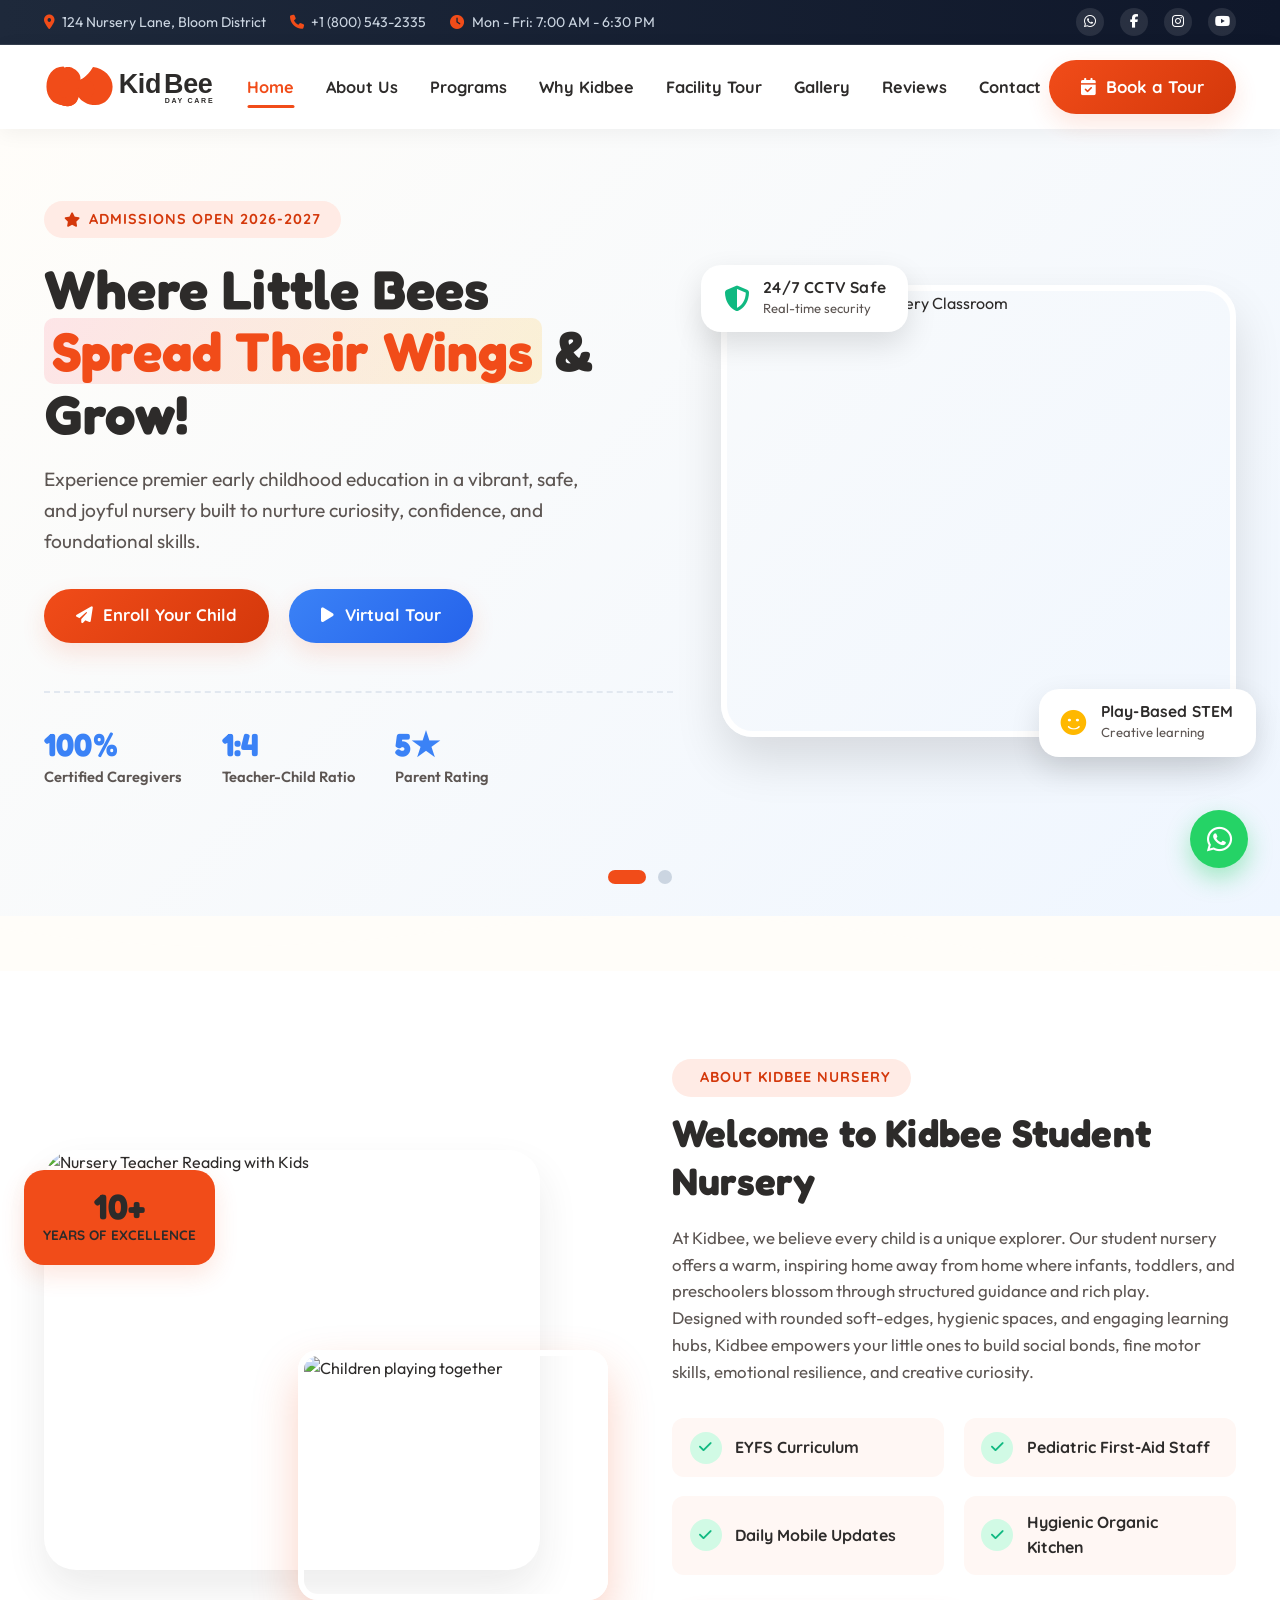
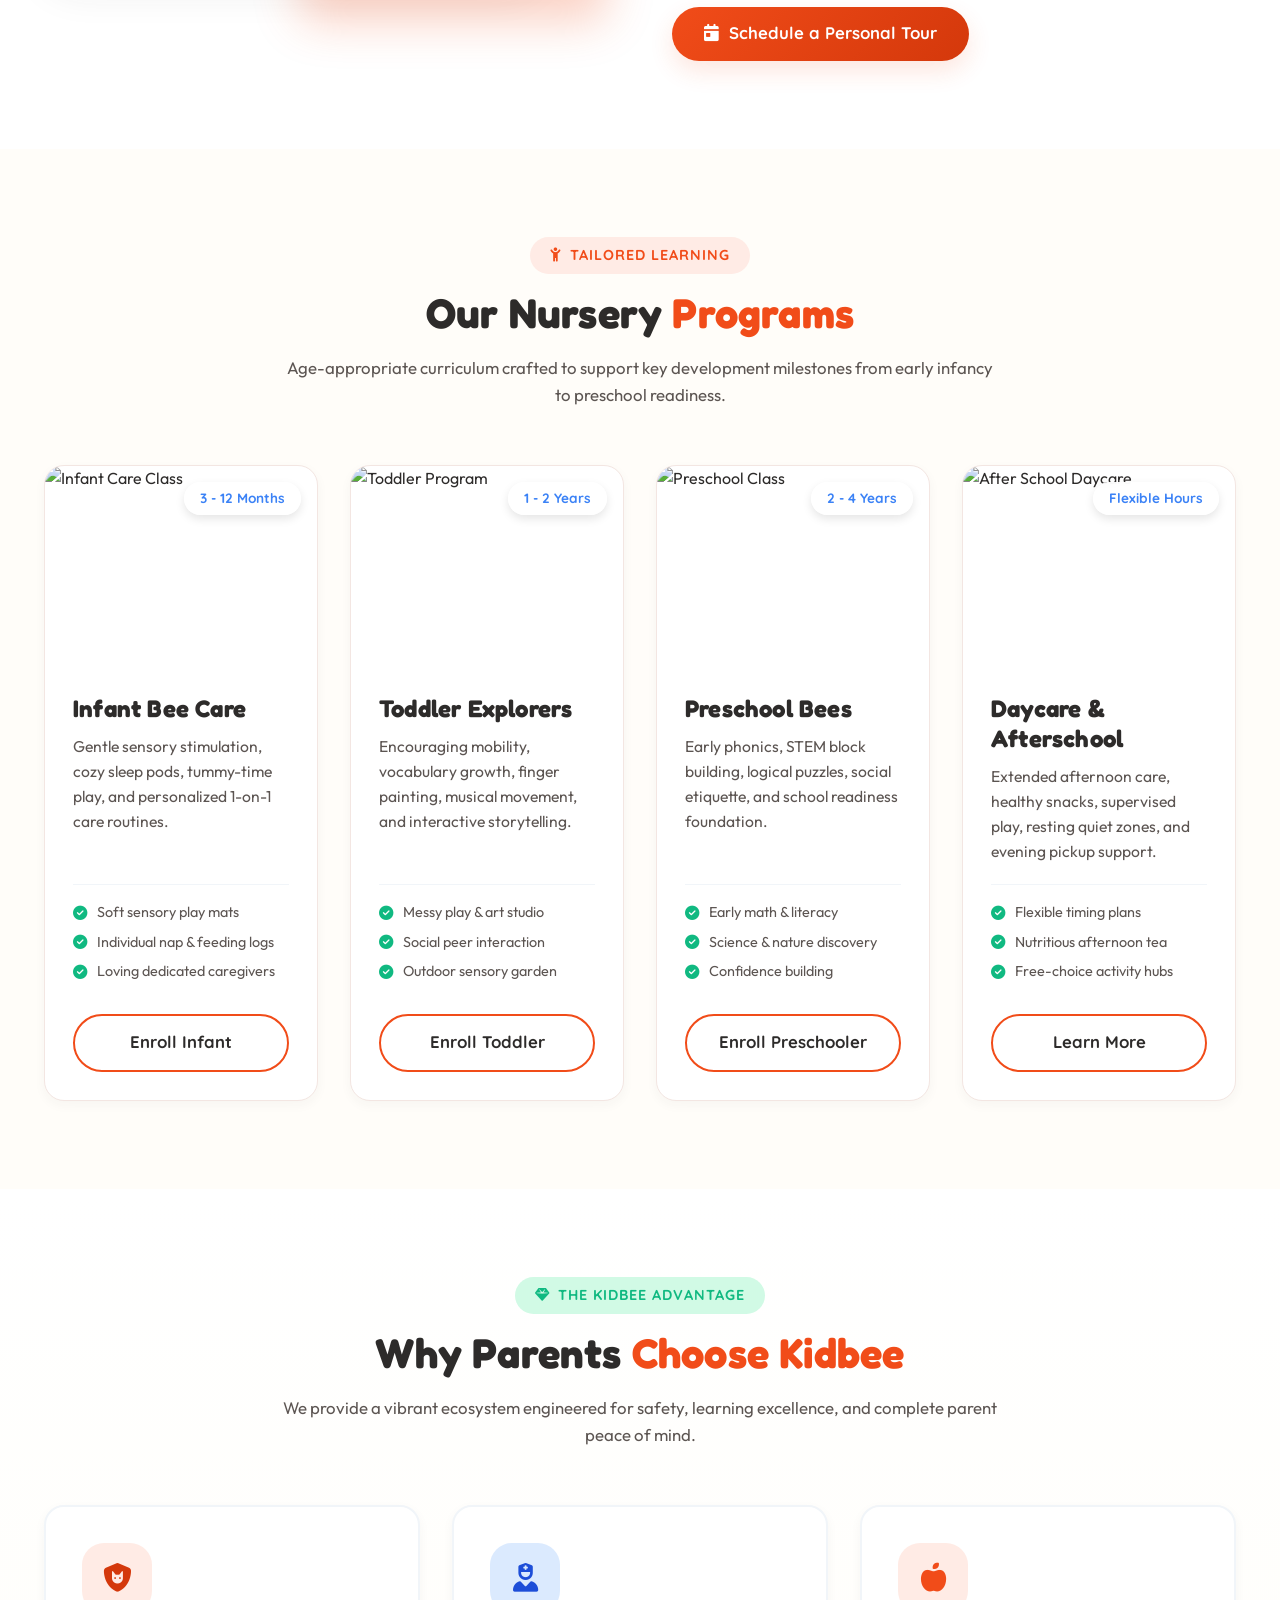
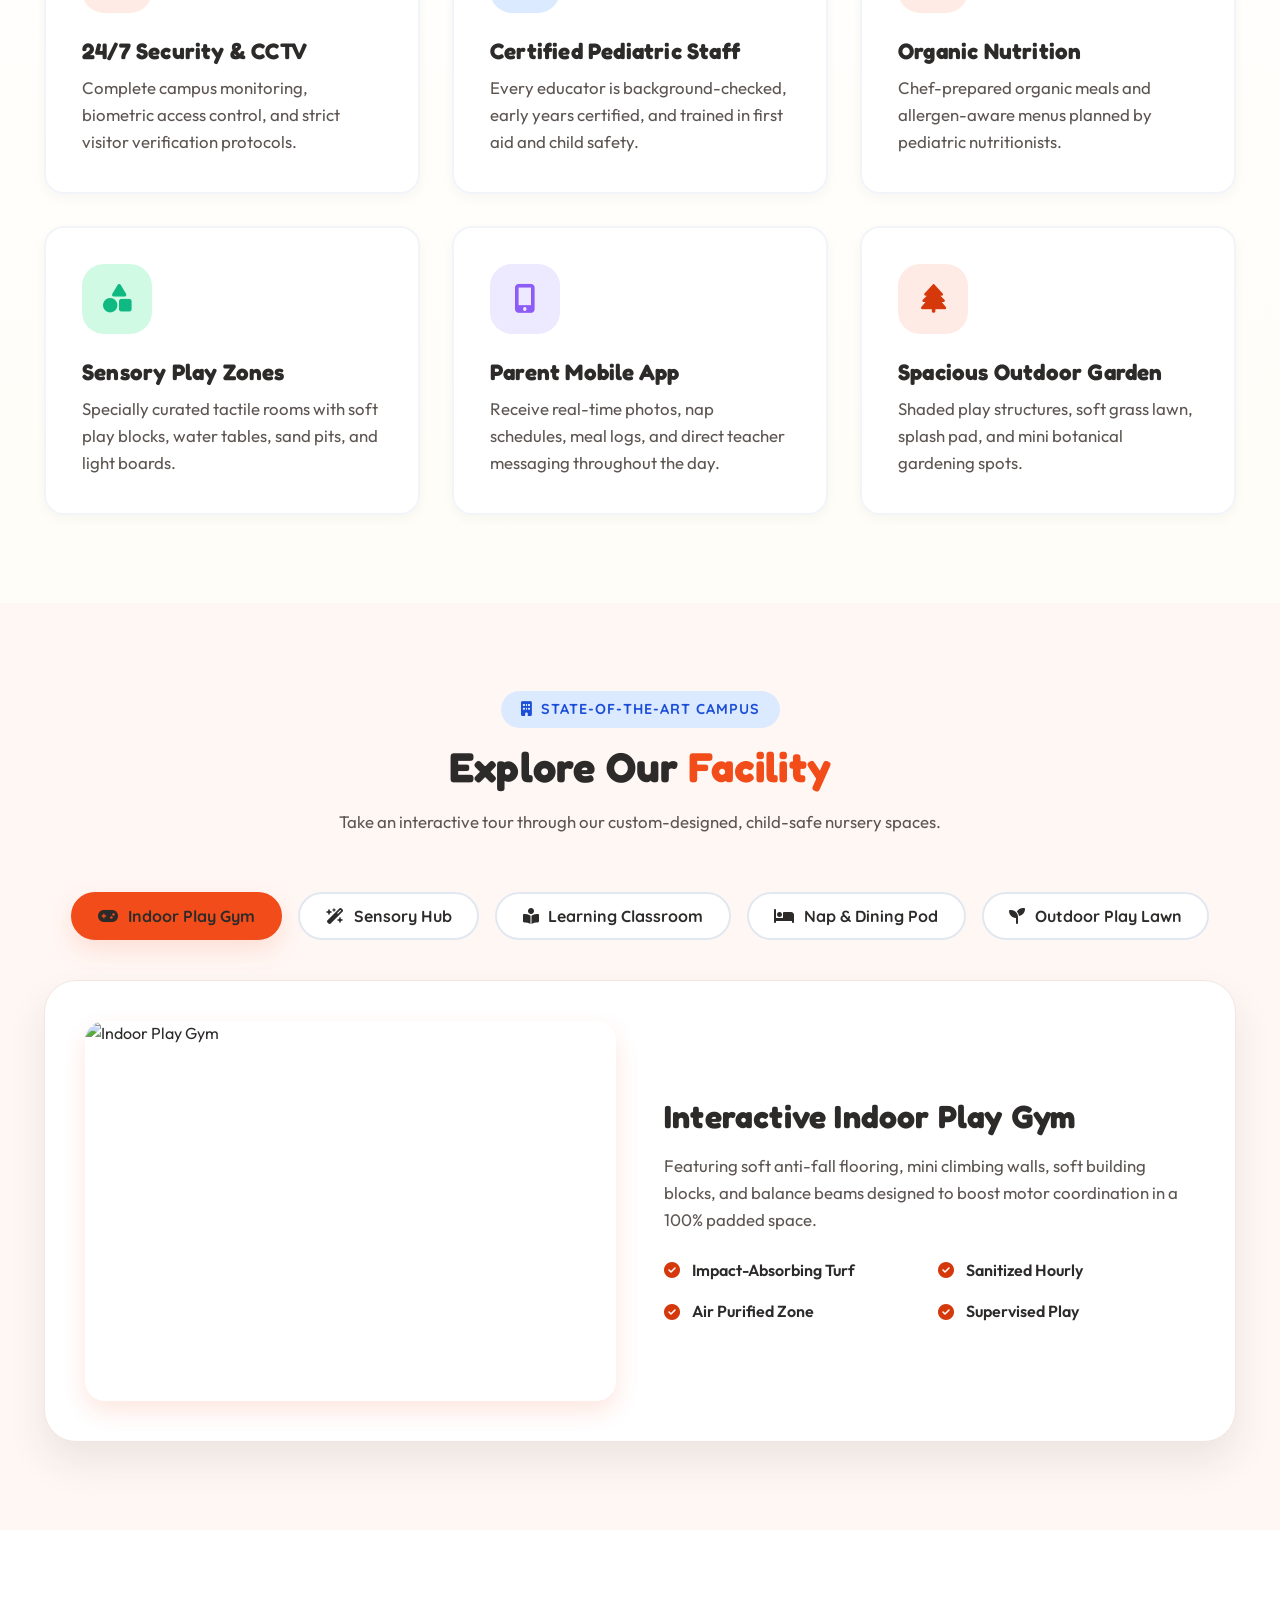
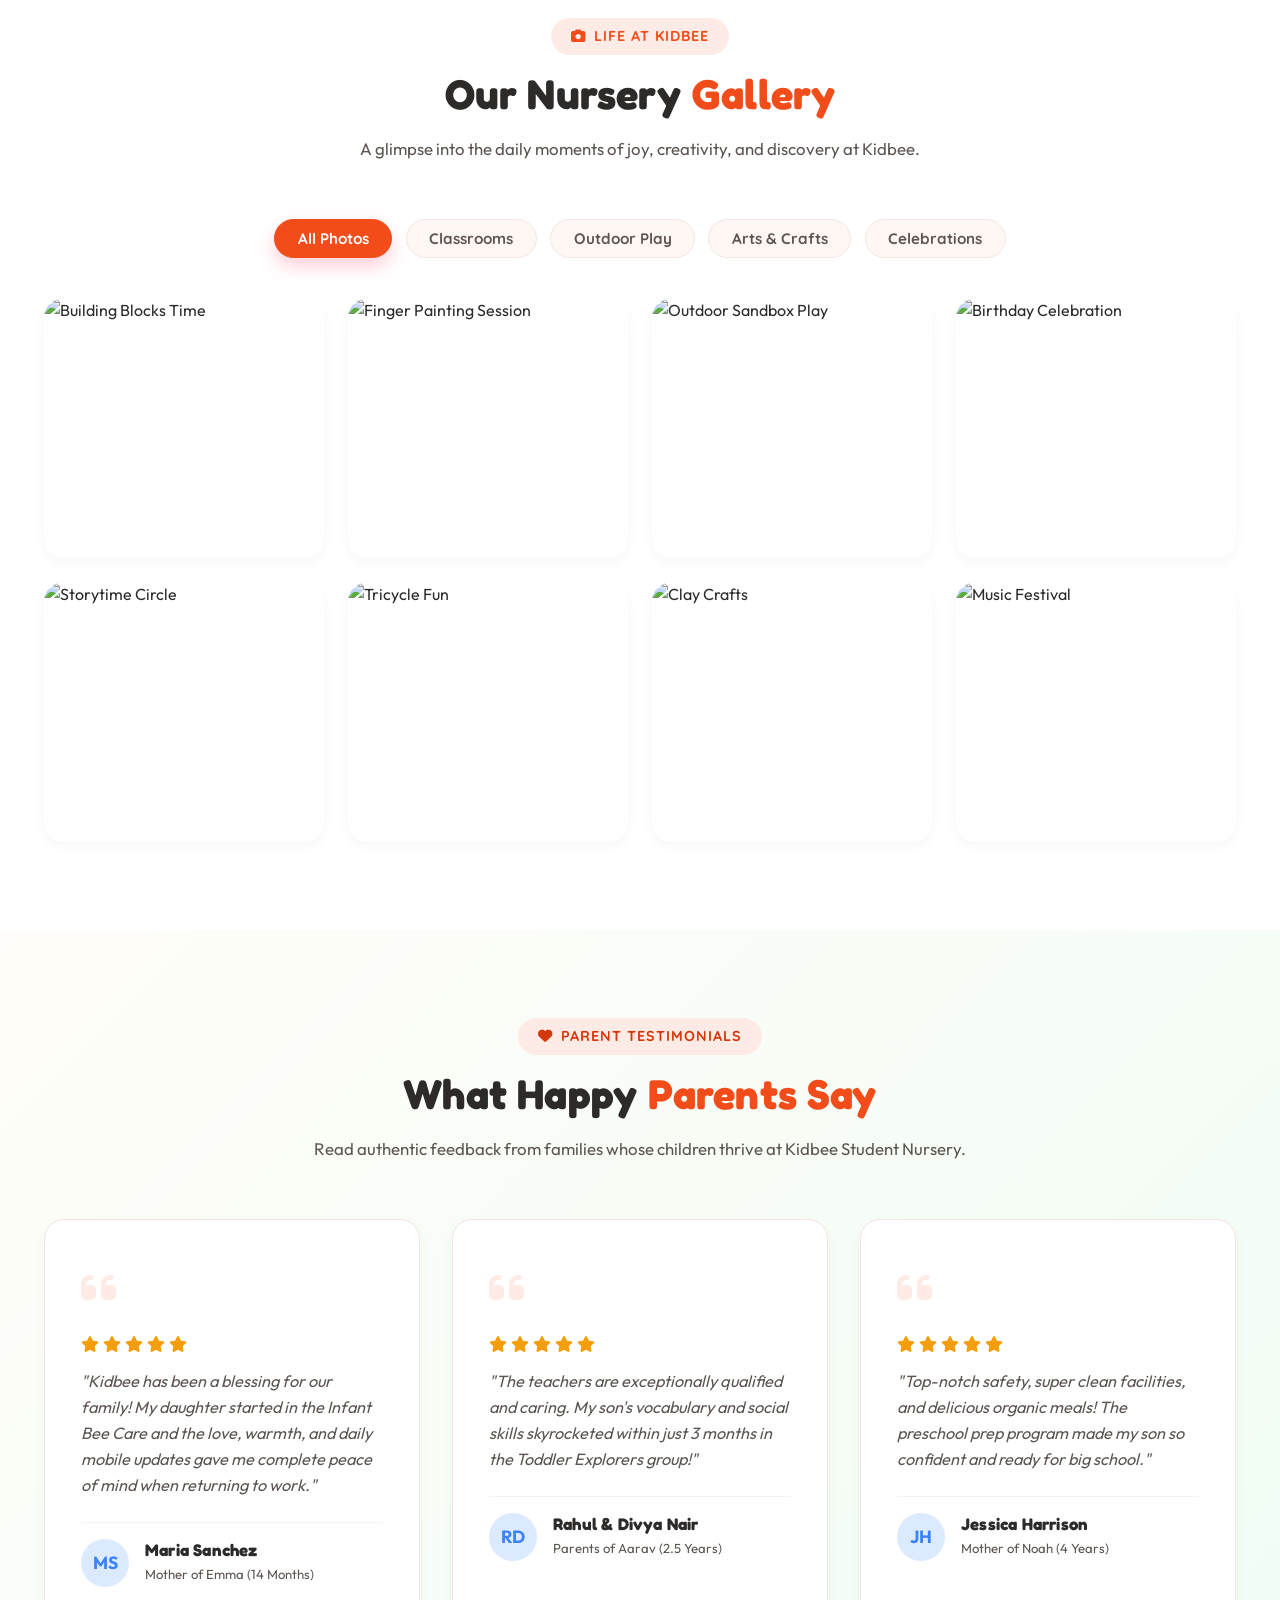
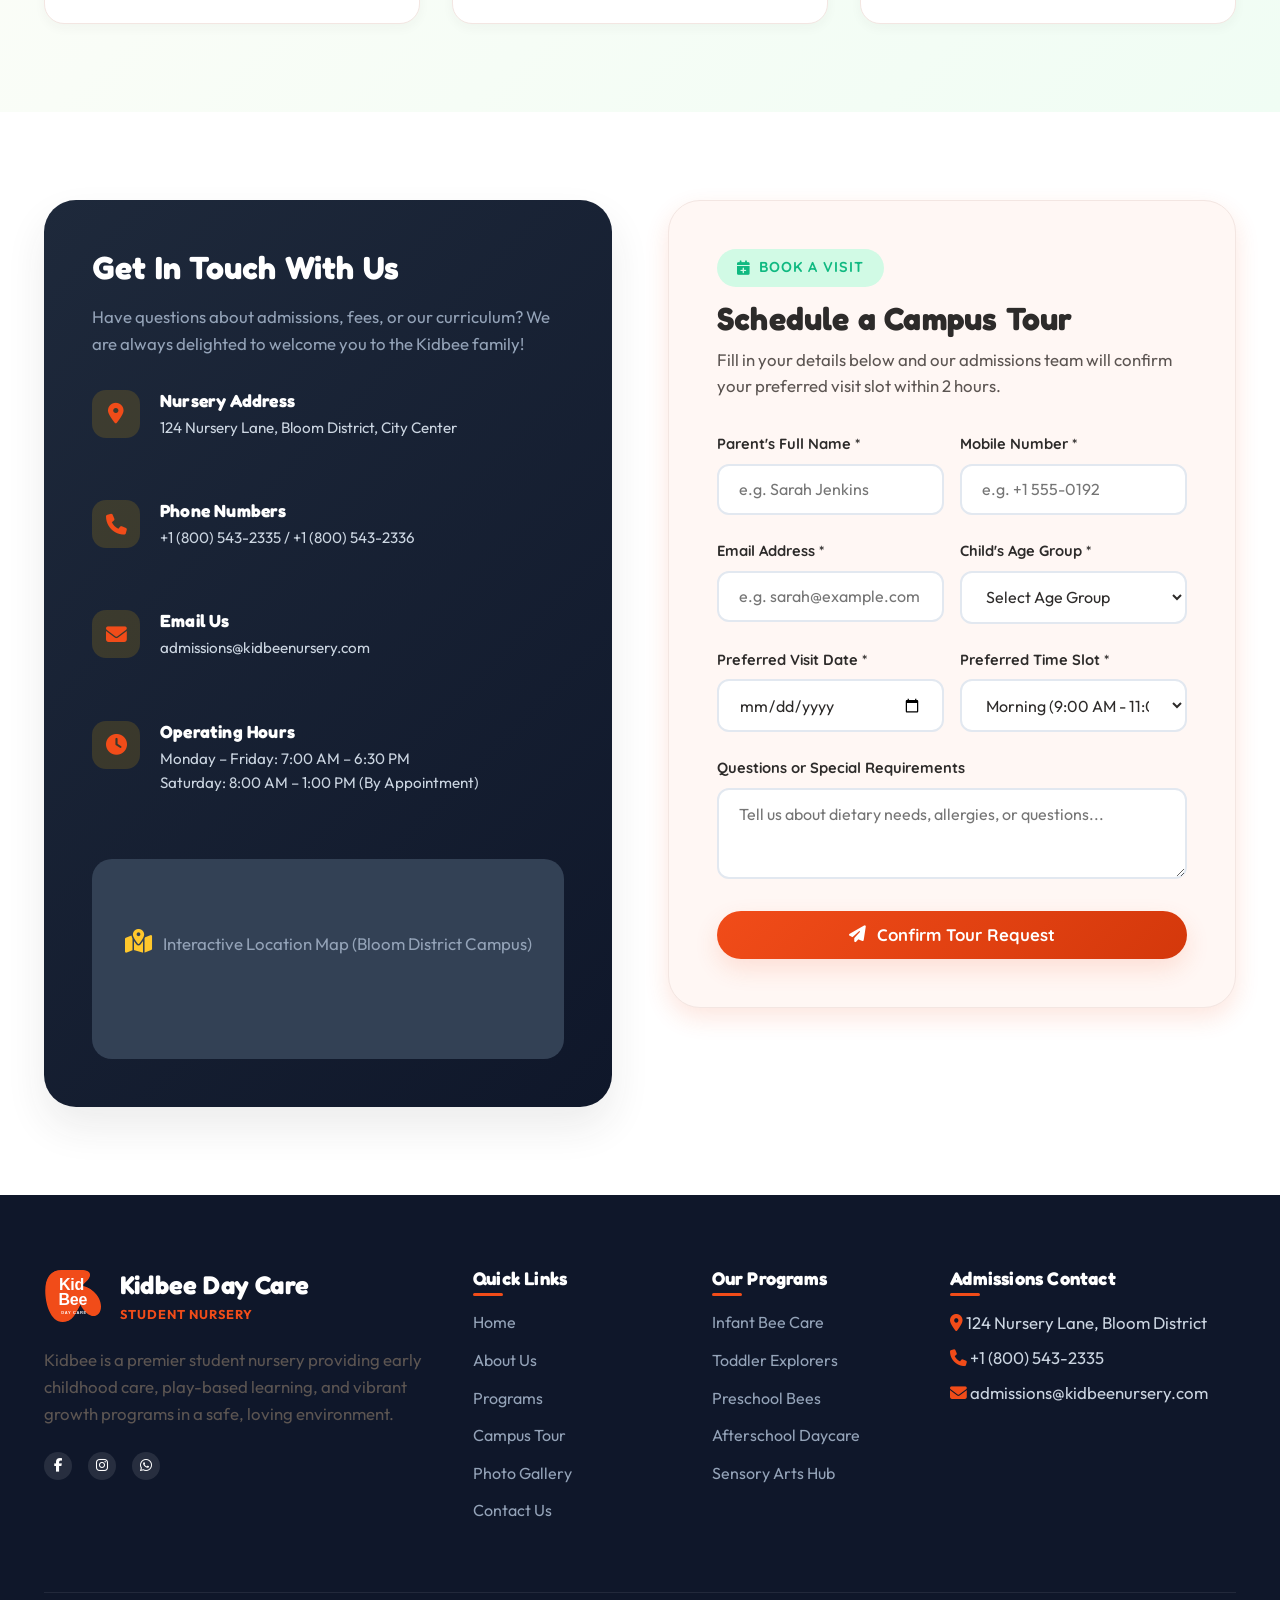
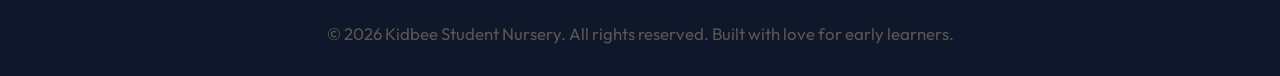
==== index.html @ 12af9257 "Add files via upload" ====
<!DOCTYPE html>
<html lang="en">
<head>
  <meta charset="UTF-8">
  <meta name="viewport" content="width=device-width, initial-scale=1.0">
  <title>Kidbee Student Nursery | Early Years Childcare & Daycare Center</title>
  <meta name="description" content="Welcome to Kidbee Student Nursery - Premier early learning, infant care, toddler programs, and daycare center with a safe, playful, and nurturing environment for your child.">
  <meta name="keywords" content="Kidbee nursery, student nursery, daycare center, early childhood education, preschool, infant care, toddler learning, best nursery">
  <meta name="author" content="Kidbee Student Nursery">
  
  <!-- Open Graph / Social Media Meta -->
  <meta property="og:title" content="Kidbee Student Nursery | Early Years Childcare Center">
  <meta property="og:description" content="Where Little Bees Spread Their Wings & Grow! Certified early educators, play-based STEM learning, and state-of-the-art facilities.">
  <meta property="og:type" content="website">

  <!-- Google Fonts & FontAwesome Icons -->
  <link rel="preconnect" href="https://fonts.googleapis.com">
  <link rel="preconnect" href="https://fonts.gstatic.com" crossorigin>
  <link href="https://fonts.googleapis.com/css2?family=Bubblegum+Sans&family=Fredoka:wght@400;500;600;700&family=Outfit:wght@400;500;600;700&family=Quicksand:wght@500;600;700&display=swap" rel="stylesheet">
  <link rel="stylesheet" href="https://cdnjs.cloudflare.com/ajax/libs/font-awesome/6.4.0/css/all.min.css">

  <!-- Favicon -->
  <link rel="icon" type="image/svg+xml" href="img/favicon.svg">

  <!-- Custom Stylesheet -->
  <link rel="stylesheet" href="css/style.css">
</head>
<body>

  <!-- ==========================================================================
       Top Utility Contact Bar (Mom & Me Structure)
       ========================================================================== -->
  <div class="top-bar">
    <div class="container">
      <div class="top-bar-info">
        <span><i class="fa-solid fa-location-dot"></i> 124 Nursery Lane, Bloom District</span>
        <span><i class="fa-solid fa-phone"></i> +1 (800) 543-2335</span>
        <span><i class="fa-solid fa-clock"></i> Mon - Fri: 7:00 AM - 6:30 PM</span>
      </div>
      <div class="top-bar-social">
        <a href="https://wa.me/18005432335" target="_blank" aria-label="WhatsApp Us"><i class="fa-brands fa-whatsapp"></i></a>
        <a href="#contact" aria-label="Facebook"><i class="fa-brands fa-facebook-f"></i></a>
        <a href="#contact" aria-label="Instagram"><i class="fa-brands fa-instagram"></i></a>
        <a href="#contact" aria-label="YouTube"><i class="fa-brands fa-youtube"></i></a>
      </div>
    </div>
  </div>

  <!-- ==========================================================================
       Header & Main Navigation Bar
       ========================================================================== -->
  <header class="header-nav" id="headerNav">
    <div class="container">
      <a href="#home" class="brand-logo" id="brandLogoLink">
        <img src="img/logo-horizontal.svg" alt="Kidbee Day Care Logo" class="brand-logo-img" style="height: 52px; width: auto;">
      </a>

      <nav class="nav-menu" id="navMenu">
        <a href="#home" class="nav-link active">Home</a>
        <a href="#about" class="nav-link">About Us</a>
        <a href="#programs" class="nav-link">Programs</a>
        <a href="#features" class="nav-link">Why Kidbee</a>
        <a href="#facility" class="nav-link">Facility Tour</a>
        <a href="#gallery" class="nav-link">Gallery</a>
        <a href="#reviews" class="nav-link">Reviews</a>
        <a href="#contact" class="nav-link">Contact</a>
      </nav>

      <div style="display: flex; align-items: center; gap: 1rem;">
        <a href="#contact" class="btn btn-primary" id="bookTourHeaderBtn">
          <i class="fa-solid fa-calendar-check"></i> Book a Tour
        </a>
        <button class="mobile-toggle" id="mobileToggle" aria-label="Toggle navigation menu">
          <i class="fa-solid fa-bars"></i>
        </button>
      </div>
    </div>
  </header>

  <!-- ==========================================================================
       Hero Banner Slider Section (Mom & Me Hero Structure + Kiddie Cloud Visuals)
       ========================================================================== -->
  <section class="hero-slider-section" id="home">
    <div class="hero-slider">
      <!-- Slide 1 -->
      <div class="hero-slide active">
        <div class="container">
          <div class="hero-grid">
            <div class="hero-content">
              <span class="badge-pill badge-yellow">
                <i class="fa-solid fa-star"></i> ADMISSIONS OPEN 2026-2027
              </span>
              <h1>Where Little Bees <span class="text-highlight">Spread Their Wings</span> & Grow!</h1>
              <p>Experience premier early childhood education in a vibrant, safe, and joyful nursery built to nurture curiosity, confidence, and foundational skills.</p>
              <div class="hero-actions">
                <a href="#contact" class="btn btn-primary"><i class="fa-solid fa-paper-plane"></i> Enroll Your Child</a>
                <a href="#facility" class="btn btn-secondary"><i class="fa-solid fa-play"></i> Virtual Tour</a>
              </div>
              <div class="hero-stats">
                <div class="stat-item">
                  <h3>100%</h3>
                  <p>Certified Caregivers</p>
                </div>
                <div class="stat-item">
                  <h3>1:4</h3>
                  <p>Teacher-Child Ratio</p>
                </div>
                <div class="stat-item">
                  <h3>5★</h3>
                  <p>Parent Rating</p>
                </div>
              </div>
            </div>

            <div class="hero-image-wrapper">
              <div class="hero-image-card">
                <img src="https://images.unsplash.com/photo-1587654780291-39c9404d746b?auto=format&fit=crop&w=1000&q=80" alt="Happy Children in Nursery Classroom">
              </div>
              <!-- Floating Feature Badges -->
              <div class="floating-badge badge-top-left">
                <i class="fa-solid fa-shield-halved" style="color: #10B981;"></i>
                <div class="floating-badge-text">
                  <h4>24/7 CCTV Safe</h4>
                  <p>Real-time security</p>
                </div>
              </div>
              <div class="floating-badge badge-bottom-right">
                <i class="fa-solid fa-face-smile" style="color: #FFB800;"></i>
                <div class="floating-badge-text">
                  <h4>Play-Based STEM</h4>
                  <p>Creative learning</p>
                </div>
              </div>
            </div>
          </div>
        </div>
      </div>

      <!-- Slide 2 -->
      <div class="hero-slide">
        <div class="container">
          <div class="hero-grid">
            <div class="hero-content">
              <span class="badge-pill badge-blue">
                <i class="fa-solid fa-heart"></i> NURTURING & LOVING CARE
              </span>
              <h1>Play, Learn & Discover <span class="text-highlight">Every Single Day</span></h1>
              <p>Our age-tailored curriculum blends interactive play, music, sensory arts, and outdoor exploration to kindle a lifelong love for learning.</p>
              <div class="hero-actions">
                <a href="#programs" class="btn btn-coral"><i class="fa-solid fa-shapes"></i> Explore Programs</a>
                <a href="https://wa.me/18005432335" class="btn btn-outline" target="_blank"><i class="fa-brands fa-whatsapp"></i> Quick Inquiry</a>
              </div>
              <div class="hero-stats">
                <div class="stat-item">
                  <h3>3m - 4y</h3>
                  <p>Age Groups</p>
                </div>
                <div class="stat-item">
                  <h3>Organic</h3>
                  <p>Daily Meal Plan</p>
                </div>
                <div class="stat-item">
                  <h3>12+</h3>
                  <p>Activity Zones</p>
                </div>
              </div>
            </div>

            <div class="hero-image-wrapper">
              <div class="hero-image-card">
                <img src="https://images.unsplash.com/photo-1503454537195-1dcabb73ffb9?auto=format&fit=crop&w=1000&q=80" alt="Playful toddler learning at nursery">
              </div>
              <div class="floating-badge badge-top-left">
                <i class="fa-solid fa-palette" style="color: #FF5E7E;"></i>
                <div class="floating-badge-text">
                  <h4>Creative Arts</h4>
                  <p>Sensory workshops</p>
                </div>
              </div>
            </div>
          </div>
        </div>
      </div>
    </div>

    <!-- Slide Dots -->
    <div class="slider-dots">
      <span class="dot active"></span>
      <span class="dot"></span>
    </div>
  </section>

  <!-- Wavy Divider -->
  <div class="wave-divider">
    <svg viewBox="0 0 1200 120" preserveAspectRatio="none">
      <path d="M321.39,56.44c58-10.79,114.16-30.13,172-41.86,82.39-16.72,168.19-17.73,250.45-.39C823.78,31,906.67,72,985.66,92.83c70.05,18.48,146.53,26.09,214.34,3V0H0V27.35A600.21,600.21,0,0,0,321.39,56.44Z" fill="#FFFDF9"></path>
    </svg>
  </div>

  <!-- ==========================================================================
       About Us Section
       ========================================================================== -->
  <section class="section-padding about-section" id="about">
    <div class="container">
      <div class="about-grid">
        <div class="about-image-stack">
          <img src="https://images.unsplash.com/photo-1576487248805-cc296a5ac3fa?auto=format&fit=crop&w=800&q=80" alt="Nursery Teacher Reading with Kids" class="about-img-main">
          <img src="https://images.unsplash.com/photo-1596464716127-f2a82984de30?auto=format&fit=crop&w=600&q=80" alt="Children playing together" class="about-img-sub">
          <div class="about-experience-tag">
            <h3>10+</h3>
            <p>YEARS OF EXCELLENCE</p>
          </div>
        </div>

        <div class="about-content">
          <span class="badge-pill badge-yellow"><i class="fa-solid fa-bee"></i> ABOUT KIDBEE NURSERY</span>
          <h2>Welcome to Kidbee Student Nursery</h2>
          <p>At Kidbee, we believe every child is a unique explorer. Our student nursery offers a warm, inspiring home away from home where infants, toddlers, and preschoolers blossom through structured guidance and rich play.</p>
          <p>Designed with rounded soft-edges, hygienic spaces, and engaging learning hubs, Kidbee empowers your little ones to build social bonds, fine motor skills, emotional resilience, and creative curiosity.</p>
          
          <div class="about-features-list">
            <div class="about-feature-item">
              <i class="fa-solid fa-check"></i> EYFS Curriculum
            </div>
            <div class="about-feature-item">
              <i class="fa-solid fa-check"></i> Pediatric First-Aid Staff
            </div>
            <div class="about-feature-item">
              <i class="fa-solid fa-check"></i> Daily Mobile Updates
            </div>
            <div class="about-feature-item">
              <i class="fa-solid fa-check"></i> Hygienic Organic Kitchen
            </div>
          </div>

          <a href="#contact" class="btn btn-primary"><i class="fa-solid fa-calendar-day"></i> Schedule a Personal Tour</a>
        </div>
      </div>
    </div>
  </section>

  <!-- ==========================================================================
       Nursery Programs Section
       ========================================================================== -->
  <section class="section-padding programs-section" id="programs">
    <div class="container">
      <div class="section-header">
        <span class="badge-pill badge-coral"><i class="fa-solid fa-child-reaching"></i> TAILORED LEARNING</span>
        <h2>Our Nursery <span>Programs</span></h2>
        <p>Age-appropriate curriculum crafted to support key development milestones from early infancy to preschool readiness.</p>
      </div>

      <div class="programs-grid">
        <!-- Program 1 -->
        <div class="program-card">
          <div class="program-card-header">
            <img src="https://images.unsplash.com/photo-1544717305-2782549b5136?auto=format&fit=crop&w=600&q=80" alt="Infant Care Class">
            <span class="program-age-pill">3 - 12 Months</span>
          </div>
          <div class="program-card-body">
            <h3>Infant Bee Care</h3>
            <p>Gentle sensory stimulation, cozy sleep pods, tummy-time play, and personalized 1-on-1 care routines.</p>
            <ul class="program-highlights">
              <li><i class="fa-solid fa-circle-check"></i> Soft sensory play mats</li>
              <li><i class="fa-solid fa-circle-check"></i> Individual nap & feeding logs</li>
              <li><i class="fa-solid fa-circle-check"></i> Loving dedicated caregivers</li>
            </ul>
            <a href="#contact" class="btn btn-outline" style="width: 100%;">Enroll Infant</a>
          </div>
        </div>

        <!-- Program 2 -->
        <div class="program-card">
          <div class="program-card-header">
            <img src="https://images.unsplash.com/photo-1587654780291-39c9404d746b?auto=format&fit=crop&w=600&q=80" alt="Toddler Program">
            <span class="program-age-pill">1 - 2 Years</span>
          </div>
          <div class="program-card-body">
            <h3>Toddler Explorers</h3>
            <p>Encouraging mobility, vocabulary growth, finger painting, musical movement, and interactive storytelling.</p>
            <ul class="program-highlights">
              <li><i class="fa-solid fa-circle-check"></i> Messy play & art studio</li>
              <li><i class="fa-solid fa-circle-check"></i> Social peer interaction</li>
              <li><i class="fa-solid fa-circle-check"></i> Outdoor sensory garden</li>
            </ul>
            <a href="#contact" class="btn btn-outline" style="width: 100%;">Enroll Toddler</a>
          </div>
        </div>

        <!-- Program 3 -->
        <div class="program-card">
          <div class="program-card-header">
            <img src="https://images.unsplash.com/photo-1509062522246-3755977927d7?auto=format&fit=crop&w=600&q=80" alt="Preschool Class">
            <span class="program-age-pill">2 - 4 Years</span>
          </div>
          <div class="program-card-body">
            <h3>Preschool Bees</h3>
            <p>Early phonics, STEM block building, logical puzzles, social etiquette, and school readiness foundation.</p>
            <ul class="program-highlights">
              <li><i class="fa-solid fa-circle-check"></i> Early math & literacy</li>
              <li><i class="fa-solid fa-circle-check"></i> Science & nature discovery</li>
              <li><i class="fa-solid fa-circle-check"></i> Confidence building</li>
            </ul>
            <a href="#contact" class="btn btn-outline" style="width: 100%;">Enroll Preschooler</a>
          </div>
        </div>

        <!-- Program 4 -->
        <div class="program-card">
          <div class="program-card-header">
            <img src="https://images.unsplash.com/photo-1567057419565-4349c49d8a04?auto=format&fit=crop&w=600&q=80" alt="After School Daycare">
            <span class="program-age-pill">Flexible Hours</span>
          </div>
          <div class="program-card-body">
            <h3>Daycare & Afterschool</h3>
            <p>Extended afternoon care, healthy snacks, supervised play, resting quiet zones, and evening pickup support.</p>
            <ul class="program-highlights">
              <li><i class="fa-solid fa-circle-check"></i> Flexible timing plans</li>
              <li><i class="fa-solid fa-circle-check"></i> Nutritious afternoon tea</li>
              <li><i class="fa-solid fa-circle-check"></i> Free-choice activity hubs</li>
            </ul>
            <a href="#contact" class="btn btn-outline" style="width: 100%;">Learn More</a>
          </div>
        </div>
      </div>
    </div>
  </section>

  <!-- ==========================================================================
       Why Choose Us / Features Section
       ========================================================================== -->
  <section class="section-padding features-section" id="features">
    <div class="container">
      <div class="section-header">
        <span class="badge-pill badge-green"><i class="fa-solid fa-gem"></i> THE KIDBEE ADVANTAGE</span>
        <h2>Why Parents <span>Choose Kidbee</span></h2>
        <p>We provide a vibrant ecosystem engineered for safety, learning excellence, and complete parent peace of mind.</p>
      </div>

      <div class="features-grid">
        <div class="feature-card">
          <div class="feature-icon-wrapper icon-yellow">
            <i class="fa-solid fa-shield-cat"></i>
          </div>
          <h3>24/7 Security & CCTV</h3>
          <p>Complete campus monitoring, biometric access control, and strict visitor verification protocols.</p>
        </div>

        <div class="feature-card">
          <div class="feature-icon-wrapper icon-blue">
            <i class="fa-solid fa-user-nurse"></i>
          </div>
          <h3>Certified Pediatric Staff</h3>
          <p>Every educator is background-checked, early years certified, and trained in first aid and child safety.</p>
        </div>

        <div class="feature-card">
          <div class="feature-icon-wrapper icon-coral">
            <i class="fa-solid fa-apple-whole"></i>
          </div>
          <h3>Organic Nutrition</h3>
          <p>Chef-prepared organic meals and allergen-aware menus planned by pediatric nutritionists.</p>
        </div>

        <div class="feature-card">
          <div class="feature-icon-wrapper icon-green">
            <i class="fa-solid fa-shapes"></i>
          </div>
          <h3>Sensory Play Zones</h3>
          <p>Specially curated tactile rooms with soft play blocks, water tables, sand pits, and light boards.</p>
        </div>

        <div class="feature-card">
          <div class="feature-icon-wrapper icon-purple">
            <i class="fa-solid fa-mobile-screen-button"></i>
          </div>
          <h3>Parent Mobile App</h3>
          <p>Receive real-time photos, nap schedules, meal logs, and direct teacher messaging throughout the day.</p>
        </div>

        <div class="feature-card">
          <div class="feature-icon-wrapper icon-yellow">
            <i class="fa-solid fa-tree"></i>
          </div>
          <h3>Spacious Outdoor Garden</h3>
          <p>Shaded play structures, soft grass lawn, splash pad, and mini botanical gardening spots.</p>
        </div>
      </div>
    </div>
  </section>

  <!-- ==========================================================================
       Facility Virtual Tour Section (Interactive Tabs)
       ========================================================================== -->
  <section class="section-padding facility-section" id="facility">
    <div class="container">
      <div class="section-header">
        <span class="badge-pill badge-blue"><i class="fa-solid fa-building"></i> STATE-OF-THE-ART CAMPUS</span>
        <h2>Explore Our <span>Facility</span></h2>
        <p>Take an interactive tour through our custom-designed, child-safe nursery spaces.</p>
      </div>

      <div class="facility-tabs">
        <button class="facility-tab-btn active" data-target="panel-playroom">
          <i class="fa-solid fa-gamepad"></i> Indoor Play Gym
        </button>
        <button class="facility-tab-btn" data-target="panel-sensory">
          <i class="fa-solid fa-wand-magic-sparkles"></i> Sensory Hub
        </button>
        <button class="facility-tab-btn" data-target="panel-classroom">
          <i class="fa-solid fa-book-open-reader"></i> Learning Classroom
        </button>
        <button class="facility-tab-btn" data-target="panel-nap">
          <i class="fa-solid fa-bed"></i> Nap & Dining Pod
        </button>
        <button class="facility-tab-btn" data-target="panel-garden">
          <i class="fa-solid fa-seedling"></i> Outdoor Play Lawn
        </button>
      </div>

      <!-- Panel 1 -->
      <div class="facility-content-panel active" id="panel-playroom">
        <div class="facility-image">
          <img src="https://images.unsplash.com/photo-1566454544259-f4b94c96758f?auto=format&fit=crop&w=800&q=80" alt="Indoor Play Gym">
        </div>
        <div class="facility-details">
          <h3>Interactive Indoor Play Gym</h3>
          <p>Featuring soft anti-fall flooring, mini climbing walls, soft building blocks, and balance beams designed to boost motor coordination in a 100% padded space.</p>
          <div class="facility-specs">
            <div class="spec-item"><i class="fa-solid fa-circle-check"></i> Impact-Absorbing Turf</div>
            <div class="spec-item"><i class="fa-solid fa-circle-check"></i> Sanitized Hourly</div>
            <div class="spec-item"><i class="fa-solid fa-circle-check"></i> Air Purified Zone</div>
            <div class="spec-item"><i class="fa-solid fa-circle-check"></i> Supervised Play</div>
          </div>
        </div>
      </div>

      <!-- Panel 2 -->
      <div class="facility-content-panel" id="panel-sensory">
        <div class="facility-image">
          <img src="https://images.unsplash.com/photo-1516627145497-ae6968895b74?auto=format&fit=crop&w=800&q=80" alt="Sensory Room">
        </div>
        <div class="facility-details">
          <h3>Sensory & Discovery Room</h3>
          <p>A tranquil environment equipped with fiber-optic light tubes, tactile walls, aromatherapy, and calming music to support cognitive and emotional regulation.</p>
          <div class="facility-specs">
            <div class="spec-item"><i class="fa-solid fa-circle-check"></i> Fiber Optic Illumination</div>
            <div class="spec-item"><i class="fa-solid fa-circle-check"></i> Tactile Touch Panels</div>
            <div class="spec-item"><i class="fa-solid fa-circle-check"></i> Relaxing Soundscapes</div>
            <div class="spec-item"><i class="fa-solid fa-circle-check"></i> Calming Pods</div>
          </div>
        </div>
      </div>

      <!-- Panel 3 -->
      <div class="facility-content-panel" id="panel-classroom">
        <div class="facility-image">
          <img src="https://images.unsplash.com/photo-1580582932707-520aed937b7b?auto=format&fit=crop&w=800&q=80" alt="Classroom">
        </div>
        <div class="facility-details">
          <h3>Modern Bright Classrooms</h3>
          <p>Ergonomic child-sized furniture, natural daylight, interactive smart boards, and rich picture book libraries foster a joyful learning environment.</p>
          <div class="facility-specs">
            <div class="spec-item"><i class="fa-solid fa-circle-check"></i> Child-height desks</div>
            <div class="spec-item"><i class="fa-solid fa-circle-check"></i> Reading corners</div>
            <div class="spec-item"><i class="fa-solid fa-circle-check"></i> Art stations</div>
            <div class="spec-item"><i class="fa-solid fa-circle-check"></i> Smart tech integration</div>
          </div>
        </div>
      </div>

      <!-- Panel 4 -->
      <div class="facility-content-panel" id="panel-nap">
        <div class="facility-image">
          <img src="https://images.unsplash.com/photo-1540555700478-4be289fbecef?auto=format&fit=crop&w=800&q=80" alt="Nap Room">
        </div>
        <div class="facility-details">
          <h3>Quiet Nap & Dining Zone</h3>
          <p>Clean, temperature-controlled quiet rooms with individual wooden cribs and toddler cots where children rest comfortably after healthy organic lunches.</p>
          <div class="facility-specs">
            <div class="spec-item"><i class="fa-solid fa-circle-check"></i> Individual Cot Bedding</div>
            <div class="spec-item"><i class="fa-solid fa-circle-check"></i> Lullaby Audio System</div>
            <div class="spec-item"><i class="fa-solid fa-circle-check"></i> Hygienic Dining Tables</div>
            <div class="spec-item"><i class="fa-solid fa-circle-check"></i> Constant Monitoring</div>
          </div>
        </div>
      </div>

      <!-- Panel 5 -->
      <div class="facility-content-panel" id="panel-garden">
        <div class="facility-image">
          <img src="https://images.unsplash.com/photo-1472162072942-cd5147eb3902?auto=format&fit=crop&w=800&q=80" alt="Outdoor Lawn">
        </div>
        <div class="facility-details">
          <h3>Outdoor Garden & Play Park</h3>
          <p>Shaded pergolas, soft green grass, tricycle tracks, mini gardening planters, and water splash buckets for daily fresh air fun.</p>
          <div class="facility-specs">
            <div class="spec-item"><i class="fa-solid fa-circle-check"></i> UV Sunshade Covers</div>
            <div class="spec-item"><i class="fa-solid fa-circle-check"></i> Tricycle Racetrack</div>
            <div class="spec-item"><i class="fa-solid fa-circle-check"></i> Organic Vegetable Patch</div>
            <div class="spec-item"><i class="fa-solid fa-circle-check"></i> Splash Water Table</div>
          </div>
        </div>
      </div>
    </div>
  </section>

  <!-- ==========================================================================
       Photo Gallery Section (Mom & Me Filter Layout)
       ========================================================================== -->
  <section class="section-padding gallery-section" id="gallery">
    <div class="container">
      <div class="section-header">
        <span class="badge-pill badge-coral"><i class="fa-solid fa-camera"></i> LIFE AT KIDBEE</span>
        <h2>Our Nursery <span>Gallery</span></h2>
        <p>A glimpse into the daily moments of joy, creativity, and discovery at Kidbee.</p>
      </div>

      <div class="gallery-filter-buttons">
        <button class="filter-btn active" data-filter="all">All Photos</button>
        <button class="filter-btn" data-filter="classroom">Classrooms</button>
        <button class="filter-btn" data-filter="outdoor">Outdoor Play</button>
        <button class="filter-btn" data-filter="arts">Arts & Crafts</button>
        <button class="filter-btn" data-filter="events">Celebrations</button>
      </div>

      <div class="gallery-grid">
        <div class="gallery-item" data-category="classroom">
          <img src="https://images.unsplash.com/photo-1587654780291-39c9404d746b?auto=format&fit=crop&w=600&q=80" alt="Building Blocks Time">
          <div class="gallery-overlay">
            <h4>Block Building Hour</h4>
            <span>Classrooms</span>
          </div>
        </div>

        <div class="gallery-item" data-category="arts">
          <img src="https://images.unsplash.com/photo-1513542789411-b6a5d4f31634?auto=format&fit=crop&w=600&q=80" alt="Finger Painting Session">
          <div class="gallery-overlay">
            <h4>Finger Painting Studio</h4>
            <span>Arts & Crafts</span>
          </div>
        </div>

        <div class="gallery-item" data-category="outdoor">
          <img src="https://images.unsplash.com/photo-1503454537195-1dcabb73ffb9?auto=format&fit=crop&w=600&q=80" alt="Outdoor Sandbox Play">
          <div class="gallery-overlay">
            <h4>Garden Sandbox Play</h4>
            <span>Outdoor Play</span>
          </div>
        </div>

        <div class="gallery-item" data-category="events">
          <img src="https://images.unsplash.com/photo-1530103862676-de8c9debad1d?auto=format&fit=crop&w=600&q=80" alt="Birthday Celebration">
          <div class="gallery-overlay">
            <h4>Little Bee Birthday Party</h4>
            <span>Celebrations</span>
          </div>
        </div>

        <div class="gallery-item" data-category="classroom">
          <img src="https://images.unsplash.com/photo-1509062522246-3755977927d7?auto=format&fit=crop&w=600&q=80" alt="Storytime Circle">
          <div class="gallery-overlay">
            <h4>Storytime Circle</h4>
            <span>Classrooms</span>
          </div>
        </div>

        <div class="gallery-item" data-category="outdoor">
          <img src="https://images.unsplash.com/photo-1472162072942-cd5147eb3902?auto=format&fit=crop&w=600&q=80" alt="Tricycle Fun">
          <div class="gallery-overlay">
            <h4>Tricycle Track Fun</h4>
            <span>Outdoor Play</span>
          </div>
        </div>

        <div class="gallery-item" data-category="arts">
          <img src="https://images.unsplash.com/photo-1596464716127-f2a82984de30?auto=format&fit=crop&w=600&q=80" alt="Clay Crafts">
          <div class="gallery-overlay">
            <h4>Playdough Sculpting</h4>
            <span>Arts & Crafts</span>
          </div>
        </div>

        <div class="gallery-item" data-category="events">
          <img src="https://images.unsplash.com/photo-1511632765486-a01980e01a18?auto=format&fit=crop&w=600&q=80" alt="Music Festival">
          <div class="gallery-overlay">
            <h4>Spring Music Festival</h4>
            <span>Celebrations</span>
          </div>
        </div>
      </div>
    </div>
  </section>

  <!-- ==========================================================================
       Parent Reviews Section
       ========================================================================== -->
  <section class="section-padding testimonials-section" id="reviews">
    <div class="container">
      <div class="section-header">
        <span class="badge-pill badge-yellow"><i class="fa-solid fa-heart"></i> PARENT TESTIMONIALS</span>
        <h2>What Happy <span>Parents Say</span></h2>
        <p>Read authentic feedback from families whose children thrive at Kidbee Student Nursery.</p>
      </div>

      <div class="testimonial-grid">
        <div class="testimonial-card">
          <div class="testimonial-quote-icon"><i class="fa-solid fa-quote-left"></i></div>
          <div class="rating-stars">
            <i class="fa-solid fa-star"></i><i class="fa-solid fa-star"></i><i class="fa-solid fa-star"></i><i class="fa-solid fa-star"></i><i class="fa-solid fa-star"></i>
          </div>
          <p>"Kidbee has been a blessing for our family! My daughter started in the Infant Bee Care and the love, warmth, and daily mobile updates gave me complete peace of mind when returning to work."</p>
          <div class="testimonial-author">
            <div class="author-avatar">MS</div>
            <div class="author-info">
              <h4>Maria Sanchez</h4>
              <span>Mother of Emma (14 Months)</span>
            </div>
          </div>
        </div>

        <div class="testimonial-card">
          <div class="testimonial-quote-icon"><i class="fa-solid fa-quote-left"></i></div>
          <div class="rating-stars">
            <i class="fa-solid fa-star"></i><i class="fa-solid fa-star"></i><i class="fa-solid fa-star"></i><i class="fa-solid fa-star"></i><i class="fa-solid fa-star"></i>
          </div>
          <p>"The teachers are exceptionally qualified and caring. My son's vocabulary and social skills skyrocketed within just 3 months in the Toddler Explorers group!"</p>
          <div class="testimonial-author">
            <div class="author-avatar">RD</div>
            <div class="author-info">
              <h4>Rahul & Divya Nair</h4>
              <span>Parents of Aarav (2.5 Years)</span>
            </div>
          </div>
        </div>

        <div class="testimonial-card">
          <div class="testimonial-quote-icon"><i class="fa-solid fa-quote-left"></i></div>
          <div class="rating-stars">
            <i class="fa-solid fa-star"></i><i class="fa-solid fa-star"></i><i class="fa-solid fa-star"></i><i class="fa-solid fa-star"></i><i class="fa-solid fa-star"></i>
          </div>
          <p>"Top-notch safety, super clean facilities, and delicious organic meals! The preschool prep program made my son so confident and ready for big school."</p>
          <div class="testimonial-author">
            <div class="author-avatar">JH</div>
            <div class="author-info">
              <h4>Jessica Harrison</h4>
              <span>Mother of Noah (4 Years)</span>
            </div>
          </div>
        </div>
      </div>
    </div>
  </section>

  <!-- ==========================================================================
       Contact & Book a Tour Section (Mom & Me Form Layout)
       ========================================================================== -->
  <section class="section-padding contact-section" id="contact">
    <div class="container">
      <div class="contact-grid">
        <!-- Nursery Info Card -->
        <div class="contact-info-card">
          <h3>Get In Touch With Us</h3>
          <p>Have questions about admissions, fees, or our curriculum? We are always delighted to welcome you to the Kidbee family!</p>

          <div class="info-item">
            <div class="info-icon"><i class="fa-solid fa-location-dot"></i></div>
            <div class="info-details">
              <h4>Nursery Address</h4>
              <p>124 Nursery Lane, Bloom District, City Center</p>
            </div>
          </div>

          <div class="info-item">
            <div class="info-icon"><i class="fa-solid fa-phone"></i></div>
            <div class="info-details">
              <h4>Phone Numbers</h4>
              <p><a href="tel:+18005432335">+1 (800) 543-2335</a> / <a href="tel:+18005432336">+1 (800) 543-2336</a></p>
            </div>
          </div>

          <div class="info-item">
            <div class="info-icon"><i class="fa-solid fa-envelope"></i></div>
            <div class="info-details">
              <h4>Email Us</h4>
              <p><a href="mailto:admissions@kidbeenursery.com">admissions@kidbeenursery.com</a></p>
            </div>
          </div>

          <div class="info-item">
            <div class="info-icon"><i class="fa-solid fa-clock"></i></div>
            <div class="info-details">
              <h4>Operating Hours</h4>
              <p>Monday – Friday: 7:00 AM – 6:30 PM<br>Saturday: 8:00 AM – 1:00 PM (By Appointment)</p>
            </div>
          </div>

          <!-- Embedded Map Card Placeholder -->
          <div class="map-box">
            <p><i class="fa-solid fa-map-location-dot" style="font-size: 1.5rem; margin-right: 0.5rem; color: #FFC72C;"></i> Interactive Location Map (Bloom District Campus)</p>
          </div>
        </div>

        <!-- Tour Inquiry Form -->
        <div class="inquiry-form-card">
          <span class="badge-pill badge-green" style="margin-bottom: 0.75rem;"><i class="fa-solid fa-calendar-plus"></i> BOOK A VISIT</span>
          <h3>Schedule a Campus Tour</h3>
          <p>Fill in your details below and our admissions team will confirm your preferred visit slot within 2 hours.</p>

          <form id="tourInquiryForm">
            <div class="form-row">
              <div class="form-group">
                <label for="parentName">Parent's Full Name *</label>
                <input type="text" id="parentName" class="form-control" placeholder="e.g. Sarah Jenkins" required>
              </div>
              <div class="form-group">
                <label for="parentPhone">Mobile Number *</label>
                <input type="tel" id="parentPhone" class="form-control" placeholder="e.g. +1 555-0192" required>
              </div>
            </div>

            <div class="form-row">
              <div class="form-group">
                <label for="parentEmail">Email Address *</label>
                <input type="email" id="parentEmail" class="form-control" placeholder="e.g. sarah@example.com" required>
              </div>
              <div class="form-group">
                <label for="childAge">Child's Age Group *</label>
                <select id="childAge" class="form-control" required>
                  <option value="">Select Age Group</option>
                  <option value="Infant (3-12m)">Infant Care (3 - 12 Months)</option>
                  <option value="Toddler (1-2y)">Toddler Explorers (1 - 2 Years)</option>
                  <option value="Preschool (2-4y)">Preschool Bees (2 - 4 Years)</option>
                  <option value="Daycare">Afterschool & Daycare</option>
                </select>
              </div>
            </div>

            <div class="form-row">
              <div class="form-group">
                <label for="preferredDate">Preferred Visit Date *</label>
                <input type="date" id="preferredDate" class="form-control" required>
              </div>
              <div class="form-group">
                <label for="preferredTime">Preferred Time Slot *</label>
                <select id="preferredTime" class="form-control" required>
                  <option value="9:00 AM">Morning (9:00 AM - 11:00 AM)</option>
                  <option value="2:00 PM">Afternoon (2:00 PM - 4:00 PM)</option>
                </select>
              </div>
            </div>

            <div class="form-group">
              <label for="specialNotes">Questions or Special Requirements</label>
              <textarea id="specialNotes" class="form-control" rows="3" placeholder="Tell us about dietary needs, allergies, or questions..."></textarea>
            </div>

            <button type="submit" class="btn btn-primary" style="width: 100%;"><i class="fa-solid fa-paper-plane"></i> Confirm Tour Request</button>
          </form>
        </div>
      </div>
    </div>
  </section>

  <!-- ==========================================================================
       Footer Section
       ========================================================================== -->
  <footer class="footer">
    <div class="container">
      <div class="footer-grid">
        <div class="footer-brand">
          <div style="display: flex; align-items: center; gap: 1rem; margin-bottom: 1.25rem;">
            <img src="img/logo-badge.svg" alt="Kidbee Badge Logo" style="height: 60px; width: auto;">
            <div>
              <h3 style="margin-bottom: 0; font-size: 1.6rem; color: #FFFFFF;">Kidbee Day Care</h3>
              <span style="font-size: 0.8rem; color: var(--color-primary); font-weight: 700; letter-spacing: 1px;">STUDENT NURSERY</span>
            </div>
          </div>
          <p style="margin-bottom: 1.5rem;">Kidbee is a premier student nursery providing early childhood care, play-based learning, and vibrant growth programs in a safe, loving environment.</p>
          <div class="top-bar-social" style="justify-content: flex-start;">
            <a href="#contact" aria-label="Facebook"><i class="fa-brands fa-facebook-f"></i></a>
            <a href="#contact" aria-label="Instagram"><i class="fa-brands fa-instagram"></i></a>
            <a href="https://wa.me/18005432335" aria-label="WhatsApp"><i class="fa-brands fa-whatsapp"></i></a>
          </div>
        </div>

        <div class="footer-col">
          <h4>Quick Links</h4>
          <ul class="footer-links">
            <li><a href="#home">Home</a></li>
            <li><a href="#about">About Us</a></li>
            <li><a href="#programs">Programs</a></li>
            <li><a href="#facility">Campus Tour</a></li>
            <li><a href="#gallery">Photo Gallery</a></li>
            <li><a href="#contact">Contact Us</a></li>
          </ul>
        </div>

        <div class="footer-col">
          <h4>Our Programs</h4>
          <ul class="footer-links">
            <li><a href="#programs">Infant Bee Care</a></li>
            <li><a href="#programs">Toddler Explorers</a></li>
            <li><a href="#programs">Preschool Bees</a></li>
            <li><a href="#programs">Afterschool Daycare</a></li>
            <li><a href="#programs">Sensory Arts Hub</a></li>
          </ul>
        </div>

        <div class="footer-col">
          <h4>Admissions Contact</h4>
          <p style="color: #CBD5E1; margin-bottom: 0.5rem;"><i class="fa-solid fa-location-dot" style="color: var(--color-primary);"></i> 124 Nursery Lane, Bloom District</p>
          <p style="color: #CBD5E1; margin-bottom: 0.5rem;"><i class="fa-solid fa-phone" style="color: var(--color-primary);"></i> +1 (800) 543-2335</p>
          <p style="color: #CBD5E1;"><i class="fa-solid fa-envelope" style="color: var(--color-primary);"></i> admissions@kidbeenursery.com</p>
        </div>
      </div>

      <div class="footer-bottom">
        <p>&copy; 2026 Kidbee Student Nursery. All rights reserved. Built with love for early learners.</p>
      </div>
    </div>
  </footer>

  <!-- ==========================================================================
       Floating Contact & Back-to-Top Widgets
       ========================================================================== -->
  <div class="floating-widgets">
    <a href="https://wa.me/18005432335" target="_blank" class="btn-floating-whatsapp" aria-label="Chat on WhatsApp">
      <i class="fa-brands fa-whatsapp"></i>
    </a>
    <button class="btn-back-top" id="backTopBtn" aria-label="Back to top">
      <i class="fa-solid fa-chevron-up"></i>
    </button>
  </div>

  <!-- ==========================================================================
       Lightbox Image Modal
       ========================================================================== -->
  <div class="lightbox-modal" id="lightboxModal">
    <div class="lightbox-content">
      <button class="lightbox-close">&times;</button>
      <img src="" id="lightboxImage" alt="Enlarged Gallery View">
      <h3 id="lightboxCaption" style="color: #FFFFFF; margin-top: 1rem; font-family: var(--font-subheading);"></h3>
    </div>
  </div>

  <!-- ==========================================================================
       Tour Confirmation Success Modal
       ========================================================================== -->
  <div class="modal-overlay" id="successModal">
    <div class="modal-box">
      <div class="modal-icon">
        <i class="fa-solid fa-circle-check"></i>
      </div>
      <h3 style="font-size: 1.8rem; margin-bottom: 0.5rem;">Tour Requested!</h3>
      <p style="margin-bottom: 1.5rem;">Thank you <strong id="modalParentName" style="color: var(--text-dark);">Parent</strong>! Your visit has been scheduled for <strong id="modalVisitDate" style="color: var(--color-blue);">Date</strong>. Our admissions team will reach out shortly via phone/WhatsApp.</p>
      <button class="btn btn-primary" id="closeModalBtn">Awesome!</button>
    </div>
  </div>

  <!-- Custom Main JS Script -->
  <script src="js/main.js"></script>
</body>
</html>
---- css/style.css ----
/* ==========================================================================
   Kidbee Student Nursery - Premium Stylesheet & Design System
   Visuals & Typography inspired by Kiddie Cloud UAE
   Structural Layout inspired by Mom & Me
   ========================================================================== */

@import url('https://fonts.googleapis.com/css2?family=Bubblegum+Sans&family=Fredoka:wght@400;500;600;700&family=Outfit:wght@400;500;600;700&family=Quicksand:wght@500;600;700&display=swap');

:root {
  /* Primary Nursery Brand Colors (Extracted from Kidbee Official Logo) */
  --color-primary: #F14C19;        /* Logo Warm Vibrant Orange */
  --color-primary-light: #FFEBE5;  /* Soft Warm Orange Tint */
  --color-primary-dark: #D4380B;   /* Deep Warm Orange */
  
  --color-blue: #3B82F6;           /* Sky Blue */
  --color-blue-light: #DBEAFE;     /* Soft Blue Tint */
  --color-blue-dark: #1D4ED8;
  
  --color-coral: #F14C19;          /* Logo Brand Orange Accent */
  --color-coral-light: #FFEBE5;    /* Soft Orange Tint */
  
  --color-green: #10B981;          /* Fresh Mint Green */
  --color-green-light: #D1FAE5;    /* Soft Green Tint */
  
  --color-purple: #8B5CF6;         /* Lavender Accent */
  --color-purple-light: #EDE9FE;   /* Soft Purple Tint */

  /* Neutral Tones (Inspired by Kidbee Logo Typography) */
  --bg-page: #FFFDF9;              /* Cream Warm Page BG */
  --bg-card: #FFFFFF;
  --bg-subtle: #FFF7F4;            /* Ultra Light Warm Orange Tint */
  --text-dark: #2D2B2A;            /* Logo Dark Warm Charcoal */
  --text-muted: #5C5552;           /* Soft Warm Charcoal Slate */
  --text-light: #94A3B8;
  --border-color: #F3E6E2;

  /* Typography Fonts */
  --font-heading: 'Fredoka', 'Bubblegum Sans', cursive, sans-serif;
  --font-subheading: 'Quicksand', sans-serif;
  --font-body: 'Outfit', sans-serif;

  /* Shadows & Elevation */
  --shadow-sm: 0 4px 12px rgba(45, 43, 42, 0.04);
  --shadow-md: 0 10px 25px rgba(241, 76, 25, 0.14);
  --shadow-lg: 0 20px 40px rgba(45, 43, 42, 0.09);
  --shadow-hover: 0 22px 45px rgba(241, 76, 25, 0.25);

  /* Border Radii */
  --radius-sm: 12px;
  --radius-md: 20px;
  --radius-lg: 32px;
  --radius-pill: 50px;

  /* Transition Speeds */
  --transition-fast: 0.2s cubic-bezier(0.4, 0, 0.2, 1);
  --transition-normal: 0.35s cubic-bezier(0.34, 1.56, 0.64, 1);
}

/* ==========================================================================
   Base & Reset Styles
   ========================================================================== */
*, *::before, *::after {
  box-sizing: border-box;
  margin: 0;
  padding: 0;
}

html {
  scroll-behavior: smooth;
  font-size: 16px;
}

body {
  font-family: var(--font-body);
  background-color: var(--bg-page);
  color: var(--text-dark);
  line-height: 1.6;
  overflow-x: hidden;
  -webkit-font-smoothing: antialiased;
}

h1, h2, h3, h4, h5, h6 {
  font-family: var(--font-heading);
  color: var(--text-dark);
  line-height: 1.25;
  letter-spacing: 0.2px;
}

p {
  color: var(--text-muted);
  font-size: 1.05rem;
}

a {
  text-decoration: none;
  color: inherit;
  transition: var(--transition-fast);
}

ul {
  list-style: none;
}

img {
  max-width: 100%;
  height: auto;
  display: block;
}

/* ==========================================================================
   Utility Classes & Design System Components
   ========================================================================== */
.container {
  width: 100%;
  max-width: 1240px;
  margin: 0 auto;
  padding: 0 1.5rem;
}

.section-padding {
  padding: 5.5rem 0;
  position: relative;
}

/* Badge Pills */
.badge-pill {
  display: inline-flex;
  align-items: center;
  gap: 0.5rem;
  padding: 0.45rem 1.25rem;
  border-radius: var(--radius-pill);
  font-family: var(--font-subheading);
  font-weight: 700;
  font-size: 0.9rem;
  text-transform: uppercase;
  letter-spacing: 1px;
}

.badge-yellow { background: var(--color-primary-light); color: var(--color-primary-dark); }
.badge-blue { background: var(--color-blue-light); color: var(--color-blue-dark); }
.badge-coral { background: var(--color-coral-light); color: var(--color-coral); }
.badge-green { background: var(--color-green-light); color: var(--color-green); }
.badge-purple { background: var(--color-purple-light); color: var(--color-purple); }

/* Section Header Style */
.section-header {
  text-align: center;
  max-width: 720px;
  margin: 0 auto 3.5rem auto;
}

.section-header h2 {
  font-size: 2.6rem;
  margin: 0.8rem 0 1rem 0;
  position: relative;
}

.section-header h2 span {
  color: var(--color-primary);
  position: relative;
  display: inline-block;
}

.section-header h2 span::after {
  content: '';
  position: absolute;
  bottom: 2px;
  left: 0;
  width: 100%;
  height: 8px;
  background: var(--color-primary-light);
  border-radius: 4px;
  z-index: -1;
}

/* Rounded Playful Buttons */
.btn {
  display: inline-flex;
  align-items: center;
  justify-content: center;
  gap: 0.65rem;
  padding: 0.85rem 2rem;
  border-radius: var(--radius-pill);
  font-family: var(--font-subheading);
  font-weight: 700;
  font-size: 1.05rem;
  border: none;
  cursor: pointer;
  transition: var(--transition-normal);
  box-shadow: var(--shadow-md);
  position: relative;
  overflow: hidden;
}

.btn-primary {
  background: linear-gradient(135deg, #F14C19 0%, #D4380B 100%);
  color: #FFFFFF;
}

.btn-primary:hover {
  transform: translateY(-4px) scale(1.02);
  box-shadow: var(--shadow-hover);
  background: linear-gradient(135deg, #F35928 0%, #E03E0E 100%);
}

.btn-secondary {
  background: linear-gradient(135deg, #3B82F6 0%, #2563EB 100%);
  color: #FFFFFF;
}

.btn-secondary:hover {
  transform: translateY(-4px) scale(1.02);
  box-shadow: 0 16px 32px rgba(59, 130, 246, 0.35);
}

.btn-coral {
  background: linear-gradient(135deg, #F14C19 0%, #C82D00 100%);
  color: #FFFFFF;
}

.btn-coral:hover {
  transform: translateY(-4px) scale(1.02);
  box-shadow: 0 16px 32px rgba(241, 76, 25, 0.35);
}

.btn-outline {
  background: transparent;
  color: var(--text-dark);
  border: 2px solid var(--color-primary);
  box-shadow: none;
}

.btn-outline:hover {
  background: var(--color-primary);
  color: #FFFFFF;
  transform: translateY(-3px);
}

/* Wavy Section Dividers */
.wave-divider {
  width: 100%;
  overflow: hidden;
  line-height: 0;
  position: relative;
  z-index: 2;
}

.wave-divider svg {
  position: relative;
  display: block;
  width: calc(100% + 1.3px);
  height: 55px;
}

/* ==========================================================================
   Header & Top Utility Bar (Mom & Me Structural Navbar)
   ========================================================================== */
.top-bar {
  background: linear-gradient(90deg, #1E293B 0%, #0F172A 100%);
  color: #F8FAFC;
  padding: 0.5rem 0;
  font-size: 0.88rem;
  border-bottom: 1px solid rgba(255, 255, 255, 0.1);
}

.top-bar .container {
  display: flex;
  justify-content: space-between;
  align-items: center;
  flex-wrap: wrap;
  gap: 0.75rem;
}

.top-bar-info {
  display: flex;
  align-items: center;
  gap: 1.5rem;
}

.top-bar-info span {
  display: flex;
  align-items: center;
  gap: 0.45rem;
  color: #CBD5E1;
}

.top-bar-info i {
  color: var(--color-primary);
}

.top-bar-social {
  display: flex;
  align-items: center;
  gap: 1rem;
}

.top-bar-social a {
  width: 28px;
  height: 28px;
  border-radius: 50%;
  background: rgba(255, 255, 255, 0.1);
  display: flex;
  align-items: center;
  justify-content: center;
  color: #FFFFFF;
  font-size: 0.85rem;
}

.top-bar-social a:hover {
  background: var(--color-primary);
  color: var(--text-dark);
  transform: scale(1.15);
}

/* Sticky Main Navigation */
.header-nav {
  position: sticky;
  top: 0;
  left: 0;
  width: 100%;
  background: rgba(255, 255, 255, 0.94);
  backdrop-filter: blur(12px);
  -webkit-backdrop-filter: blur(12px);
  z-index: 1000;
  box-shadow: 0 4px 20px rgba(0, 0, 0, 0.05);
  transition: var(--transition-fast);
}

.header-nav .container {
  display: flex;
  align-items: center;
  justify-content: space-between;
  height: 84px;
}

/* Logo Styling */
.brand-logo {
  display: flex;
  align-items: center;
  gap: 0.75rem;
  font-family: var(--font-heading);
  font-size: 1.9rem;
  font-weight: 700;
  color: var(--text-dark);
}

.brand-logo-icon {
  width: 52px;
  height: 52px;
  border-radius: 50%;
  background: linear-gradient(135deg, #FFC72C 0%, #FF9F00 100%);
  display: flex;
  align-items: center;
  justify-content: center;
  box-shadow: 0 6px 16px rgba(255, 184, 0, 0.35);
  position: relative;
  animation: beeFloat 4s ease-in-out infinite;
}

@keyframes beeFloat {
  0%, 100% { transform: translateY(0) rotate(0deg); }
  50% { transform: translateY(-5px) rotate(3deg); }
}

.brand-logo span.highlight {
  color: var(--color-coral);
}

.brand-logo-text {
  display: flex;
  flex-direction: column;
}

.brand-tagline {
  font-family: var(--font-subheading);
  font-size: 0.75rem;
  font-weight: 700;
  color: var(--color-blue);
  letter-spacing: 0.5px;
  margin-top: -4px;
}

/* Nav Menu */
.nav-menu {
  display: flex;
  align-items: center;
  gap: 2rem;
}

.nav-link {
  font-family: var(--font-subheading);
  font-weight: 700;
  font-size: 1.02rem;
  color: var(--text-dark);
  position: relative;
  padding: 0.5rem 0;
}

.nav-link::after {
  content: '';
  position: absolute;
  bottom: 0;
  left: 50%;
  transform: translateX(-50%) scaleX(0);
  width: 100%;
  height: 3px;
  background: var(--color-primary);
  border-radius: 3px;
  transition: var(--transition-fast);
}

.nav-link:hover, .nav-link.active {
  color: var(--color-coral);
}

.nav-link:hover::after, .nav-link.active::after {
  transform: translateX(-50%) scaleX(1);
}

.mobile-toggle {
  display: none;
  background: none;
  border: none;
  font-size: 1.6rem;
  color: var(--text-dark);
  cursor: pointer;
}

/* ==========================================================================
   Hero Banner Slider Section
   ========================================================================== */
.hero-slider-section {
  position: relative;
  min-height: 620px;
  background: linear-gradient(135deg, #FFFDF9 0%, #EFF6FF 100%);
  overflow: hidden;
}

.hero-slider {
  position: relative;
  width: 100%;
  height: 100%;
}

.hero-slide {
  display: none;
  opacity: 0;
  transition: opacity 0.8s ease-in-out;
  padding: 4.5rem 0 6rem 0;
}

.hero-slide.active {
  display: block;
  opacity: 1;
}

.hero-grid {
  display: grid;
  grid-template-columns: 1.1fr 0.9fr;
  gap: 3rem;
  align-items: center;
}

.hero-content h1 {
  font-size: 3.4rem;
  margin: 1.2rem 0 1.2rem 0;
  line-height: 1.15;
}

.hero-content h1 .text-highlight {
  color: var(--color-coral);
  background: linear-gradient(120deg, rgba(255, 94, 126, 0.15) 0%, rgba(255, 184, 0, 0.15) 100%);
  padding: 0 8px;
  border-radius: 10px;
}

.hero-content p {
  font-size: 1.2rem;
  margin-bottom: 2rem;
  max-width: 540px;
}

.hero-actions {
  display: flex;
  align-items: center;
  gap: 1.25rem;
  flex-wrap: wrap;
}

.hero-stats {
  display: flex;
  align-items: center;
  gap: 2.5rem;
  margin-top: 3rem;
  padding-top: 2rem;
  border-top: 2px dashed #E2E8F0;
}

.stat-item h3 {
  font-size: 2rem;
  color: var(--color-blue);
}

.stat-item p {
  font-size: 0.92rem;
  font-weight: 600;
  color: var(--text-muted);
}

.hero-image-wrapper {
  position: relative;
}

.hero-image-card {
  position: relative;
  border-radius: var(--radius-lg);
  overflow: hidden;
  box-shadow: 0 24px 48px rgba(0, 0, 0, 0.12);
  border: 6px solid #FFFFFF;
}

.hero-image-card img {
  width: 100%;
  height: 440px;
  object-fit: cover;
  border-radius: calc(var(--radius-lg) - 6px);
}

/* Floating Badges on Hero Image */
.floating-badge {
  position: absolute;
  background: #FFFFFF;
  padding: 0.85rem 1.4rem;
  border-radius: var(--radius-md);
  box-shadow: 0 12px 30px rgba(0, 0, 0, 0.12);
  display: flex;
  align-items: center;
  gap: 0.85rem;
  z-index: 10;
  animation: floatBadge 4s ease-in-out infinite;
}

.badge-top-left {
  top: -20px;
  left: -20px;
}

.badge-bottom-right {
  bottom: -20px;
  right: -20px;
  animation-delay: 2s;
}

.floating-badge i {
  font-size: 1.6rem;
}

.floating-badge-text h4 {
  font-size: 0.98rem;
  font-family: var(--font-subheading);
}

.floating-badge-text p {
  font-size: 0.82rem;
  color: var(--text-muted);
}

@keyframes floatBadge {
  0%, 100% { transform: translateY(0); }
  50% { transform: translateY(-8px); }
}

/* Slider Controls */
.slider-dots {
  position: absolute;
  bottom: 2rem;
  left: 50%;
  transform: translateX(-50%);
  display: flex;
  gap: 0.75rem;
  z-index: 10;
}

.dot {
  width: 14px;
  height: 14px;
  border-radius: 50%;
  background: #CBD5E1;
  cursor: pointer;
  transition: var(--transition-fast);
}

.dot.active {
  width: 38px;
  border-radius: 12px;
  background: var(--color-primary);
}

/* ==========================================================================
   About Us Section
   ========================================================================== */
.about-section {
  background: #FFFFFF;
}

.about-grid {
  display: grid;
  grid-template-columns: 1fr 1fr;
  gap: 4rem;
  align-items: center;
}

.about-image-stack {
  position: relative;
}

.about-img-main {
  border-radius: var(--radius-lg);
  box-shadow: var(--shadow-lg);
  width: 88%;
  height: 420px;
  object-fit: cover;
}

.about-img-sub {
  position: absolute;
  bottom: -30px;
  right: 0;
  width: 55%;
  height: 250px;
  object-fit: cover;
  border-radius: var(--radius-md);
  border: 6px solid #FFFFFF;
  box-shadow: var(--shadow-hover);
}

.about-experience-tag {
  position: absolute;
  top: 20px;
  left: -20px;
  background: var(--color-primary);
  color: var(--text-dark);
  padding: 1.2rem;
  border-radius: var(--radius-md);
  text-align: center;
  font-family: var(--font-heading);
  box-shadow: var(--shadow-md);
}

.about-experience-tag h3 {
  font-size: 2.2rem;
  line-height: 1;
}

.about-experience-tag p {
  font-size: 0.85rem;
  font-family: var(--font-subheading);
  font-weight: 700;
  color: var(--text-dark);
}

.about-content h2 {
  font-size: 2.4rem;
  margin: 0.8rem 0 1.2rem 0;
}

.about-features-list {
  display: grid;
  grid-template-columns: 1fr 1fr;
  gap: 1.2rem;
  margin: 2rem 0;
}

.about-feature-item {
  display: flex;
  align-items: center;
  gap: 0.85rem;
  background: var(--bg-subtle);
  padding: 0.85rem 1.1rem;
  border-radius: var(--radius-sm);
  font-family: var(--font-subheading);
  font-weight: 700;
}

.about-feature-item i {
  width: 32px;
  height: 32px;
  border-radius: 50%;
  background: var(--color-green-light);
  color: var(--color-green);
  display: flex;
  align-items: center;
  justify-content: center;
  font-size: 0.9rem;
}

/* ==========================================================================
   Nursery Programs Section
   ========================================================================== */
.programs-section {
  background: var(--bg-page);
}

.programs-grid {
  display: grid;
  grid-template-columns: repeat(auto-fit, minmax(270px, 1fr));
  gap: 2rem;
}

.program-card {
  background: #FFFFFF;
  border-radius: var(--radius-md);
  overflow: hidden;
  box-shadow: var(--shadow-sm);
  border: 1px solid var(--border-color);
  transition: var(--transition-normal);
  display: flex;
  flex-direction: column;
}

.program-card:hover {
  transform: translateY(-8px);
  box-shadow: var(--shadow-hover);
  border-color: var(--color-primary);
}

.program-card-header {
  position: relative;
  height: 200px;
  overflow: hidden;
}

.program-card-header img {
  width: 100%;
  height: 100%;
  object-fit: cover;
  transition: transform 0.5s ease;
}

.program-card:hover .program-card-header img {
  transform: scale(1.08);
}

.program-age-pill {
  position: absolute;
  top: 1rem;
  right: 1rem;
  background: rgba(255, 255, 255, 0.92);
  backdrop-filter: blur(4px);
  padding: 0.35rem 1rem;
  border-radius: var(--radius-pill);
  font-family: var(--font-subheading);
  font-weight: 700;
  font-size: 0.85rem;
  color: var(--color-blue);
  box-shadow: 0 4px 10px rgba(0,0,0,0.1);
}

.program-card-body {
  padding: 1.75rem;
  display: flex;
  flex-direction: column;
  flex-grow: 1;
}

.program-card-body h3 {
  font-size: 1.5rem;
  margin-bottom: 0.65rem;
}

.program-card-body p {
  font-size: 0.98rem;
  margin-bottom: 1.25rem;
  flex-grow: 1;
}

.program-highlights {
  margin-bottom: 1.5rem;
  border-top: 1px solid #F1F5F9;
  padding-top: 1rem;
}

.program-highlights li {
  display: flex;
  align-items: center;
  gap: 0.6rem;
  font-size: 0.9rem;
  color: var(--text-muted);
  margin-bottom: 0.4rem;
}

.program-highlights li i {
  color: var(--color-green);
}

/* ==========================================================================
   Why Choose Us / Features Section
   ========================================================================== */
.features-section {
  background: linear-gradient(180deg, #FFFFFF 0%, #FFFDF7 100%);
}

.features-grid {
  display: grid;
  grid-template-columns: repeat(auto-fit, minmax(320px, 1fr));
  gap: 2rem;
}

.feature-card {
  background: #FFFFFF;
  padding: 2.25rem;
  border-radius: var(--radius-md);
  box-shadow: var(--shadow-sm);
  border: 2px solid #F1F5F9;
  transition: var(--transition-normal);
  position: relative;
}

.feature-card:hover {
  transform: translateY(-6px);
  box-shadow: var(--shadow-md);
  border-color: var(--color-primary-light);
}

.feature-icon-wrapper {
  width: 70px;
  height: 70px;
  border-radius: 22px;
  display: flex;
  align-items: center;
  justify-content: center;
  font-size: 1.8rem;
  margin-bottom: 1.5rem;
  transition: var(--transition-normal);
}

.feature-card:hover .feature-icon-wrapper {
  transform: rotate(6deg) scale(1.1);
}

.icon-yellow { background: var(--color-primary-light); color: var(--color-primary-dark); }
.icon-blue { background: var(--color-blue-light); color: var(--color-blue-dark); }
.icon-coral { background: var(--color-coral-light); color: var(--color-coral); }
.icon-green { background: var(--color-green-light); color: var(--color-green); }
.icon-purple { background: var(--color-purple-light); color: var(--color-purple); }

.feature-card h3 {
  font-size: 1.4rem;
  margin-bottom: 0.65rem;
}

/* ==========================================================================
   Facility Virtual Tour Section (Interactive Tabs)
   ========================================================================== */
.facility-section {
  background: var(--bg-subtle);
}

.facility-tabs {
  display: flex;
  justify-content: center;
  gap: 1rem;
  flex-wrap: wrap;
  margin-bottom: 2.5rem;
}

.facility-tab-btn {
  background: #FFFFFF;
  border: 2px solid #E2E8F0;
  padding: 0.75rem 1.6rem;
  border-radius: var(--radius-pill);
  font-family: var(--font-subheading);
  font-weight: 700;
  font-size: 1rem;
  color: var(--text-dark);
  cursor: pointer;
  transition: var(--transition-fast);
  display: flex;
  align-items: center;
  gap: 0.6rem;
}

.facility-tab-btn.active, .facility-tab-btn:hover {
  background: var(--color-primary);
  border-color: var(--color-primary);
  color: var(--text-dark);
  box-shadow: var(--shadow-md);
}

.facility-content-panel {
  display: none;
  background: #FFFFFF;
  border-radius: var(--radius-lg);
  padding: 2.5rem;
  box-shadow: var(--shadow-lg);
  border: 1px solid var(--border-color);
}

.facility-content-panel.active {
  display: grid;
  grid-template-columns: 1fr 1fr;
  gap: 3rem;
  align-items: center;
  animation: fadeIn 0.5s ease-in-out;
}

@keyframes fadeIn {
  from { opacity: 0; transform: translateY(10px); }
  to { opacity: 1; transform: translateY(0); }
}

.facility-image {
  border-radius: var(--radius-md);
  overflow: hidden;
  box-shadow: var(--shadow-md);
}

.facility-image img {
  width: 100%;
  height: 380px;
  object-fit: cover;
}

.facility-details h3 {
  font-size: 2rem;
  margin-bottom: 1rem;
}

.facility-specs {
  display: grid;
  grid-template-columns: 1fr 1fr;
  gap: 1rem;
  margin-top: 1.5rem;
}

.spec-item {
  display: flex;
  align-items: center;
  gap: 0.75rem;
  font-weight: 600;
}

.spec-item i {
  color: var(--color-primary-dark);
}

/* ==========================================================================
   Photo Gallery Section (Mom & Me Filter Layout)
   ========================================================================== */
.gallery-section {
  background: #FFFFFF;
}

.gallery-filter-buttons {
  display: flex;
  justify-content: center;
  gap: 0.85rem;
  flex-wrap: wrap;
  margin-bottom: 2.5rem;
}

.filter-btn {
  background: var(--bg-subtle);
  border: 1px solid var(--border-color);
  padding: 0.55rem 1.4rem;
  border-radius: var(--radius-pill);
  font-family: var(--font-subheading);
  font-weight: 700;
  font-size: 0.95rem;
  color: var(--text-muted);
  cursor: pointer;
  transition: var(--transition-fast);
}

.filter-btn.active, .filter-btn:hover {
  background: var(--color-coral);
  color: #FFFFFF;
  border-color: var(--color-coral);
  box-shadow: 0 8px 18px rgba(255, 94, 126, 0.3);
}

.gallery-grid {
  display: grid;
  grid-template-columns: repeat(auto-fill, minmax(280px, 1fr));
  gap: 1.5rem;
}

.gallery-item {
  position: relative;
  border-radius: var(--radius-md);
  overflow: hidden;
  box-shadow: var(--shadow-sm);
  height: 260px;
  cursor: pointer;
}

.gallery-item img {
  width: 100%;
  height: 100%;
  object-fit: cover;
  transition: transform 0.5s ease;
}

.gallery-overlay {
  position: absolute;
  inset: 0;
  background: linear-gradient(180deg, rgba(0, 0, 0, 0.1) 0%, rgba(30, 41, 59, 0.85) 100%);
  display: flex;
  flex-direction: column;
  justify-content: flex-end;
  padding: 1.5rem;
  color: #FFFFFF;
  opacity: 0;
  transition: opacity 0.35s ease;
}

.gallery-item:hover img {
  transform: scale(1.1);
}

.gallery-item:hover .gallery-overlay {
  opacity: 1;
}

.gallery-overlay h4 {
  color: #FFFFFF;
  font-size: 1.2rem;
}

.gallery-overlay span {
  font-size: 0.85rem;
  color: var(--color-primary-light);
}

/* Lightbox Modal */
.lightbox-modal {
  display: none;
  position: fixed;
  inset: 0;
  background: rgba(15, 23, 42, 0.9);
  backdrop-filter: blur(8px);
  z-index: 2000;
  align-items: center;
  justify-content: center;
  padding: 2rem;
}

.lightbox-modal.active {
  display: flex;
}

.lightbox-content {
  position: relative;
  max-width: 900px;
  width: 100%;
  text-align: center;
}

.lightbox-content img {
  max-height: 80vh;
  border-radius: var(--radius-md);
  margin: 0 auto;
}

.lightbox-close {
  position: absolute;
  top: -40px;
  right: 0;
  background: none;
  border: none;
  color: #FFFFFF;
  font-size: 2rem;
  cursor: pointer;
}

/* ==========================================================================
   Parent Reviews & Testimonials Section
   ========================================================================== */
.testimonials-section {
  background: linear-gradient(135deg, #FFFDF9 0%, #F0FDF4 100%);
}

.testimonial-grid {
  display: grid;
  grid-template-columns: repeat(auto-fit, minmax(320px, 1fr));
  gap: 2rem;
}

.testimonial-card {
  background: #FFFFFF;
  border-radius: var(--radius-md);
  padding: 2.25rem;
  box-shadow: var(--shadow-sm);
  border: 1px solid var(--border-color);
  position: relative;
}

.testimonial-quote-icon {
  font-size: 2.5rem;
  color: var(--color-primary-light);
  margin-bottom: 1rem;
}

.rating-stars {
  color: #F59E0B;
  margin-bottom: 1rem;
  display: flex;
  gap: 0.25rem;
}

.testimonial-card p {
  font-style: italic;
  font-size: 1.02rem;
  margin-bottom: 1.5rem;
}

.testimonial-author {
  display: flex;
  align-items: center;
  gap: 1rem;
  border-top: 1px solid #F1F5F9;
  padding-top: 1rem;
}

.author-avatar {
  width: 48px;
  height: 48px;
  border-radius: 50%;
  background: var(--color-blue-light);
  color: var(--color-blue);
  display: flex;
  align-items: center;
  justify-content: center;
  font-weight: 700;
  font-size: 1.1rem;
}

.author-info h4 {
  font-size: 1.05rem;
}

.author-info span {
  font-size: 0.82rem;
  color: var(--text-muted);
}

/* ==========================================================================
   Contact & Tour Inquiry Section (Mom & Me Form + Details Layout)
   ========================================================================== */
.contact-section {
  background: #FFFFFF;
}

.contact-grid {
  display: grid;
  grid-template-columns: 1fr 1fr;
  gap: 3.5rem;
  align-items: start;
}

.contact-info-card {
  background: linear-gradient(135deg, #1E293B 0%, #0F172A 100%);
  color: #FFFFFF;
  border-radius: var(--radius-lg);
  padding: 3rem;
  box-shadow: var(--shadow-lg);
}

.contact-info-card h3 {
  color: #FFFFFF;
  font-size: 2rem;
  margin-bottom: 1rem;
}

.contact-info-card p {
  color: #94A3B8;
  margin-bottom: 2rem;
}

.info-item {
  display: flex;
  align-items: flex-start;
  gap: 1.25rem;
  margin-bottom: 1.75rem;
}

.info-icon {
  width: 48px;
  height: 48px;
  border-radius: 14px;
  background: rgba(255, 184, 0, 0.15);
  color: var(--color-primary);
  display: flex;
  align-items: center;
  justify-content: center;
  font-size: 1.3rem;
  flex-shrink: 0;
}

.info-details h4 {
  color: #FFFFFF;
  font-size: 1.1rem;
  margin-bottom: 0.25rem;
}

.info-details p, .info-details a {
  color: #CBD5E1;
  font-size: 0.95rem;
}

.map-box {
  margin-top: 2rem;
  border-radius: var(--radius-md);
  overflow: hidden;
  height: 200px;
  background: #334155;
  display: flex;
  align-items: center;
  justify-content: center;
  color: #94A3B8;
}

/* Tour Request Form */
.inquiry-form-card {
  background: var(--bg-subtle);
  border-radius: var(--radius-lg);
  padding: 3rem;
  border: 1px solid var(--border-color);
  box-shadow: var(--shadow-md);
}

.inquiry-form-card h3 {
  font-size: 2rem;
  margin-bottom: 0.5rem;
}

.inquiry-form-card p {
  margin-bottom: 2rem;
}

.form-group {
  margin-bottom: 1.5rem;
}

.form-group label {
  display: block;
  font-family: var(--font-subheading);
  font-weight: 700;
  font-size: 0.92rem;
  color: var(--text-dark);
  margin-bottom: 0.5rem;
}

.form-control {
  width: 100%;
  padding: 0.85rem 1.25rem;
  border-radius: var(--radius-sm);
  border: 2px solid #E2E8F0;
  background: #FFFFFF;
  font-family: var(--font-body);
  font-size: 1rem;
  color: var(--text-dark);
  transition: var(--transition-fast);
}

.form-control:focus {
  outline: none;
  border-color: var(--color-primary);
  box-shadow: 0 0 0 4px rgba(255, 184, 0, 0.18);
}

.form-row {
  display: grid;
  grid-template-columns: 1fr 1fr;
  gap: 1rem;
}

/* ==========================================================================
   Footer Section
   ========================================================================== */
.footer {
  background: #0F172A;
  color: #94A3B8;
  padding-top: 4.5rem;
}

.footer-grid {
  display: grid;
  grid-template-columns: 2fr 1fr 1fr 1.5fr;
  gap: 3rem;
  padding-bottom: 3.5rem;
  border-bottom: 1px solid rgba(255, 255, 255, 0.08);
}

.footer-brand h3 {
  color: #FFFFFF;
  font-size: 1.8rem;
  margin-bottom: 1rem;
}

.footer-col h4 {
  color: #FFFFFF;
  font-size: 1.15rem;
  margin-bottom: 1.25rem;
  position: relative;
}

.footer-col h4::after {
  content: '';
  position: absolute;
  bottom: -6px;
  left: 0;
  width: 30px;
  height: 3px;
  background: var(--color-primary);
  border-radius: 3px;
}

.footer-links li {
  margin-bottom: 0.75rem;
}

.footer-links a:hover {
  color: var(--color-primary);
  padding-left: 5px;
}

.footer-bottom {
  padding: 1.75rem 0;
  text-align: center;
  font-size: 0.9rem;
}

/* Floating WhatsApp & Back to Top Widget */
.floating-widgets {
  position: fixed;
  bottom: 2rem;
  right: 2rem;
  display: flex;
  flex-direction: column;
  gap: 0.85rem;
  z-index: 999;
}

.btn-floating-whatsapp {
  width: 58px;
  height: 58px;
  border-radius: 50%;
  background: #25D366;
  color: #FFFFFF;
  display: flex;
  align-items: center;
  justify-content: center;
  font-size: 1.8rem;
  box-shadow: 0 10px 25px rgba(37, 211, 102, 0.4);
  transition: var(--transition-normal);
}

.btn-floating-whatsapp:hover {
  transform: scale(1.12) rotate(8deg);
  box-shadow: 0 14px 30px rgba(37, 211, 102, 0.5);
}

.btn-back-top {
  width: 48px;
  height: 48px;
  border-radius: 50%;
  background: var(--color-primary);
  color: var(--text-dark);
  border: none;
  display: none;
  align-items: center;
  justify-content: center;
  font-size: 1.2rem;
  cursor: pointer;
  box-shadow: var(--shadow-md);
  transition: var(--transition-fast);
}

.btn-back-top.show {
  display: flex;
}

/* Success Modal Notification */
.modal-overlay {
  display: none;
  position: fixed;
  inset: 0;
  background: rgba(15, 23, 42, 0.75);
  backdrop-filter: blur(4px);
  z-index: 3000;
  align-items: center;
  justify-content: center;
}

.modal-overlay.active {
  display: flex;
}

.modal-box {
  background: #FFFFFF;
  border-radius: var(--radius-lg);
  padding: 3rem;
  max-width: 480px;
  width: 90%;
  text-align: center;
  box-shadow: var(--shadow-lg);
  position: relative;
  animation: modalBounce 0.4s ease;
}

@keyframes modalBounce {
  0% { transform: scale(0.8); opacity: 0; }
  100% { transform: scale(1); opacity: 1; }
}

.modal-icon {
  width: 80px;
  height: 80px;
  border-radius: 50%;
  background: var(--color-green-light);
  color: var(--color-green);
  display: flex;
  align-items: center;
  justify-content: center;
  font-size: 2.5rem;
  margin: 0 auto 1.5rem auto;
}

/* Responsive Breakpoints */
@media (max-width: 992px) {
  .hero-grid, .about-grid, .contact-grid, .facility-content-panel.active {
    grid-template-columns: 1fr;
    gap: 2.5rem;
  }

  .nav-menu {
    position: fixed;
    top: 84px;
    left: -100%;
    width: 100%;
    height: calc(100vh - 84px);
    background: #FFFFFF;
    flex-direction: column;
    padding: 3rem 2rem;
    transition: left 0.4s ease;
    box-shadow: var(--shadow-lg);
  }

  .nav-menu.active {
    left: 0;
  }

  .mobile-toggle {
    display: block;
  }

  .footer-grid {
    grid-template-columns: 1fr 1fr;
  }
}

@media (max-width: 640px) {
  .hero-content h1 {
    font-size: 2.4rem;
  }

  .section-header h2 {
    font-size: 2rem;
  }

  .form-row {
    grid-template-columns: 1fr;
  }

  .footer-grid {
    grid-template-columns: 1fr;
  }

  .top-bar-info {
    font-size: 0.8rem;
    gap: 0.75rem;
  }
}
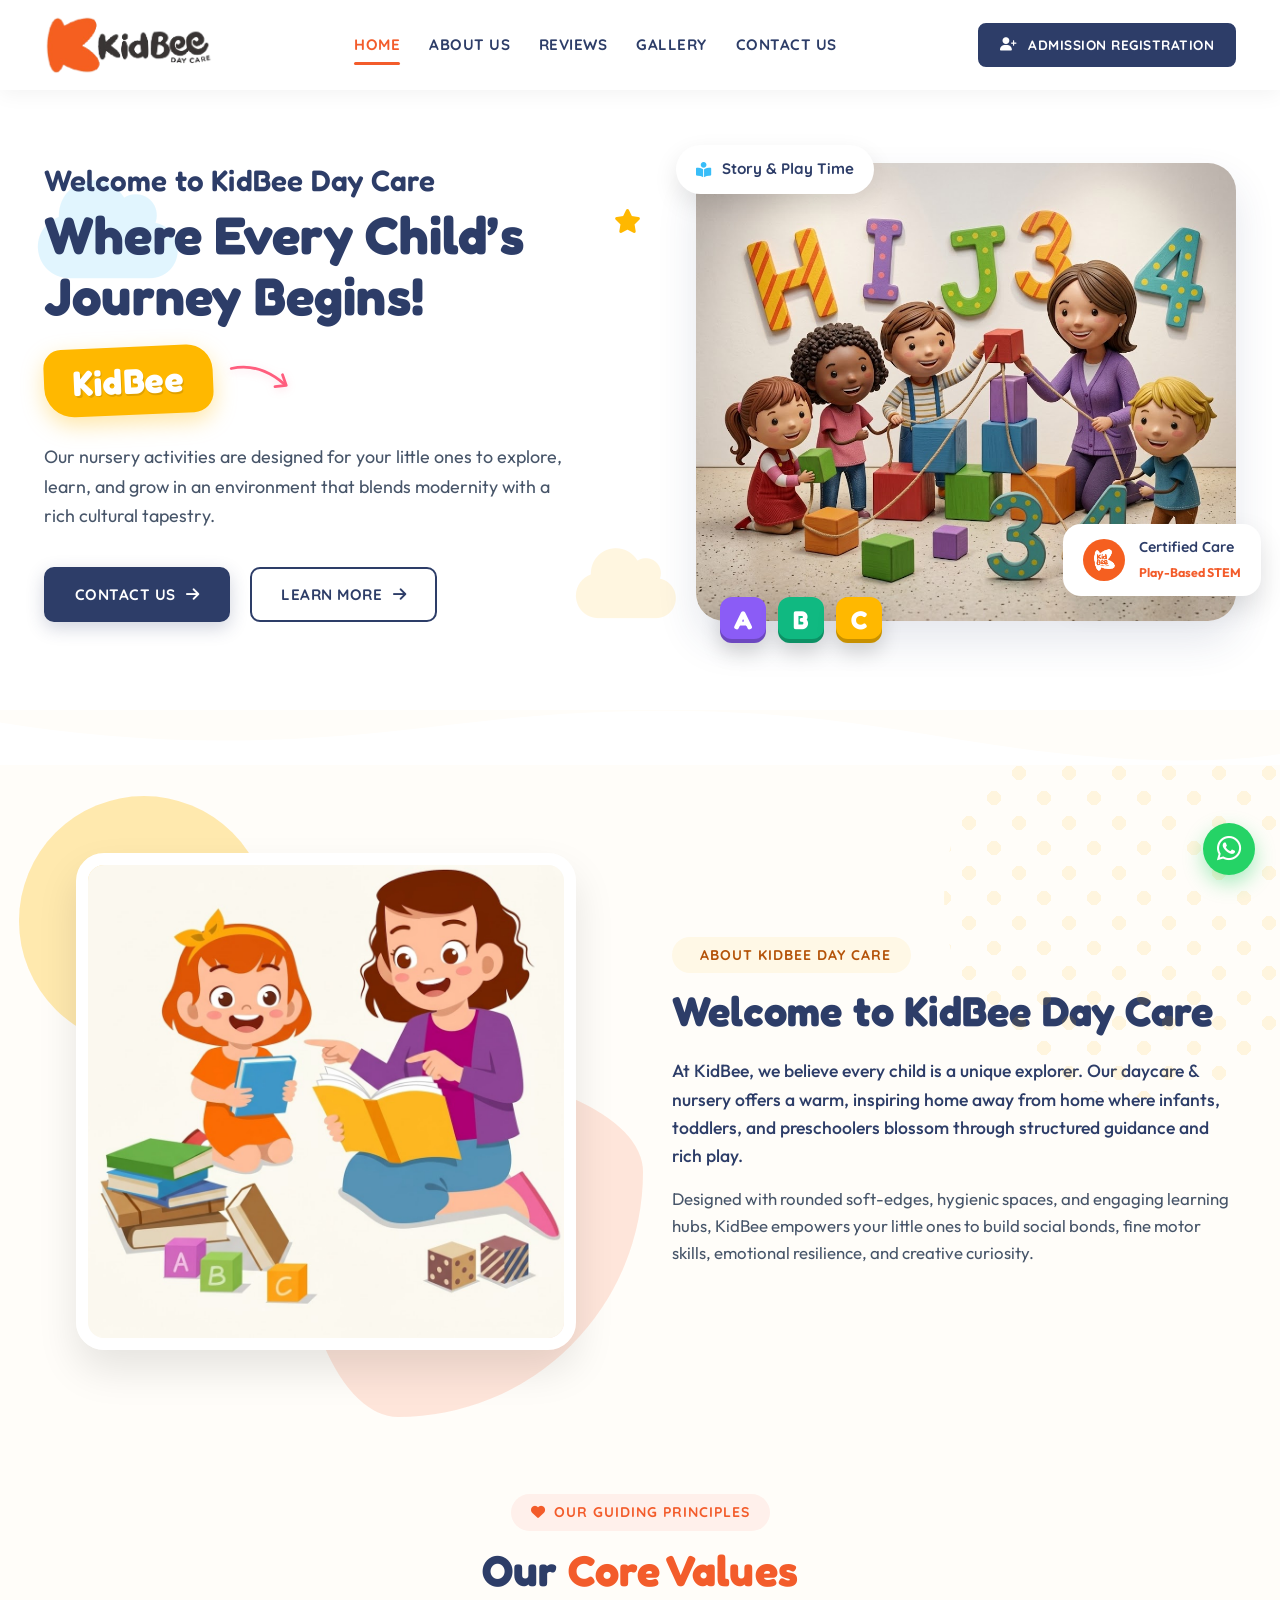
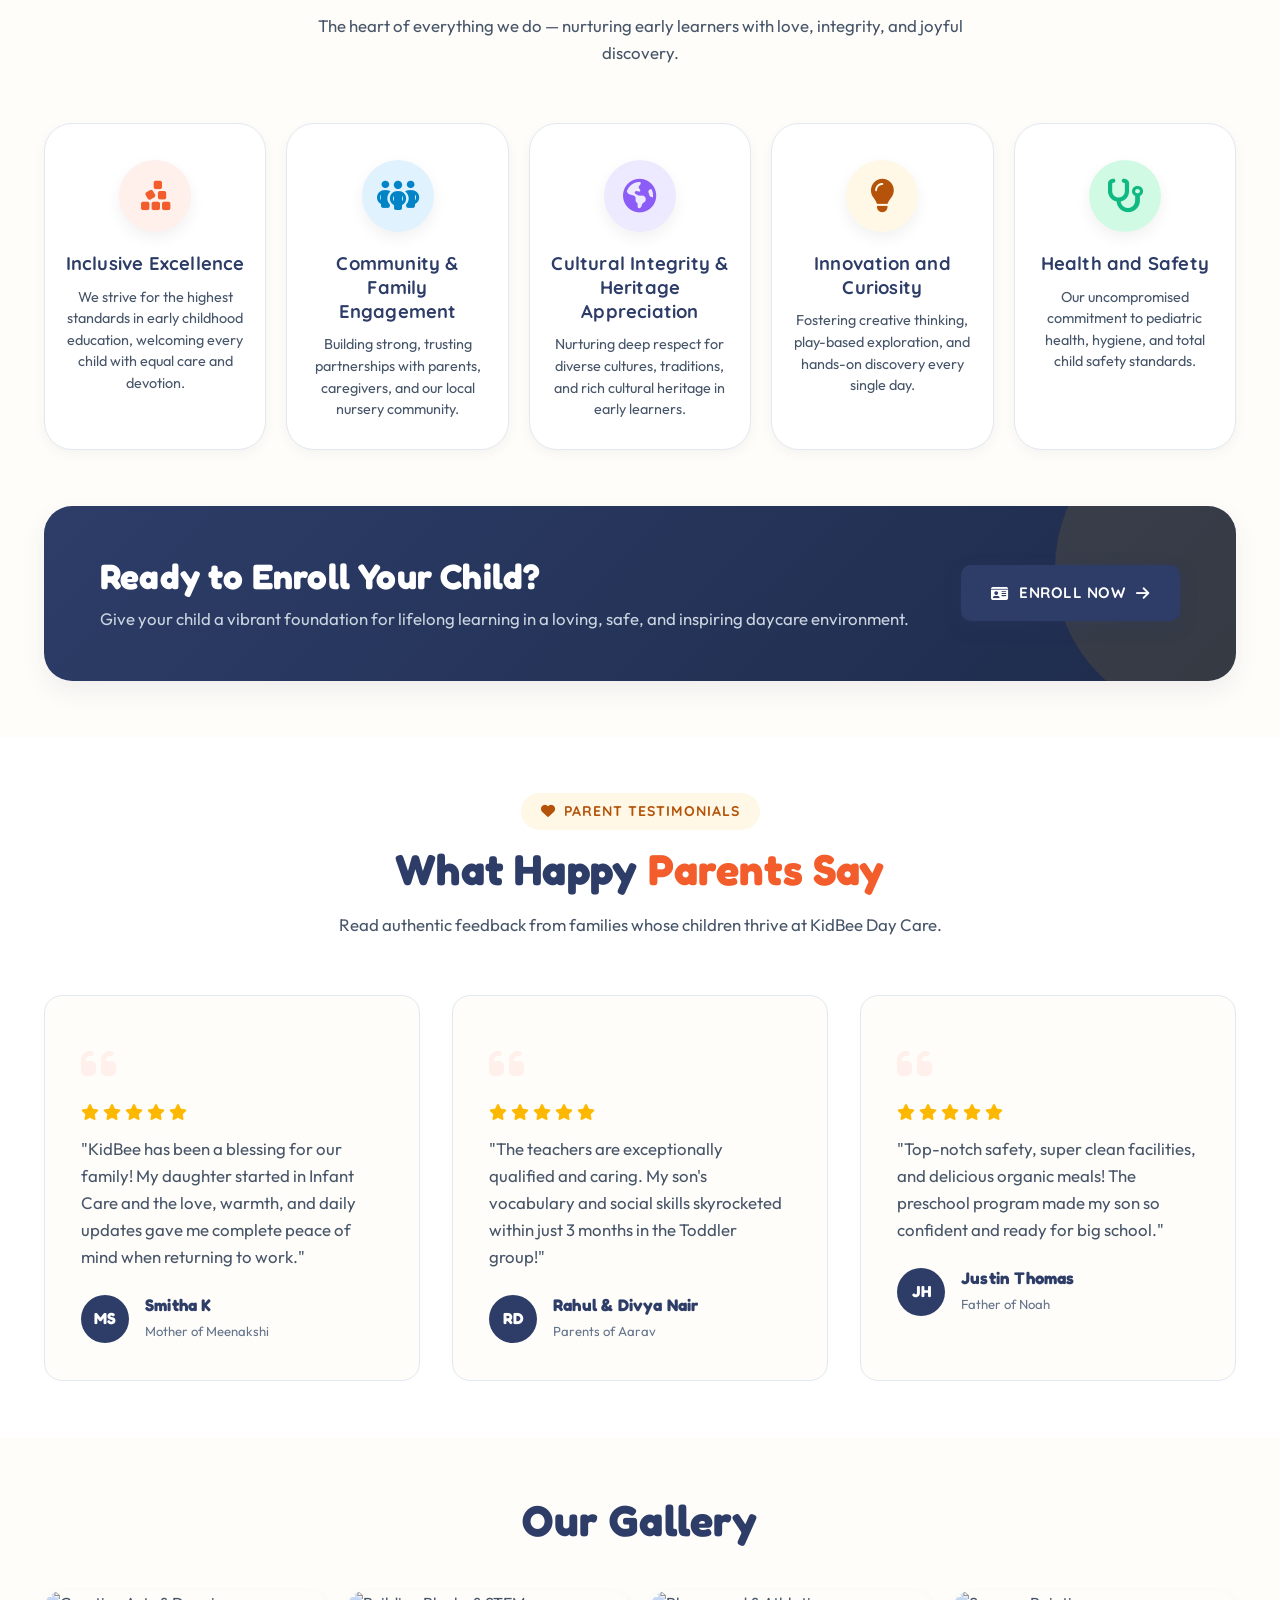
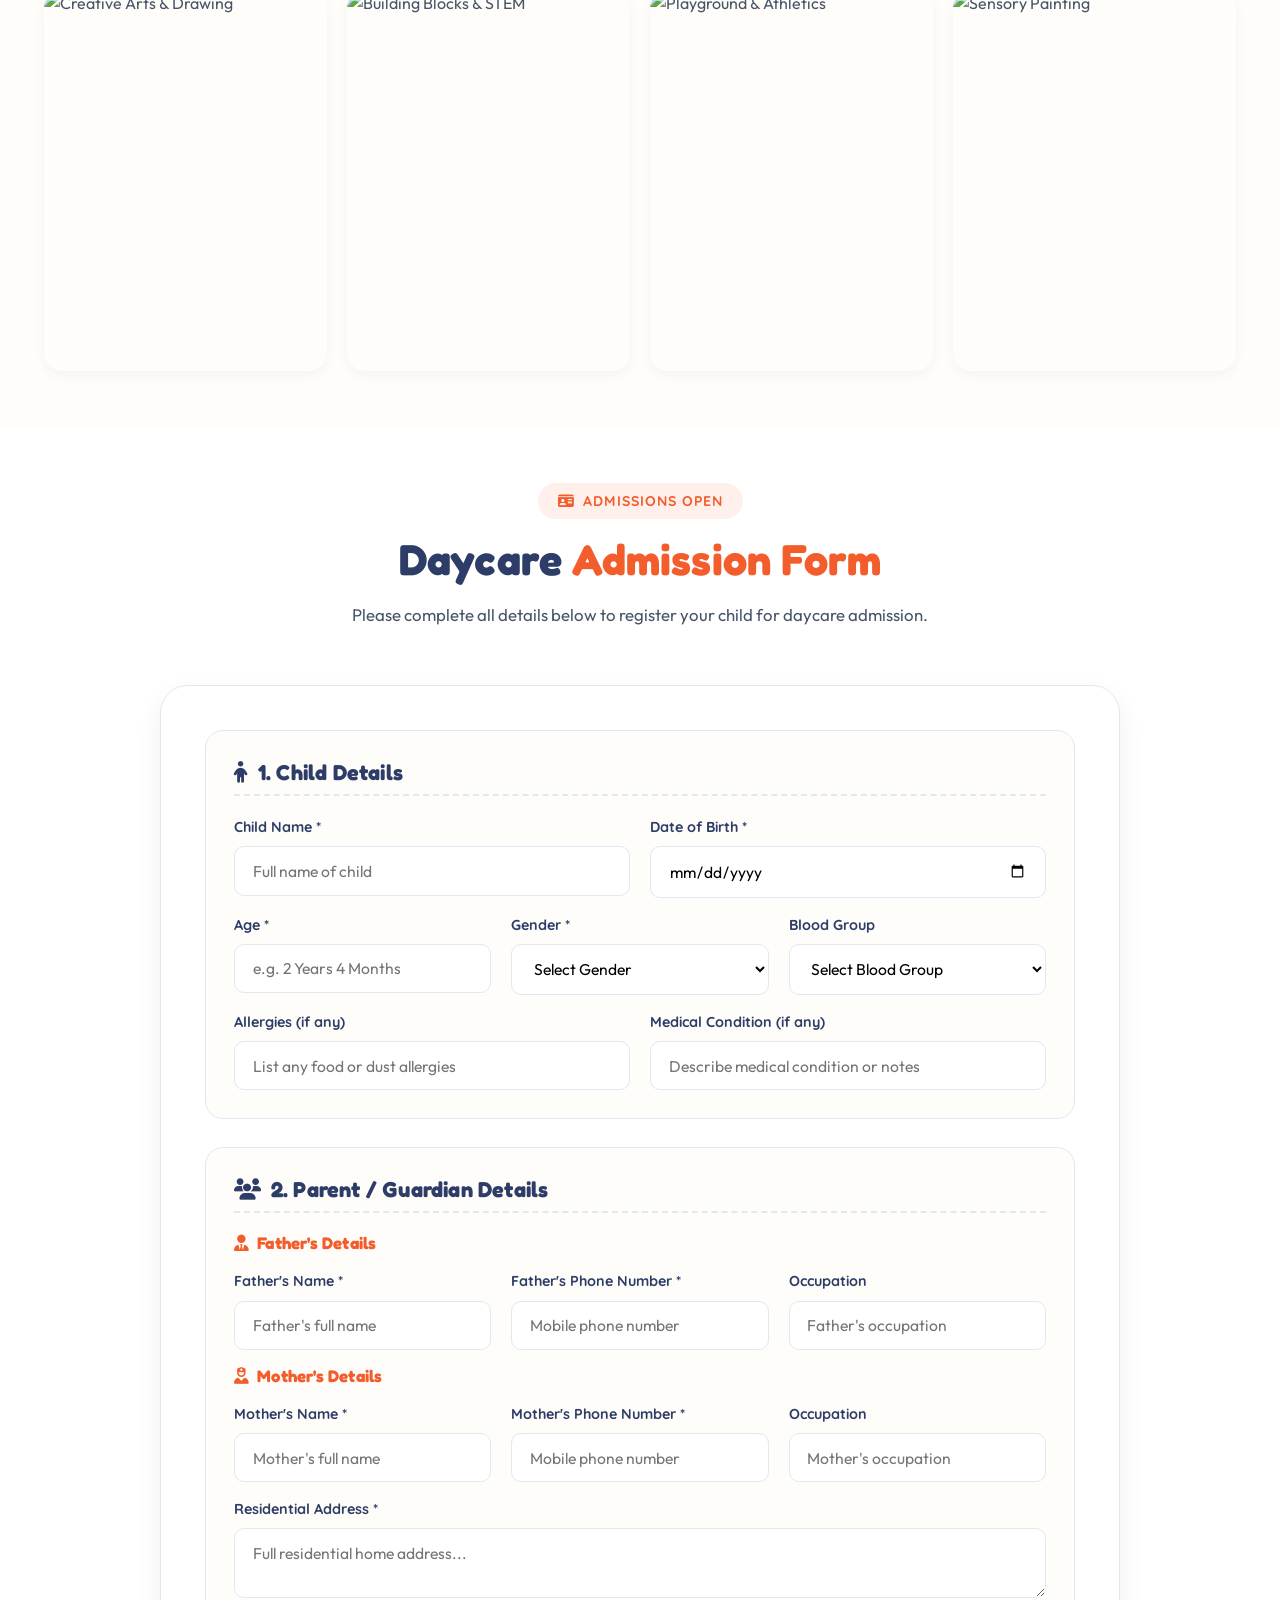
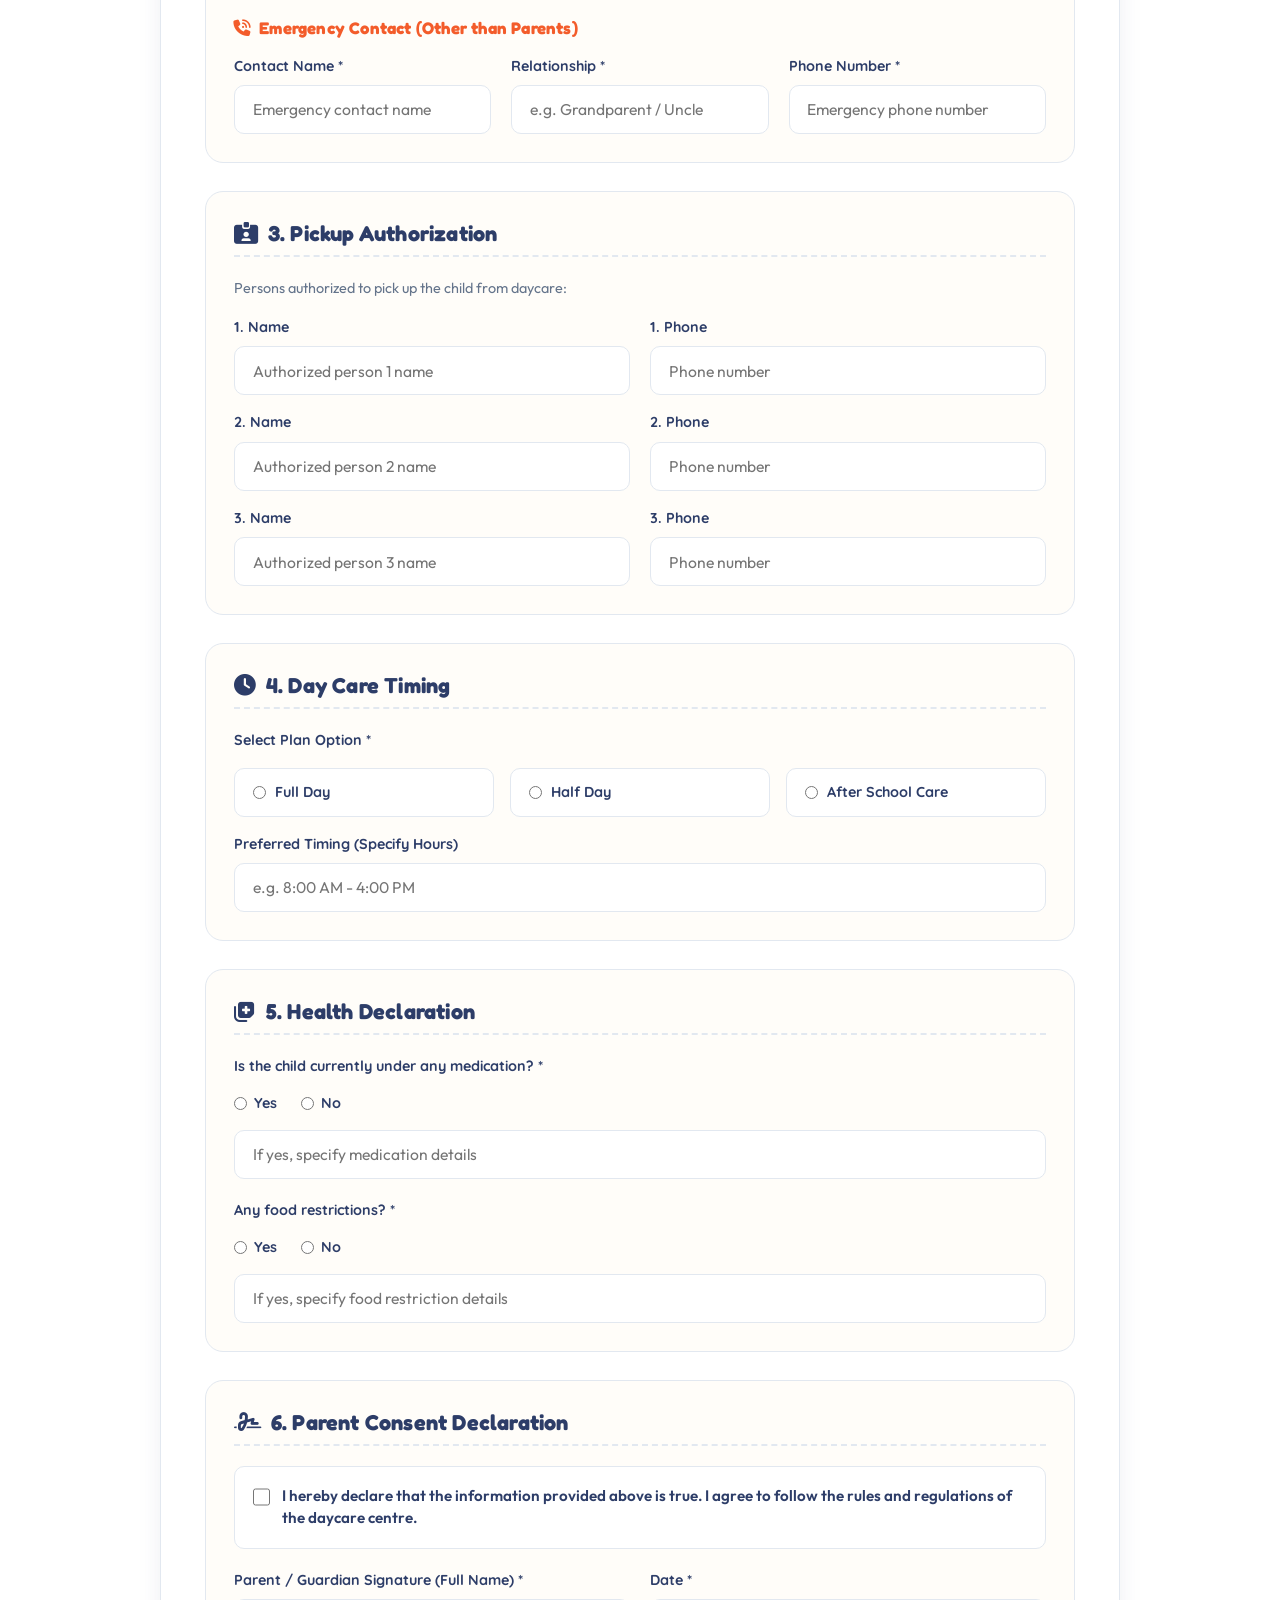
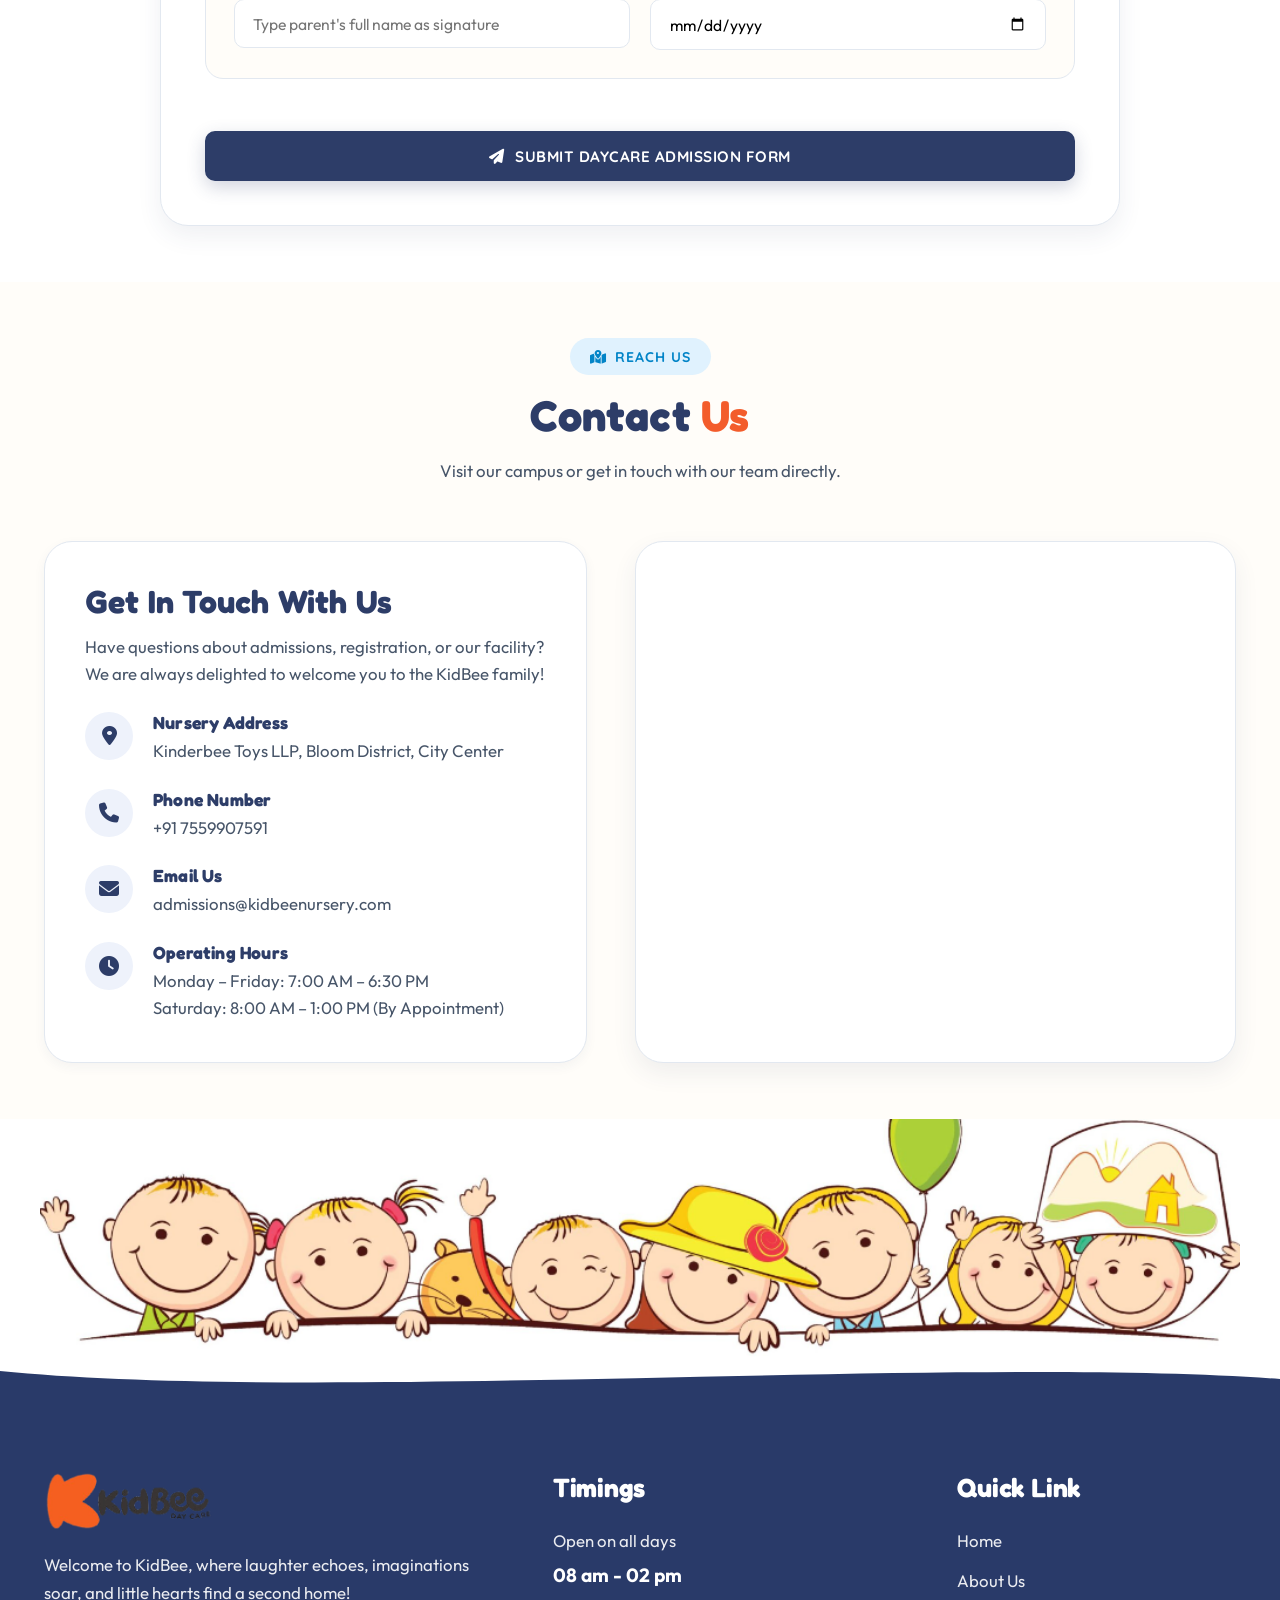
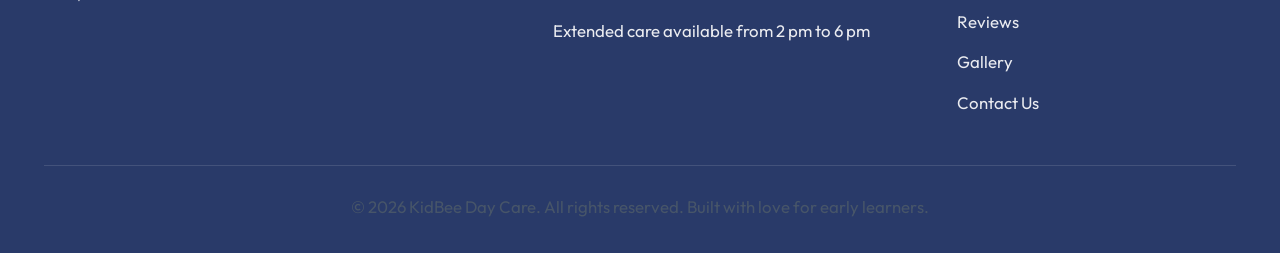
==== commit a7b3ad5c: "updated the site" ====
--- a/index.html
+++ b/index.html
@@ -1,74 +1,62 @@
 <!DOCTYPE html>
 <html lang="en">
+
 <head>
   <meta charset="UTF-8">
   <meta name="viewport" content="width=device-width, initial-scale=1.0">
-  <title>Kidbee Student Nursery | Early Years Childcare & Daycare Center</title>
-  <meta name="description" content="Welcome to Kidbee Student Nursery - Premier early learning, infant care, toddler programs, and daycare center with a safe, playful, and nurturing environment for your child.">
-  <meta name="keywords" content="Kidbee nursery, student nursery, daycare center, early childhood education, preschool, infant care, toddler learning, best nursery">
-  <meta name="author" content="Kidbee Student Nursery">
-  
+  <title>KidBee Day Care | Early Learning & Nursery Center</title>
+  <meta name="description"
+    content="Welcome to KidBee Day Care - Premier early learning, infant care, toddler programs, and daycare center with a safe, playful, and nurturing environment for your child.">
+  <meta name="keywords"
+    content="KidBee Day Care, KidBee nursery, student nursery, daycare center, early childhood education, preschool, infant care, toddler learning">
+  <meta name="author" content="KidBee Day Care">
+
   <!-- Open Graph / Social Media Meta -->
-  <meta property="og:title" content="Kidbee Student Nursery | Early Years Childcare Center">
-  <meta property="og:description" content="Where Little Bees Spread Their Wings & Grow! Certified early educators, play-based STEM learning, and state-of-the-art facilities.">
+  <meta property="og:title" content="KidBee Day Care | Where Every Child's Journey Begins">
+  <meta property="og:description"
+    content="Where Little Bees Spread Their Wings & Grow! Certified early educators, play-based STEM learning, and state-of-the-art facilities.">
   <meta property="og:type" content="website">
 
   <!-- Google Fonts & FontAwesome Icons -->
   <link rel="preconnect" href="https://fonts.googleapis.com">
   <link rel="preconnect" href="https://fonts.gstatic.com" crossorigin>
-  <link href="https://fonts.googleapis.com/css2?family=Bubblegum+Sans&family=Fredoka:wght@400;500;600;700&family=Outfit:wght@400;500;600;700&family=Quicksand:wght@500;600;700&display=swap" rel="stylesheet">
+  <link
+    href="https://fonts.googleapis.com/css2?family=Bubblegum+Sans&family=Fredoka:wght@400;500;600;700&family=Outfit:wght@400;500;600;700&family=Quicksand:wght@500;600;700&display=swap"
+    rel="stylesheet">
   <link rel="stylesheet" href="https://cdnjs.cloudflare.com/ajax/libs/font-awesome/6.4.0/css/all.min.css">
 
-  <!-- Favicon -->
-  <link rel="icon" type="image/svg+xml" href="img/favicon.svg">
+  <!-- Favicon using /img/favicon.jpg -->
+  <link rel="icon" type="image/jpeg" href="img/favicon.jpg">
+  <link rel="shortcut icon" type="image/jpeg" href="img/favicon.jpg">
 
   <!-- Custom Stylesheet -->
   <link rel="stylesheet" href="css/style.css">
 </head>
+
 <body>
 
   <!-- ==========================================================================
-       Top Utility Contact Bar (Mom & Me Structure)
-       ========================================================================== -->
-  <div class="top-bar">
-    <div class="container">
-      <div class="top-bar-info">
-        <span><i class="fa-solid fa-location-dot"></i> 124 Nursery Lane, Bloom District</span>
-        <span><i class="fa-solid fa-phone"></i> +1 (800) 543-2335</span>
-        <span><i class="fa-solid fa-clock"></i> Mon - Fri: 7:00 AM - 6:30 PM</span>
-      </div>
-      <div class="top-bar-social">
-        <a href="https://wa.me/18005432335" target="_blank" aria-label="WhatsApp Us"><i class="fa-brands fa-whatsapp"></i></a>
-        <a href="#contact" aria-label="Facebook"><i class="fa-brands fa-facebook-f"></i></a>
-        <a href="#contact" aria-label="Instagram"><i class="fa-brands fa-instagram"></i></a>
-        <a href="#contact" aria-label="YouTube"><i class="fa-brands fa-youtube"></i></a>
-      </div>
-    </div>
-  </div>
-
-  <!-- ==========================================================================
-       Header & Main Navigation Bar
+       Header & Main Navigation Bar (Using /img/navbar-removebg-preview.png)
        ========================================================================== -->
   <header class="header-nav" id="headerNav">
     <div class="container">
       <a href="#home" class="brand-logo" id="brandLogoLink">
-        <img src="img/logo-horizontal.svg" alt="Kidbee Day Care Logo" class="brand-logo-img" style="height: 52px; width: auto;">
+        <img src="img/navbar-removebg-preview.png" alt="KidBee Day Care Logo" class="brand-logo-img">
       </a>
 
+      <!-- navbar-removebg-preview.png order: HOME, ABOUT US, REVIEWS, GALLERY, CONTACT US -->
       <nav class="nav-menu" id="navMenu">
-        <a href="#home" class="nav-link active">Home</a>
-        <a href="#about" class="nav-link">About Us</a>
-        <a href="#programs" class="nav-link">Programs</a>
-        <a href="#features" class="nav-link">Why Kidbee</a>
-        <a href="#facility" class="nav-link">Facility Tour</a>
-        <a href="#gallery" class="nav-link">Gallery</a>
-        <a href="#reviews" class="nav-link">Reviews</a>
-        <a href="#contact" class="nav-link">Contact</a>
+        <a href="#home" class="nav-link active">HOME</a>
+        <a href="#about" class="nav-link">ABOUT US</a>
+        <a href="#reviews" class="nav-link">REVIEWS</a>
+        <a href="#gallery" class="nav-link">GALLERY</a>
+        <a href="#contact" class="nav-link">CONTACT US</a>
       </nav>
 
-      <div style="display: flex; align-items: center; gap: 1rem;">
-        <a href="#contact" class="btn btn-primary" id="bookTourHeaderBtn">
-          <i class="fa-solid fa-calendar-check"></i> Book a Tour
+      <!-- Colored Admission Registration Button in header-actions -->
+      <div class="header-actions">
+        <a href="#admission" class="btn btn-navy-sm" id="admissionRegisterHeaderBtn">
+          <i class="fa-solid fa-user-plus"></i> ADMISSION REGISTRATION
         </a>
         <button class="mobile-toggle" id="mobileToggle" aria-label="Toggle navigation menu">
           <i class="fa-solid fa-bars"></i>
@@ -78,122 +66,84 @@
   </header>
 
   <!-- ==========================================================================
-       Hero Banner Slider Section (Mom & Me Hero Structure + Kiddie Cloud Visuals)
-       ========================================================================== -->
-  <section class="hero-slider-section" id="home">
-    <div class="hero-slider">
-      <!-- Slide 1 -->
-      <div class="hero-slide active">
-        <div class="container">
-          <div class="hero-grid">
-            <div class="hero-content">
-              <span class="badge-pill badge-yellow">
-                <i class="fa-solid fa-star"></i> ADMISSIONS OPEN 2026-2027
-              </span>
-              <h1>Where Little Bees <span class="text-highlight">Spread Their Wings</span> & Grow!</h1>
-              <p>Experience premier early childhood education in a vibrant, safe, and joyful nursery built to nurture curiosity, confidence, and foundational skills.</p>
-              <div class="hero-actions">
-                <a href="#contact" class="btn btn-primary"><i class="fa-solid fa-paper-plane"></i> Enroll Your Child</a>
-                <a href="#facility" class="btn btn-secondary"><i class="fa-solid fa-play"></i> Virtual Tour</a>
-              </div>
-              <div class="hero-stats">
-                <div class="stat-item">
-                  <h3>100%</h3>
-                  <p>Certified Caregivers</p>
-                </div>
-                <div class="stat-item">
-                  <h3>1:4</h3>
-                  <p>Teacher-Child Ratio</p>
-                </div>
-                <div class="stat-item">
-                  <h3>5★</h3>
-                  <p>Parent Rating</p>
-                </div>
-              </div>
-            </div>
-
-            <div class="hero-image-wrapper">
-              <div class="hero-image-card">
-                <img src="https://images.unsplash.com/photo-1587654780291-39c9404d746b?auto=format&fit=crop&w=1000&q=80" alt="Happy Children in Nursery Classroom">
-              </div>
-              <!-- Floating Feature Badges -->
-              <div class="floating-badge badge-top-left">
-                <i class="fa-solid fa-shield-halved" style="color: #10B981;"></i>
-                <div class="floating-badge-text">
-                  <h4>24/7 CCTV Safe</h4>
-                  <p>Real-time security</p>
-                </div>
-              </div>
-              <div class="floating-badge badge-bottom-right">
-                <i class="fa-solid fa-face-smile" style="color: #FFB800;"></i>
-                <div class="floating-badge-text">
-                  <h4>Play-Based STEM</h4>
-                  <p>Creative learning</p>
-                </div>
-              </div>
-            </div>
-          </div>
-        </div>
-      </div>
-
-      <!-- Slide 2 -->
-      <div class="hero-slide">
-        <div class="container">
-          <div class="hero-grid">
-            <div class="hero-content">
-              <span class="badge-pill badge-blue">
-                <i class="fa-solid fa-heart"></i> NURTURING & LOVING CARE
-              </span>
-              <h1>Play, Learn & Discover <span class="text-highlight">Every Single Day</span></h1>
-              <p>Our age-tailored curriculum blends interactive play, music, sensory arts, and outdoor exploration to kindle a lifelong love for learning.</p>
-              <div class="hero-actions">
-                <a href="#programs" class="btn btn-coral"><i class="fa-solid fa-shapes"></i> Explore Programs</a>
-                <a href="https://wa.me/18005432335" class="btn btn-outline" target="_blank"><i class="fa-brands fa-whatsapp"></i> Quick Inquiry</a>
-              </div>
-              <div class="hero-stats">
-                <div class="stat-item">
-                  <h3>3m - 4y</h3>
-                  <p>Age Groups</p>
-                </div>
-                <div class="stat-item">
-                  <h3>Organic</h3>
-                  <p>Daily Meal Plan</p>
-                </div>
-                <div class="stat-item">
-                  <h3>12+</h3>
-                  <p>Activity Zones</p>
-                </div>
-              </div>
-            </div>
-
-            <div class="hero-image-wrapper">
-              <div class="hero-image-card">
-                <img src="https://images.unsplash.com/photo-1503454537195-1dcabb73ffb9?auto=format&fit=crop&w=1000&q=80" alt="Playful toddler learning at nursery">
-              </div>
-              <div class="floating-badge badge-top-left">
-                <i class="fa-solid fa-palette" style="color: #FF5E7E;"></i>
-                <div class="floating-badge-text">
-                  <h4>Creative Arts</h4>
-                  <p>Sensory workshops</p>
-                </div>
-              </div>
-            </div>
-          </div>
-        </div>
-      </div>
-    </div>
-
-    <!-- Slide Dots -->
-    <div class="slider-dots">
-      <span class="dot active"></span>
-      <span class="dot"></span>
+       Hero Banner Section (Landing Page with /img/banner.png)
+       ========================================================================== -->
+  <section class="hero-section" id="home">
+    <!-- Animated Floating Cloud Decor in Background -->
+    <div class="cloud-bg cloud-1"><i class="fa-solid fa-cloud"></i></div>
+    <div class="cloud-bg cloud-2"><i class="fa-solid fa-cloud"></i></div>
+    <div class="cloud-bg cloud-3"><i class="fa-solid fa-cloud"></i></div>
+    <div class="sparkle-decor sp-1"><i class="fa-solid fa-star"></i></div>
+    <div class="sparkle-decor sp-2"><i class="fa-solid fa-sparkles"></i></div>
+
+    <div class="container">
+      <div class="hero-grid">
+        <!-- Left Hero Content -->
+        <div class="hero-content">
+          <h4 class="hero-sub-title">Welcome to KidBee Day Care</h4>
+          <h1 class="hero-main-title">Where Every Child’s<br>Journey Begins!</h1>
+
+          <div class="hero-badge-row">
+            <div class="yellow-paint-badge">
+              KidBee
+            </div>
+            <!-- Red Curved Arrow pointing right -->
+            <svg class="red-curved-arrow" viewBox="0 0 120 70" xmlns="http://www.w3.org/2000/svg">
+              <path d="M 10 15 Q 55 5, 95 40" stroke="#FF5E7E" stroke-width="4.5" fill="none" stroke-linecap="round" />
+              <path d="M 80 44 L 98 42 L 92 25" stroke="#FF5E7E" stroke-width="4.5" fill="none" stroke-linecap="round"
+                stroke-linejoin="round" />
+            </svg>
+          </div>
+
+          <p class="hero-description">
+            Our nursery activities are designed for your little ones to explore, learn, and grow in an environment that
+            blends modernity with a rich cultural tapestry.
+          </p>
+
+          <div class="hero-btn-group">
+            <a href="#contact" class="btn btn-navy">CONTACT US <i class="fa-solid fa-arrow-right"></i></a>
+            <a href="#about" class="btn btn-navy-outline">LEARN MORE <i class="fa-solid fa-arrow-right"></i></a>
+          </div>
+        </div>
+
+        <!-- Right Hero Visual Illustration Frame with /img/banner.png & Floating Animated ABC Blocks -->
+        <div class="hero-illustration-wrapper">
+          <div class="hero-illustration-card">
+            <img src="img/banner1.png" alt="KidBee Nursery Banner Illustration" class="hero-main-img">
+
+            <!-- Animated 3D ABC Blocks on Floor -->
+            <div class="abc-blocks-row">
+              <div class="abc-block abc-a" title="A - Activity">A</div>
+              <div class="abc-block abc-b" title="B - Bright">B</div>
+              <div class="abc-block abc-c" title="C - Curiosity">C</div>
+            </div>
+
+            <!-- Floating Decorative Book Stacks -->
+            <div class="floating-books-badge">
+              <i class="fa-solid fa-book-open-reader" style="color: #38BDF8;"></i>
+              <span>Story & Play Time</span>
+            </div>
+
+            <!-- Floating Brand Badge using /img/favicon.jpg -->
+            <div class="hero-brand-floating-badge">
+              <img src="img/favicon.jpg" alt="KidBee Badge Logo">
+              <div>
+                <strong>Certified Care</strong>
+                <small>Play-Based STEM</small>
+              </div>
+            </div>
+          </div>
+        </div>
+      </div>
     </div>
   </section>
 
   <!-- Wavy Divider -->
   <div class="wave-divider">
     <svg viewBox="0 0 1200 120" preserveAspectRatio="none">
-      <path d="M321.39,56.44c58-10.79,114.16-30.13,172-41.86,82.39-16.72,168.19-17.73,250.45-.39C823.78,31,906.67,72,985.66,92.83c70.05,18.48,146.53,26.09,214.34,3V0H0V27.35A600.21,600.21,0,0,0,321.39,56.44Z" fill="#FFFDF9"></path>
+      <path
+        d="M321.39,56.44c58-10.79,114.16-30.13,172-41.86,82.39-16.72,168.19-17.73,250.45-.39C823.78,31,906.67,72,985.66,92.83c70.05,18.48,146.53,26.09,214.34,3V0H0V27.35A600.21,600.21,0,0,0,321.39,56.44Z"
+        fill="#FFFDF9"></path>
     </svg>
   </div>
 
@@ -203,391 +153,110 @@
   <section class="section-padding about-section" id="about">
     <div class="container">
       <div class="about-grid">
-        <div class="about-image-stack">
-          <img src="https://images.unsplash.com/photo-1576487248805-cc296a5ac3fa?auto=format&fit=crop&w=800&q=80" alt="Nursery Teacher Reading with Kids" class="about-img-main">
-          <img src="https://images.unsplash.com/photo-1596464716127-f2a82984de30?auto=format&fit=crop&w=600&q=80" alt="Children playing together" class="about-img-sub">
-          <div class="about-experience-tag">
-            <h3>10+</h3>
-            <p>YEARS OF EXCELLENCE</p>
-          </div>
+        <div class="about-image-wrapper">
+          <div class="about-img-inner">
+            <img src="img/aboutus.png" alt="KidBee About Us" class="about-img-feature">
+          </div>
+
+
+
+          <!-- Decorative Elements -->
+          <div class="about-shape about-shape-1"></div>
+          <div class="about-shape about-shape-2"></div>
+
+          <div class="flying-bee flying-bee-3"><i class="fa-solid fa-bee"></i></div>
         </div>
 
         <div class="about-content">
-          <span class="badge-pill badge-yellow"><i class="fa-solid fa-bee"></i> ABOUT KIDBEE NURSERY</span>
-          <h2>Welcome to Kidbee Student Nursery</h2>
-          <p>At Kidbee, we believe every child is a unique explorer. Our student nursery offers a warm, inspiring home away from home where infants, toddlers, and preschoolers blossom through structured guidance and rich play.</p>
-          <p>Designed with rounded soft-edges, hygienic spaces, and engaging learning hubs, Kidbee empowers your little ones to build social bonds, fine motor skills, emotional resilience, and creative curiosity.</p>
-          
-          <div class="about-features-list">
-            <div class="about-feature-item">
-              <i class="fa-solid fa-check"></i> EYFS Curriculum
-            </div>
-            <div class="about-feature-item">
-              <i class="fa-solid fa-check"></i> Pediatric First-Aid Staff
-            </div>
-            <div class="about-feature-item">
-              <i class="fa-solid fa-check"></i> Daily Mobile Updates
-            </div>
-            <div class="about-feature-item">
-              <i class="fa-solid fa-check"></i> Hygienic Organic Kitchen
-            </div>
-          </div>
-
-          <a href="#contact" class="btn btn-primary"><i class="fa-solid fa-calendar-day"></i> Schedule a Personal Tour</a>
+          <span class="badge-pill badge-yellow"><i class="fa-solid fa-bee"></i> ABOUT KIDBEE DAY CARE</span>
+          <h2>Welcome to KidBee Day Care</h2>
+          <p style="font-size: 1.1rem; color: var(--text-dark); font-weight: 500; margin-bottom: 1rem;">
+            At KidBee, we believe every child is a unique explorer. Our daycare & nursery offers a warm, inspiring home
+            away from home where infants, toddlers, and preschoolers blossom through structured guidance and rich play.
+          </p>
+          <p>Designed with rounded soft-edges, hygienic spaces, and engaging learning hubs, KidBee empowers your little
+            ones to build social bonds, fine motor skills, emotional resilience, and creative curiosity.</p>
+
+          <!-- Decorative Flying Bees -->
+          <div class="flying-bee flying-bee-1"><i class="fa-solid fa-bee"></i></div>
+          <div class="flying-bee flying-bee-2"><i class="fa-solid fa-bee"></i></div>
         </div>
       </div>
     </div>
   </section>
 
   <!-- ==========================================================================
-       Nursery Programs Section
-       ========================================================================== -->
-  <section class="section-padding programs-section" id="programs">
+       Core Values Section
+       ========================================================================== -->
+  <section class="section-padding core-values-section" id="core-values">
     <div class="container">
       <div class="section-header">
-        <span class="badge-pill badge-coral"><i class="fa-solid fa-child-reaching"></i> TAILORED LEARNING</span>
-        <h2>Our Nursery <span>Programs</span></h2>
-        <p>Age-appropriate curriculum crafted to support key development milestones from early infancy to preschool readiness.</p>
-      </div>
-
-      <div class="programs-grid">
-        <!-- Program 1 -->
-        <div class="program-card">
-          <div class="program-card-header">
-            <img src="https://images.unsplash.com/photo-1544717305-2782549b5136?auto=format&fit=crop&w=600&q=80" alt="Infant Care Class">
-            <span class="program-age-pill">3 - 12 Months</span>
-          </div>
-          <div class="program-card-body">
-            <h3>Infant Bee Care</h3>
-            <p>Gentle sensory stimulation, cozy sleep pods, tummy-time play, and personalized 1-on-1 care routines.</p>
-            <ul class="program-highlights">
-              <li><i class="fa-solid fa-circle-check"></i> Soft sensory play mats</li>
-              <li><i class="fa-solid fa-circle-check"></i> Individual nap & feeding logs</li>
-              <li><i class="fa-solid fa-circle-check"></i> Loving dedicated caregivers</li>
-            </ul>
-            <a href="#contact" class="btn btn-outline" style="width: 100%;">Enroll Infant</a>
-          </div>
-        </div>
-
-        <!-- Program 2 -->
-        <div class="program-card">
-          <div class="program-card-header">
-            <img src="https://images.unsplash.com/photo-1587654780291-39c9404d746b?auto=format&fit=crop&w=600&q=80" alt="Toddler Program">
-            <span class="program-age-pill">1 - 2 Years</span>
-          </div>
-          <div class="program-card-body">
-            <h3>Toddler Explorers</h3>
-            <p>Encouraging mobility, vocabulary growth, finger painting, musical movement, and interactive storytelling.</p>
-            <ul class="program-highlights">
-              <li><i class="fa-solid fa-circle-check"></i> Messy play & art studio</li>
-              <li><i class="fa-solid fa-circle-check"></i> Social peer interaction</li>
-              <li><i class="fa-solid fa-circle-check"></i> Outdoor sensory garden</li>
-            </ul>
-            <a href="#contact" class="btn btn-outline" style="width: 100%;">Enroll Toddler</a>
-          </div>
-        </div>
-
-        <!-- Program 3 -->
-        <div class="program-card">
-          <div class="program-card-header">
-            <img src="https://images.unsplash.com/photo-1509062522246-3755977927d7?auto=format&fit=crop&w=600&q=80" alt="Preschool Class">
-            <span class="program-age-pill">2 - 4 Years</span>
-          </div>
-          <div class="program-card-body">
-            <h3>Preschool Bees</h3>
-            <p>Early phonics, STEM block building, logical puzzles, social etiquette, and school readiness foundation.</p>
-            <ul class="program-highlights">
-              <li><i class="fa-solid fa-circle-check"></i> Early math & literacy</li>
-              <li><i class="fa-solid fa-circle-check"></i> Science & nature discovery</li>
-              <li><i class="fa-solid fa-circle-check"></i> Confidence building</li>
-            </ul>
-            <a href="#contact" class="btn btn-outline" style="width: 100%;">Enroll Preschooler</a>
-          </div>
-        </div>
-
-        <!-- Program 4 -->
-        <div class="program-card">
-          <div class="program-card-header">
-            <img src="https://images.unsplash.com/photo-1567057419565-4349c49d8a04?auto=format&fit=crop&w=600&q=80" alt="After School Daycare">
-            <span class="program-age-pill">Flexible Hours</span>
-          </div>
-          <div class="program-card-body">
-            <h3>Daycare & Afterschool</h3>
-            <p>Extended afternoon care, healthy snacks, supervised play, resting quiet zones, and evening pickup support.</p>
-            <ul class="program-highlights">
-              <li><i class="fa-solid fa-circle-check"></i> Flexible timing plans</li>
-              <li><i class="fa-solid fa-circle-check"></i> Nutritious afternoon tea</li>
-              <li><i class="fa-solid fa-circle-check"></i> Free-choice activity hubs</li>
-            </ul>
-            <a href="#contact" class="btn btn-outline" style="width: 100%;">Learn More</a>
-          </div>
-        </div>
-      </div>
-    </div>
-  </section>
-
-  <!-- ==========================================================================
-       Why Choose Us / Features Section
-       ========================================================================== -->
-  <section class="section-padding features-section" id="features">
-    <div class="container">
-      <div class="section-header">
-        <span class="badge-pill badge-green"><i class="fa-solid fa-gem"></i> THE KIDBEE ADVANTAGE</span>
-        <h2>Why Parents <span>Choose Kidbee</span></h2>
-        <p>We provide a vibrant ecosystem engineered for safety, learning excellence, and complete parent peace of mind.</p>
-      </div>
-
-      <div class="features-grid">
-        <div class="feature-card">
-          <div class="feature-icon-wrapper icon-yellow">
-            <i class="fa-solid fa-shield-cat"></i>
-          </div>
-          <h3>24/7 Security & CCTV</h3>
-          <p>Complete campus monitoring, biometric access control, and strict visitor verification protocols.</p>
-        </div>
-
-        <div class="feature-card">
-          <div class="feature-icon-wrapper icon-blue">
-            <i class="fa-solid fa-user-nurse"></i>
-          </div>
-          <h3>Certified Pediatric Staff</h3>
-          <p>Every educator is background-checked, early years certified, and trained in first aid and child safety.</p>
-        </div>
-
-        <div class="feature-card">
-          <div class="feature-icon-wrapper icon-coral">
-            <i class="fa-solid fa-apple-whole"></i>
-          </div>
-          <h3>Organic Nutrition</h3>
-          <p>Chef-prepared organic meals and allergen-aware menus planned by pediatric nutritionists.</p>
-        </div>
-
-        <div class="feature-card">
-          <div class="feature-icon-wrapper icon-green">
-            <i class="fa-solid fa-shapes"></i>
-          </div>
-          <h3>Sensory Play Zones</h3>
-          <p>Specially curated tactile rooms with soft play blocks, water tables, sand pits, and light boards.</p>
-        </div>
-
-        <div class="feature-card">
-          <div class="feature-icon-wrapper icon-purple">
-            <i class="fa-solid fa-mobile-screen-button"></i>
-          </div>
-          <h3>Parent Mobile App</h3>
-          <p>Receive real-time photos, nap schedules, meal logs, and direct teacher messaging throughout the day.</p>
-        </div>
-
-        <div class="feature-card">
-          <div class="feature-icon-wrapper icon-yellow">
-            <i class="fa-solid fa-tree"></i>
-          </div>
-          <h3>Spacious Outdoor Garden</h3>
-          <p>Shaded play structures, soft grass lawn, splash pad, and mini botanical gardening spots.</p>
-        </div>
-      </div>
-    </div>
-  </section>
-
-  <!-- ==========================================================================
-       Facility Virtual Tour Section (Interactive Tabs)
-       ========================================================================== -->
-  <section class="section-padding facility-section" id="facility">
-    <div class="container">
-      <div class="section-header">
-        <span class="badge-pill badge-blue"><i class="fa-solid fa-building"></i> STATE-OF-THE-ART CAMPUS</span>
-        <h2>Explore Our <span>Facility</span></h2>
-        <p>Take an interactive tour through our custom-designed, child-safe nursery spaces.</p>
-      </div>
-
-      <div class="facility-tabs">
-        <button class="facility-tab-btn active" data-target="panel-playroom">
-          <i class="fa-solid fa-gamepad"></i> Indoor Play Gym
-        </button>
-        <button class="facility-tab-btn" data-target="panel-sensory">
-          <i class="fa-solid fa-wand-magic-sparkles"></i> Sensory Hub
-        </button>
-        <button class="facility-tab-btn" data-target="panel-classroom">
-          <i class="fa-solid fa-book-open-reader"></i> Learning Classroom
-        </button>
-        <button class="facility-tab-btn" data-target="panel-nap">
-          <i class="fa-solid fa-bed"></i> Nap & Dining Pod
-        </button>
-        <button class="facility-tab-btn" data-target="panel-garden">
-          <i class="fa-solid fa-seedling"></i> Outdoor Play Lawn
-        </button>
-      </div>
-
-      <!-- Panel 1 -->
-      <div class="facility-content-panel active" id="panel-playroom">
-        <div class="facility-image">
-          <img src="https://images.unsplash.com/photo-1566454544259-f4b94c96758f?auto=format&fit=crop&w=800&q=80" alt="Indoor Play Gym">
-        </div>
-        <div class="facility-details">
-          <h3>Interactive Indoor Play Gym</h3>
-          <p>Featuring soft anti-fall flooring, mini climbing walls, soft building blocks, and balance beams designed to boost motor coordination in a 100% padded space.</p>
-          <div class="facility-specs">
-            <div class="spec-item"><i class="fa-solid fa-circle-check"></i> Impact-Absorbing Turf</div>
-            <div class="spec-item"><i class="fa-solid fa-circle-check"></i> Sanitized Hourly</div>
-            <div class="spec-item"><i class="fa-solid fa-circle-check"></i> Air Purified Zone</div>
-            <div class="spec-item"><i class="fa-solid fa-circle-check"></i> Supervised Play</div>
-          </div>
-        </div>
-      </div>
-
-      <!-- Panel 2 -->
-      <div class="facility-content-panel" id="panel-sensory">
-        <div class="facility-image">
-          <img src="https://images.unsplash.com/photo-1516627145497-ae6968895b74?auto=format&fit=crop&w=800&q=80" alt="Sensory Room">
-        </div>
-        <div class="facility-details">
-          <h3>Sensory & Discovery Room</h3>
-          <p>A tranquil environment equipped with fiber-optic light tubes, tactile walls, aromatherapy, and calming music to support cognitive and emotional regulation.</p>
-          <div class="facility-specs">
-            <div class="spec-item"><i class="fa-solid fa-circle-check"></i> Fiber Optic Illumination</div>
-            <div class="spec-item"><i class="fa-solid fa-circle-check"></i> Tactile Touch Panels</div>
-            <div class="spec-item"><i class="fa-solid fa-circle-check"></i> Relaxing Soundscapes</div>
-            <div class="spec-item"><i class="fa-solid fa-circle-check"></i> Calming Pods</div>
-          </div>
-        </div>
-      </div>
-
-      <!-- Panel 3 -->
-      <div class="facility-content-panel" id="panel-classroom">
-        <div class="facility-image">
-          <img src="https://images.unsplash.com/photo-1580582932707-520aed937b7b?auto=format&fit=crop&w=800&q=80" alt="Classroom">
-        </div>
-        <div class="facility-details">
-          <h3>Modern Bright Classrooms</h3>
-          <p>Ergonomic child-sized furniture, natural daylight, interactive smart boards, and rich picture book libraries foster a joyful learning environment.</p>
-          <div class="facility-specs">
-            <div class="spec-item"><i class="fa-solid fa-circle-check"></i> Child-height desks</div>
-            <div class="spec-item"><i class="fa-solid fa-circle-check"></i> Reading corners</div>
-            <div class="spec-item"><i class="fa-solid fa-circle-check"></i> Art stations</div>
-            <div class="spec-item"><i class="fa-solid fa-circle-check"></i> Smart tech integration</div>
-          </div>
-        </div>
-      </div>
-
-      <!-- Panel 4 -->
-      <div class="facility-content-panel" id="panel-nap">
-        <div class="facility-image">
-          <img src="https://images.unsplash.com/photo-1540555700478-4be289fbecef?auto=format&fit=crop&w=800&q=80" alt="Nap Room">
-        </div>
-        <div class="facility-details">
-          <h3>Quiet Nap & Dining Zone</h3>
-          <p>Clean, temperature-controlled quiet rooms with individual wooden cribs and toddler cots where children rest comfortably after healthy organic lunches.</p>
-          <div class="facility-specs">
-            <div class="spec-item"><i class="fa-solid fa-circle-check"></i> Individual Cot Bedding</div>
-            <div class="spec-item"><i class="fa-solid fa-circle-check"></i> Lullaby Audio System</div>
-            <div class="spec-item"><i class="fa-solid fa-circle-check"></i> Hygienic Dining Tables</div>
-            <div class="spec-item"><i class="fa-solid fa-circle-check"></i> Constant Monitoring</div>
-          </div>
-        </div>
-      </div>
-
-      <!-- Panel 5 -->
-      <div class="facility-content-panel" id="panel-garden">
-        <div class="facility-image">
-          <img src="https://images.unsplash.com/photo-1472162072942-cd5147eb3902?auto=format&fit=crop&w=800&q=80" alt="Outdoor Lawn">
-        </div>
-        <div class="facility-details">
-          <h3>Outdoor Garden & Play Park</h3>
-          <p>Shaded pergolas, soft green grass, tricycle tracks, mini gardening planters, and water splash buckets for daily fresh air fun.</p>
-          <div class="facility-specs">
-            <div class="spec-item"><i class="fa-solid fa-circle-check"></i> UV Sunshade Covers</div>
-            <div class="spec-item"><i class="fa-solid fa-circle-check"></i> Tricycle Racetrack</div>
-            <div class="spec-item"><i class="fa-solid fa-circle-check"></i> Organic Vegetable Patch</div>
-            <div class="spec-item"><i class="fa-solid fa-circle-check"></i> Splash Water Table</div>
-          </div>
-        </div>
-      </div>
-    </div>
-  </section>
-
-  <!-- ==========================================================================
-       Photo Gallery Section (Mom & Me Filter Layout)
-       ========================================================================== -->
-  <section class="section-padding gallery-section" id="gallery">
-    <div class="container">
-      <div class="section-header">
-        <span class="badge-pill badge-coral"><i class="fa-solid fa-camera"></i> LIFE AT KIDBEE</span>
-        <h2>Our Nursery <span>Gallery</span></h2>
-        <p>A glimpse into the daily moments of joy, creativity, and discovery at Kidbee.</p>
-      </div>
-
-      <div class="gallery-filter-buttons">
-        <button class="filter-btn active" data-filter="all">All Photos</button>
-        <button class="filter-btn" data-filter="classroom">Classrooms</button>
-        <button class="filter-btn" data-filter="outdoor">Outdoor Play</button>
-        <button class="filter-btn" data-filter="arts">Arts & Crafts</button>
-        <button class="filter-btn" data-filter="events">Celebrations</button>
-      </div>
-
-      <div class="gallery-grid">
-        <div class="gallery-item" data-category="classroom">
-          <img src="https://images.unsplash.com/photo-1587654780291-39c9404d746b?auto=format&fit=crop&w=600&q=80" alt="Building Blocks Time">
-          <div class="gallery-overlay">
-            <h4>Block Building Hour</h4>
-            <span>Classrooms</span>
-          </div>
-        </div>
-
-        <div class="gallery-item" data-category="arts">
-          <img src="https://images.unsplash.com/photo-1513542789411-b6a5d4f31634?auto=format&fit=crop&w=600&q=80" alt="Finger Painting Session">
-          <div class="gallery-overlay">
-            <h4>Finger Painting Studio</h4>
-            <span>Arts & Crafts</span>
-          </div>
-        </div>
-
-        <div class="gallery-item" data-category="outdoor">
-          <img src="https://images.unsplash.com/photo-1503454537195-1dcabb73ffb9?auto=format&fit=crop&w=600&q=80" alt="Outdoor Sandbox Play">
-          <div class="gallery-overlay">
-            <h4>Garden Sandbox Play</h4>
-            <span>Outdoor Play</span>
-          </div>
-        </div>
-
-        <div class="gallery-item" data-category="events">
-          <img src="https://images.unsplash.com/photo-1530103862676-de8c9debad1d?auto=format&fit=crop&w=600&q=80" alt="Birthday Celebration">
-          <div class="gallery-overlay">
-            <h4>Little Bee Birthday Party</h4>
-            <span>Celebrations</span>
-          </div>
-        </div>
-
-        <div class="gallery-item" data-category="classroom">
-          <img src="https://images.unsplash.com/photo-1509062522246-3755977927d7?auto=format&fit=crop&w=600&q=80" alt="Storytime Circle">
-          <div class="gallery-overlay">
-            <h4>Storytime Circle</h4>
-            <span>Classrooms</span>
-          </div>
-        </div>
-
-        <div class="gallery-item" data-category="outdoor">
-          <img src="https://images.unsplash.com/photo-1472162072942-cd5147eb3902?auto=format&fit=crop&w=600&q=80" alt="Tricycle Fun">
-          <div class="gallery-overlay">
-            <h4>Tricycle Track Fun</h4>
-            <span>Outdoor Play</span>
-          </div>
-        </div>
-
-        <div class="gallery-item" data-category="arts">
-          <img src="https://images.unsplash.com/photo-1596464716127-f2a82984de30?auto=format&fit=crop&w=600&q=80" alt="Clay Crafts">
-          <div class="gallery-overlay">
-            <h4>Playdough Sculpting</h4>
-            <span>Arts & Crafts</span>
-          </div>
-        </div>
-
-        <div class="gallery-item" data-category="events">
-          <img src="https://images.unsplash.com/photo-1511632765486-a01980e01a18?auto=format&fit=crop&w=600&q=80" alt="Music Festival">
-          <div class="gallery-overlay">
-            <h4>Spring Music Festival</h4>
-            <span>Celebrations</span>
-          </div>
-        </div>
+        <span class="badge-pill badge-coral"><i class="fa-solid fa-heart"></i> OUR GUIDING PRINCIPLES</span>
+        <h2>Our <span>Core Values</span></h2>
+        <p>The heart of everything we do — nurturing early learners with love, integrity, and joyful discovery.</p>
+      </div>
+
+      <div class="core-values-grid">
+        <!-- Card 1: Inclusive Excellence -->
+        <div class="core-value-card">
+          <div class="core-value-icon-wrap icon-bg-blocks">
+            <i class="fa-solid fa-cubes-stacked"></i>
+          </div>
+          <h3 class="core-value-title">Inclusive Excellence</h3>
+          <p class="core-value-desc">We strive for the highest standards in early childhood education, welcoming every
+            child with equal care and devotion.</p>
+        </div>
+
+        <!-- Card 2: Community & Family Engagement -->
+        <div class="core-value-card">
+          <div class="core-value-icon-wrap icon-bg-balloons">
+            <i class="fa-solid fa-people-group"></i>
+          </div>
+          <h3 class="core-value-title">Community & Family Engagement</h3>
+          <p class="core-value-desc">Building strong, trusting partnerships with parents, caregivers, and our local
+            nursery community.</p>
+        </div>
+
+        <!-- Card 3: Cultural Integrity & Heritage Appreciation -->
+        <div class="core-value-card">
+          <div class="core-value-icon-wrap icon-bg-plane">
+            <i class="fa-solid fa-earth-americas"></i>
+          </div>
+          <h3 class="core-value-title">Cultural Integrity & Heritage Appreciation</h3>
+          <p class="core-value-desc">Nurturing deep respect for diverse cultures, traditions, and rich cultural heritage
+            in early learners.</p>
+        </div>
+
+        <!-- Card 4: Innovation and Curiosity -->
+        <div class="core-value-card">
+          <div class="core-value-icon-wrap icon-bg-pencil">
+            <i class="fa-solid fa-lightbulb"></i>
+          </div>
+          <h3 class="core-value-title">Innovation and Curiosity</h3>
+          <p class="core-value-desc">Fostering creative thinking, play-based exploration, and hands-on discovery every
+            single day.</p>
+        </div>
+
+        <!-- Card 5: Health and Safety -->
+        <div class="core-value-card">
+          <div class="core-value-icon-wrap icon-bg-health">
+            <i class="fa-solid fa-stethoscope"></i>
+          </div>
+          <h3 class="core-value-title">Health and Safety</h3>
+          <p class="core-value-desc">Our uncompromised commitment to pediatric health, hygiene, and total child safety
+            standards.</p>
+        </div>
+      </div>
+
+      <!-- Ready to Enroll CTA Block -->
+      <div class="ready-enroll-card">
+        <div class="ready-enroll-content">
+          <h2>Ready to Enroll Your Child?</h2>
+          <p>Give your child a vibrant foundation for lifelong learning in a loving, safe, and inspiring daycare
+            environment.</p>
+        </div>
+        <a href="#admission" class="btn btn-navy"><i class="fa-solid fa-id-card"></i> ENROLL NOW <i
+            class="fa-solid fa-arrow-right"></i></a>
       </div>
     </div>
   </section>
@@ -600,21 +269,23 @@
       <div class="section-header">
         <span class="badge-pill badge-yellow"><i class="fa-solid fa-heart"></i> PARENT TESTIMONIALS</span>
         <h2>What Happy <span>Parents Say</span></h2>
-        <p>Read authentic feedback from families whose children thrive at Kidbee Student Nursery.</p>
+        <p>Read authentic feedback from families whose children thrive at KidBee Day Care.</p>
       </div>
 
       <div class="testimonial-grid">
         <div class="testimonial-card">
           <div class="testimonial-quote-icon"><i class="fa-solid fa-quote-left"></i></div>
           <div class="rating-stars">
-            <i class="fa-solid fa-star"></i><i class="fa-solid fa-star"></i><i class="fa-solid fa-star"></i><i class="fa-solid fa-star"></i><i class="fa-solid fa-star"></i>
-          </div>
-          <p>"Kidbee has been a blessing for our family! My daughter started in the Infant Bee Care and the love, warmth, and daily mobile updates gave me complete peace of mind when returning to work."</p>
+            <i class="fa-solid fa-star"></i><i class="fa-solid fa-star"></i><i class="fa-solid fa-star"></i><i
+              class="fa-solid fa-star"></i><i class="fa-solid fa-star"></i>
+          </div>
+          <p>"KidBee has been a blessing for our family! My daughter started in Infant Care and the love, warmth, and
+            daily updates gave me complete peace of mind when returning to work."</p>
           <div class="testimonial-author">
             <div class="author-avatar">MS</div>
             <div class="author-info">
-              <h4>Maria Sanchez</h4>
-              <span>Mother of Emma (14 Months)</span>
+              <h4>Smitha K</h4>
+              <span>Mother of Meenakshi</span>
             </div>
           </div>
         </div>
@@ -622,14 +293,16 @@
         <div class="testimonial-card">
           <div class="testimonial-quote-icon"><i class="fa-solid fa-quote-left"></i></div>
           <div class="rating-stars">
-            <i class="fa-solid fa-star"></i><i class="fa-solid fa-star"></i><i class="fa-solid fa-star"></i><i class="fa-solid fa-star"></i><i class="fa-solid fa-star"></i>
-          </div>
-          <p>"The teachers are exceptionally qualified and caring. My son's vocabulary and social skills skyrocketed within just 3 months in the Toddler Explorers group!"</p>
+            <i class="fa-solid fa-star"></i><i class="fa-solid fa-star"></i><i class="fa-solid fa-star"></i><i
+              class="fa-solid fa-star"></i><i class="fa-solid fa-star"></i>
+          </div>
+          <p>"The teachers are exceptionally qualified and caring. My son's vocabulary and social skills skyrocketed
+            within just 3 months in the Toddler group!"</p>
           <div class="testimonial-author">
             <div class="author-avatar">RD</div>
             <div class="author-info">
               <h4>Rahul & Divya Nair</h4>
-              <span>Parents of Aarav (2.5 Years)</span>
+              <span>Parents of Aarav</span>
             </div>
           </div>
         </div>
@@ -637,14 +310,16 @@
         <div class="testimonial-card">
           <div class="testimonial-quote-icon"><i class="fa-solid fa-quote-left"></i></div>
           <div class="rating-stars">
-            <i class="fa-solid fa-star"></i><i class="fa-solid fa-star"></i><i class="fa-solid fa-star"></i><i class="fa-solid fa-star"></i><i class="fa-solid fa-star"></i>
-          </div>
-          <p>"Top-notch safety, super clean facilities, and delicious organic meals! The preschool prep program made my son so confident and ready for big school."</p>
+            <i class="fa-solid fa-star"></i><i class="fa-solid fa-star"></i><i class="fa-solid fa-star"></i><i
+              class="fa-solid fa-star"></i><i class="fa-solid fa-star"></i>
+          </div>
+          <p>"Top-notch safety, super clean facilities, and delicious organic meals! The preschool program made my son
+            so confident and ready for big school."</p>
           <div class="testimonial-author">
             <div class="author-avatar">JH</div>
             <div class="author-info">
-              <h4>Jessica Harrison</h4>
-              <span>Mother of Noah (4 Years)</span>
+              <h4>Justin Thomas</h4>
+              <span>Father of Noah</span>
             </div>
           </div>
         </div>
@@ -653,29 +328,366 @@
   </section>
 
   <!-- ==========================================================================
-       Contact & Book a Tour Section (Mom & Me Form Layout)
+       Minimal Photo Gallery Section (With Image Hover Captions)
+       ========================================================================== -->
+  <section class="section-padding gallery-section" id="gallery">
+    <div class="container">
+      <h2 class="minimal-gallery-title">Our Gallery</h2>
+
+      <div class="minimal-gallery-grid">
+        <div class="minimal-gallery-item">
+          <img src="https://images.unsplash.com/photo-1513542789411-b6a5d4f31634?auto=format&fit=crop&w=600&h=800&q=80"
+            alt="Creative Arts & Drawing">
+          <div class="gallery-overlay">
+            <div class="gallery-overlay-content">
+              <span class="gallery-category">Creative Arts</span>
+              <h3 class="gallery-caption-title">Expressive Drawing & Craft</h3>
+              <p class="gallery-caption-desc">Unlocking imagination through colorful self-expression and fine motor
+                activities.</p>
+              <div class="gallery-view-btn"><i class="fa-solid fa-expand"></i> View Image</div>
+            </div>
+          </div>
+        </div>
+
+        <div class="minimal-gallery-item">
+          <img src="https://images.unsplash.com/photo-1587654780291-39c9404d746b?auto=format&fit=crop&w=600&h=800&q=80"
+            alt="Building Blocks & STEM">
+          <div class="gallery-overlay">
+            <div class="gallery-overlay-content">
+              <span class="gallery-category">Early STEM</span>
+              <h3 class="gallery-caption-title">Building Blocks & Logic</h3>
+              <p class="gallery-caption-desc">Hands-on spatial exploration, problem-solving, and collaborative team
+                play.</p>
+              <div class="gallery-view-btn"><i class="fa-solid fa-expand"></i> View Image</div>
+            </div>
+          </div>
+        </div>
+
+        <div class="minimal-gallery-item">
+          <img src="https://images.unsplash.com/photo-1503454537195-1dcabb73ffb9?auto=format&fit=crop&w=600&h=800&q=80"
+            alt="Playground & Athletics">
+          <div class="gallery-overlay">
+            <div class="gallery-overlay-content">
+              <span class="gallery-category">Outdoor Fun</span>
+              <h3 class="gallery-caption-title">Playground & Physical Play</h3>
+              <p class="gallery-caption-desc">Safe active outdoor play developing motor skills and joy under the sun.
+              </p>
+              <div class="gallery-view-btn"><i class="fa-solid fa-expand"></i> View Image</div>
+            </div>
+          </div>
+        </div>
+
+        <div class="minimal-gallery-item">
+          <img src="https://images.unsplash.com/photo-1596464716127-f2a82984de30?auto=format&fit=crop&w=600&h=800&q=80"
+            alt="Sensory Painting">
+          <div class="gallery-overlay">
+            <div class="gallery-overlay-content">
+              <span class="gallery-category">Sensory Discovery</span>
+              <h3 class="gallery-caption-title">Finger Painting & Textures</h3>
+              <p class="gallery-caption-desc">Tactile learning and joyful creative expression with child-safe paints.
+              </p>
+              <div class="gallery-view-btn"><i class="fa-solid fa-expand"></i> View Image</div>
+            </div>
+          </div>
+        </div>
+      </div>
+    </div>
+  </section>
+
+  <!-- ==========================================================================
+       Comprehensive Daycare Admission Registration Form Section
+       ========================================================================== -->
+  <section class="section-padding admission-section" id="admission">
+    <div class="container">
+      <div class="section-header">
+        <span class="badge-pill badge-coral"><i class="fa-solid fa-id-card"></i> ADMISSIONS OPEN</span>
+        <h2>Daycare <span>Admission Form</span></h2>
+        <p>Please complete all details below to register your child for daycare admission.</p>
+      </div>
+
+      <div class="inquiry-form-card comprehensive-form-card" style="max-width: 960px; margin: 0 auto;">
+        <form id="admissionRegistrationForm">
+
+          <!-- SECTION 1: CHILD DETAILS -->
+          <div class="form-section-block">
+            <h3 class="form-block-title"><i class="fa-solid fa-child"></i> 1. Child Details</h3>
+
+            <div class="form-row">
+              <div class="form-group">
+                <label for="childName">Child Name *</label>
+                <input type="text" id="childName" class="form-control" placeholder="Full name of child" required>
+              </div>
+              <div class="form-group">
+                <label for="childDob">Date of Birth *</label>
+                <input type="date" id="childDob" class="form-control" required>
+              </div>
+            </div>
+
+            <div class="form-row">
+              <div class="form-group">
+                <label for="childAge">Age *</label>
+                <input type="text" id="childAge" class="form-control" placeholder="e.g. 2 Years 4 Months" required>
+              </div>
+              <div class="form-group">
+                <label for="childGender">Gender *</label>
+                <select id="childGender" class="form-control" required>
+                  <option value="">Select Gender</option>
+                  <option value="Male">Male</option>
+                  <option value="Female">Female</option>
+                  <option value="Other">Other</option>
+                </select>
+              </div>
+              <div class="form-group">
+                <label for="childBlood">Blood Group</label>
+                <select id="childBlood" class="form-control">
+                  <option value="">Select Blood Group</option>
+                  <option value="A+">A+</option>
+                  <option value="A-">A-</option>
+                  <option value="B+">B+</option>
+                  <option value="B-">B-</option>
+                  <option value="O+">O+</option>
+                  <option value="O-">O-</option>
+                  <option value="AB+">AB+</option>
+                  <option value="AB-">AB-</option>
+                </select>
+              </div>
+            </div>
+
+            <div class="form-row">
+              <div class="form-group">
+                <label for="childAllergies">Allergies (if any)</label>
+                <input type="text" id="childAllergies" class="form-control"
+                  placeholder="List any food or dust allergies">
+              </div>
+              <div class="form-group">
+                <label for="childMedical">Medical Condition (if any)</label>
+                <input type="text" id="childMedical" class="form-control"
+                  placeholder="Describe medical condition or notes">
+              </div>
+            </div>
+          </div>
+
+          <!-- SECTION 2: PARENT / GUARDIAN DETAILS -->
+          <div class="form-section-block">
+            <h3 class="form-block-title"><i class="fa-solid fa-users"></i> 2. Parent / Guardian Details</h3>
+
+            <h4 class="form-sub-heading"><i class="fa-solid fa-user-tie"></i> Father's Details</h4>
+            <div class="form-row">
+              <div class="form-group">
+                <label for="fatherName">Father's Name *</label>
+                <input type="text" id="fatherName" class="form-control" placeholder="Father's full name" required>
+              </div>
+              <div class="form-group">
+                <label for="fatherPhone">Father's Phone Number *</label>
+                <input type="tel" id="fatherPhone" class="form-control" placeholder="Mobile phone number" required>
+              </div>
+              <div class="form-group">
+                <label for="fatherOccupation">Occupation</label>
+                <input type="text" id="fatherOccupation" class="form-control" placeholder="Father's occupation">
+              </div>
+            </div>
+
+            <h4 class="form-sub-heading" style="margin-top: 1rem;"><i class="fa-solid fa-user-nurse"></i> Mother's
+              Details</h4>
+            <div class="form-row">
+              <div class="form-group">
+                <label for="motherName">Mother's Name *</label>
+                <input type="text" id="motherName" class="form-control" placeholder="Mother's full name" required>
+              </div>
+              <div class="form-group">
+                <label for="motherPhone">Mother's Phone Number *</label>
+                <input type="tel" id="motherPhone" class="form-control" placeholder="Mobile phone number" required>
+              </div>
+              <div class="form-group">
+                <label for="motherOccupation">Occupation</label>
+                <input type="text" id="motherOccupation" class="form-control" placeholder="Mother's occupation">
+              </div>
+            </div>
+
+            <div class="form-group" style="margin-top: 1rem;">
+              <label for="residentialAddress">Residential Address *</label>
+              <textarea id="residentialAddress" class="form-control" rows="2"
+                placeholder="Full residential home address..." required></textarea>
+            </div>
+
+            <h4 class="form-sub-heading" style="margin-top: 1.25rem;"><i class="fa-solid fa-phone-volume"></i> Emergency
+              Contact (Other than Parents)</h4>
+            <div class="form-row">
+              <div class="form-group">
+                <label for="emergencyName">Contact Name *</label>
+                <input type="text" id="emergencyName" class="form-control" placeholder="Emergency contact name"
+                  required>
+              </div>
+              <div class="form-group">
+                <label for="emergencyRelation">Relationship *</label>
+                <input type="text" id="emergencyRelation" class="form-control" placeholder="e.g. Grandparent / Uncle"
+                  required>
+              </div>
+              <div class="form-group">
+                <label for="emergencyPhone">Phone Number *</label>
+                <input type="tel" id="emergencyPhone" class="form-control" placeholder="Emergency phone number"
+                  required>
+              </div>
+            </div>
+          </div>
+
+          <!-- SECTION 3: PICKUP AUTHORIZATION -->
+          <div class="form-section-block">
+            <h3 class="form-block-title"><i class="fa-solid fa-id-card-clip"></i> 3. Pickup Authorization</h3>
+            <p style="font-size: 0.9rem; color: var(--text-muted); margin-bottom: 1rem;">Persons authorized to pick up
+              the child from daycare:</p>
+
+            <div class="form-row">
+              <div class="form-group">
+                <label for="pickup1Name">1. Name</label>
+                <input type="text" id="pickup1Name" class="form-control" placeholder="Authorized person 1 name">
+              </div>
+              <div class="form-group">
+                <label for="pickup1Phone">1. Phone</label>
+                <input type="tel" id="pickup1Phone" class="form-control" placeholder="Phone number">
+              </div>
+            </div>
+
+            <div class="form-row">
+              <div class="form-group">
+                <label for="pickup2Name">2. Name</label>
+                <input type="text" id="pickup2Name" class="form-control" placeholder="Authorized person 2 name">
+              </div>
+              <div class="form-group">
+                <label for="pickup2Phone">2. Phone</label>
+                <input type="tel" id="pickup2Phone" class="form-control" placeholder="Phone number">
+              </div>
+            </div>
+
+            <div class="form-row">
+              <div class="form-group">
+                <label for="pickup3Name">3. Name</label>
+                <input type="text" id="pickup3Name" class="form-control" placeholder="Authorized person 3 name">
+              </div>
+              <div class="form-group">
+                <label for="pickup3Phone">3. Phone</label>
+                <input type="tel" id="pickup3Phone" class="form-control" placeholder="Phone number">
+              </div>
+            </div>
+          </div>
+
+          <!-- SECTION 4: DAY CARE TIMING -->
+          <div class="form-section-block">
+            <h3 class="form-block-title"><i class="fa-solid fa-clock"></i> 4. Day Care Timing</h3>
+
+            <div class="form-group">
+              <label>Select Plan Option *</label>
+              <div class="radio-options-grid">
+                <label class="radio-card-label">
+                  <input type="radio" name="timingPlan" value="Full Day" required>
+                  <span>Full Day</span>
+                </label>
+                <label class="radio-card-label">
+                  <input type="radio" name="timingPlan" value="Half Day">
+                  <span>Half Day</span>
+                </label>
+                <label class="radio-card-label">
+                  <input type="radio" name="timingPlan" value="After School Care">
+                  <span>After School Care</span>
+                </label>
+              </div>
+            </div>
+
+            <div class="form-group" style="margin-top: 1rem;">
+              <label for="preferredTiming">Preferred Timing (Specify Hours)</label>
+              <input type="text" id="preferredTiming" class="form-control" placeholder="e.g. 8:00 AM - 4:00 PM">
+            </div>
+          </div>
+
+          <!-- SECTION 5: HEALTH DECLARATION -->
+          <div class="form-section-block">
+            <h3 class="form-block-title"><i class="fa-solid fa-notes-medical"></i> 5. Health Declaration</h3>
+
+            <div class="form-group">
+              <label>Is the child currently under any medication? *</label>
+              <div class="radio-inline-group">
+                <label><input type="radio" name="underMedication" value="Yes" required> Yes</label>
+                <label><input type="radio" name="underMedication" value="No"> No</label>
+              </div>
+              <input type="text" id="medicationDetails" class="form-control"
+                placeholder="If yes, specify medication details" style="margin-top: 0.5rem;">
+            </div>
+
+            <div class="form-group" style="margin-top: 1.25rem;">
+              <label>Any food restrictions? *</label>
+              <div class="radio-inline-group">
+                <label><input type="radio" name="foodRestrictions" value="Yes" required> Yes</label>
+                <label><input type="radio" name="foodRestrictions" value="No"> No</label>
+              </div>
+              <input type="text" id="foodRestrictionDetails" class="form-control"
+                placeholder="If yes, specify food restriction details" style="margin-top: 0.5rem;">
+            </div>
+          </div>
+
+          <!-- SECTION 6: PARENT CONSENT DECLARATION -->
+          <div class="form-section-block">
+            <h3 class="form-block-title"><i class="fa-solid fa-signature"></i> 6. Parent Consent Declaration</h3>
+
+            <div class="consent-box">
+              <label class="checkbox-label">
+                <input type="checkbox" id="consentCheckbox" required>
+                <span>I hereby declare that the information provided above is true. I agree to follow the rules and
+                  regulations of the daycare centre.</span>
+              </label>
+            </div>
+
+            <div class="form-row" style="margin-top: 1.25rem;">
+              <div class="form-group">
+                <label for="parentSignature">Parent / Guardian Signature (Full Name) *</label>
+                <input type="text" id="parentSignature" class="form-control"
+                  placeholder="Type parent's full name as signature" required>
+              </div>
+              <div class="form-group">
+                <label for="declarationDate">Date *</label>
+                <input type="date" id="declarationDate" class="form-control" required>
+              </div>
+            </div>
+          </div>
+
+          <button type="submit" class="btn btn-navy"
+            style="width: 100%; justify-content: center; margin-top: 1.5rem;"><i class="fa-solid fa-paper-plane"></i>
+            Submit Daycare Admission Form</button>
+        </form>
+      </div>
+    </div>
+  </section>
+
+  <!-- ==========================================================================
+       Contact Us & Embedded Google Map Section
        ========================================================================== -->
   <section class="section-padding contact-section" id="contact">
     <div class="container">
+      <div class="section-header">
+        <span class="badge-pill badge-blue"><i class="fa-solid fa-map-location-dot"></i> REACH US</span>
+        <h2>Contact <span>Us</span></h2>
+        <p>Visit our campus or get in touch with our team directly.</p>
+      </div>
+
       <div class="contact-grid">
-        <!-- Nursery Info Card -->
+        <!-- Nursery Info Card (Left Side) -->
         <div class="contact-info-card">
           <h3>Get In Touch With Us</h3>
-          <p>Have questions about admissions, fees, or our curriculum? We are always delighted to welcome you to the Kidbee family!</p>
+          <p>Have questions about admissions, registration, or our facility? We are always delighted to welcome you to
+            the KidBee family!</p>
 
           <div class="info-item">
             <div class="info-icon"><i class="fa-solid fa-location-dot"></i></div>
             <div class="info-details">
               <h4>Nursery Address</h4>
-              <p>124 Nursery Lane, Bloom District, City Center</p>
+              <p>Kinderbee Toys LLP, Bloom District, City Center</p>
             </div>
           </div>
 
           <div class="info-item">
             <div class="info-icon"><i class="fa-solid fa-phone"></i></div>
             <div class="info-details">
-              <h4>Phone Numbers</h4>
-              <p><a href="tel:+18005432335">+1 (800) 543-2335</a> / <a href="tel:+18005432336">+1 (800) 543-2336</a></p>
+              <h4>Phone Number</h4>
+              <p><a href="tel:+917559907591">+91 7559907591</a></p>
             </div>
           </div>
 
@@ -694,138 +706,95 @@
               <p>Monday – Friday: 7:00 AM – 6:30 PM<br>Saturday: 8:00 AM – 1:00 PM (By Appointment)</p>
             </div>
           </div>
-
-          <!-- Embedded Map Card Placeholder -->
-          <div class="map-box">
-            <p><i class="fa-solid fa-map-location-dot" style="font-size: 1.5rem; margin-right: 0.5rem; color: #FFC72C;"></i> Interactive Location Map (Bloom District Campus)</p>
-          </div>
-        </div>
-
-        <!-- Tour Inquiry Form -->
-        <div class="inquiry-form-card">
-          <span class="badge-pill badge-green" style="margin-bottom: 0.75rem;"><i class="fa-solid fa-calendar-plus"></i> BOOK A VISIT</span>
-          <h3>Schedule a Campus Tour</h3>
-          <p>Fill in your details below and our admissions team will confirm your preferred visit slot within 2 hours.</p>
-
-          <form id="tourInquiryForm">
-            <div class="form-row">
-              <div class="form-group">
-                <label for="parentName">Parent's Full Name *</label>
-                <input type="text" id="parentName" class="form-control" placeholder="e.g. Sarah Jenkins" required>
-              </div>
-              <div class="form-group">
-                <label for="parentPhone">Mobile Number *</label>
-                <input type="tel" id="parentPhone" class="form-control" placeholder="e.g. +1 555-0192" required>
-              </div>
-            </div>
-
-            <div class="form-row">
-              <div class="form-group">
-                <label for="parentEmail">Email Address *</label>
-                <input type="email" id="parentEmail" class="form-control" placeholder="e.g. sarah@example.com" required>
-              </div>
-              <div class="form-group">
-                <label for="childAge">Child's Age Group *</label>
-                <select id="childAge" class="form-control" required>
-                  <option value="">Select Age Group</option>
-                  <option value="Infant (3-12m)">Infant Care (3 - 12 Months)</option>
-                  <option value="Toddler (1-2y)">Toddler Explorers (1 - 2 Years)</option>
-                  <option value="Preschool (2-4y)">Preschool Bees (2 - 4 Years)</option>
-                  <option value="Daycare">Afterschool & Daycare</option>
-                </select>
-              </div>
-            </div>
-
-            <div class="form-row">
-              <div class="form-group">
-                <label for="preferredDate">Preferred Visit Date *</label>
-                <input type="date" id="preferredDate" class="form-control" required>
-              </div>
-              <div class="form-group">
-                <label for="preferredTime">Preferred Time Slot *</label>
-                <select id="preferredTime" class="form-control" required>
-                  <option value="9:00 AM">Morning (9:00 AM - 11:00 AM)</option>
-                  <option value="2:00 PM">Afternoon (2:00 PM - 4:00 PM)</option>
-                </select>
-              </div>
-            </div>
-
-            <div class="form-group">
-              <label for="specialNotes">Questions or Special Requirements</label>
-              <textarea id="specialNotes" class="form-control" rows="3" placeholder="Tell us about dietary needs, allergies, or questions..."></textarea>
-            </div>
-
-            <button type="submit" class="btn btn-primary" style="width: 100%;"><i class="fa-solid fa-paper-plane"></i> Confirm Tour Request</button>
-          </form>
+        </div>
+
+        <!-- Google Map Embedded (Right Side of Contact Us) -->
+        <div class="contact-map-card">
+          <iframe
+            src="https://www.google.com/maps/embed?pb=!1m18!1m12!1m3!1d250560.5761719449!2d75.72092959703383!3d11.112706617505872!2m3!1f0!2f0!3f0!3m2!1i1024!2i768!4f13.1!3m3!1m2!1s0x3ba7b113751386af%3A0x8980ec41eb3c519!2sKINDERBEE%20TOYS%20LLP!5e0!3m2!1sen!2sin!4v1790521672577!5m2!1sen!2sin"
+            width="100%" height="450" style="border:0;" allowfullscreen="" loading="lazy"
+            referrerpolicy="strict-origin-when-cross-origin"></iframe>
         </div>
       </div>
     </div>
   </section>
 
   <!-- ==========================================================================
-       Footer Section
-       ========================================================================== -->
-  <footer class="footer">
-    <div class="container">
-      <div class="footer-grid">
-        <div class="footer-brand">
-          <div style="display: flex; align-items: center; gap: 1rem; margin-bottom: 1.25rem;">
-            <img src="img/logo-badge.svg" alt="Kidbee Badge Logo" style="height: 60px; width: auto;">
-            <div>
-              <h3 style="margin-bottom: 0; font-size: 1.6rem; color: #FFFFFF;">Kidbee Day Care</h3>
-              <span style="font-size: 0.8rem; color: var(--color-primary); font-weight: 700; letter-spacing: 1px;">STUDENT NURSERY</span>
-            </div>
-          </div>
-          <p style="margin-bottom: 1.5rem;">Kidbee is a premier student nursery providing early childhood care, play-based learning, and vibrant growth programs in a safe, loving environment.</p>
-          <div class="top-bar-social" style="justify-content: flex-start;">
-            <a href="#contact" aria-label="Facebook"><i class="fa-brands fa-facebook-f"></i></a>
-            <a href="#contact" aria-label="Instagram"><i class="fa-brands fa-instagram"></i></a>
-            <a href="https://wa.me/18005432335" aria-label="WhatsApp"><i class="fa-brands fa-whatsapp"></i></a>
-          </div>
-        </div>
-
-        <div class="footer-col">
-          <h4>Quick Links</h4>
-          <ul class="footer-links">
-            <li><a href="#home">Home</a></li>
-            <li><a href="#about">About Us</a></li>
-            <li><a href="#programs">Programs</a></li>
-            <li><a href="#facility">Campus Tour</a></li>
-            <li><a href="#gallery">Photo Gallery</a></li>
-            <li><a href="#contact">Contact Us</a></li>
-          </ul>
-        </div>
-
-        <div class="footer-col">
-          <h4>Our Programs</h4>
-          <ul class="footer-links">
-            <li><a href="#programs">Infant Bee Care</a></li>
-            <li><a href="#programs">Toddler Explorers</a></li>
-            <li><a href="#programs">Preschool Bees</a></li>
-            <li><a href="#programs">Afterschool Daycare</a></li>
-            <li><a href="#programs">Sensory Arts Hub</a></li>
-          </ul>
-        </div>
-
-        <div class="footer-col">
-          <h4>Admissions Contact</h4>
-          <p style="color: #CBD5E1; margin-bottom: 0.5rem;"><i class="fa-solid fa-location-dot" style="color: var(--color-primary);"></i> 124 Nursery Lane, Bloom District</p>
-          <p style="color: #CBD5E1; margin-bottom: 0.5rem;"><i class="fa-solid fa-phone" style="color: var(--color-primary);"></i> +1 (800) 543-2335</p>
-          <p style="color: #CBD5E1;"><i class="fa-solid fa-envelope" style="color: var(--color-primary);"></i> admissions@kidbeenursery.com</p>
-        </div>
-      </div>
-
-      <div class="footer-bottom">
-        <p>&copy; 2026 Kidbee Student Nursery. All rights reserved. Built with love for early learners.</p>
+       Footer Section (Matching User Reference Design)
+       ========================================================================== -->
+  <footer class="footer-wrapper">
+    <!-- Kids Peeking Banner Graphic -->
+    <div class="footer-kids-banner-wrap">
+      <img src="img/footer-kids-banner.png" alt="Happy Kids Peeking Banner" class="footer-kids-banner-img">
+    </div>
+
+    <!-- Smooth Curved Wave Transition -->
+    <div class="footer-wave-divider">
+      <svg viewBox="0 0 1440 120" preserveAspectRatio="none" xmlns="http://www.w3.org/2000/svg">
+        <path d="M0,32 C360,96 1080,0 1440,48 L1440,120 L0,120 Z" fill="#293A69"></path>
+      </svg>
+    </div>
+
+    <div class="footer-main-content">
+      <div class="container">
+        <div class="footer-grid-ref">
+          <!-- Column 1: Logo & Warm Tagline -->
+          <div class="footer-col-ref footer-brand-ref">
+            <div class="footer-logo-box">
+              <img src="img/navbar-removebg-preview.png" alt="KidBee Day Care Logo" class="footer-ref-logo">
+            </div>
+            <p class="footer-ref-desc">
+              Welcome to KidBee, where laughter echoes, imaginations soar, and little hearts find a second home!
+            </p>
+          </div>
+
+          <!-- Column 2: Timings -->
+          <div class="footer-col-ref">
+            <h3 class="footer-col-title">Timings</h3>
+            <div class="timings-block">
+              <p class="timing-label">Open on all days</p>
+              <p class="timing-time">08 am - 02 pm</p>
+              <p class="timing-extended">Extended care available from 2 pm to 6 pm</p>
+            </div>
+          </div>
+
+          <!-- Column 3: Quick Link -->
+          <div class="footer-col-ref">
+            <h3 class="footer-col-title">Quick Link</h3>
+            <ul class="footer-quick-links">
+              <li><a href="#home">Home</a></li>
+              <li><a href="#about">About Us</a></li>
+              <li><a href="#reviews">Reviews</a></li>
+              <li><a href="#gallery">Gallery</a></li>
+              <li><a href="#contact">Contact Us</a></li>
+            </ul>
+          </div>
+        </div>
+
+        <!-- Footer Copyright Bar -->
+        <div class="footer-bottom-ref">
+          <p>&copy; 2026 KidBee Day Care. All rights reserved. Built with love for early learners.</p>
+        </div>
       </div>
     </div>
   </footer>
 
   <!-- ==========================================================================
+       Lightbox Image Modal
+       ========================================================================== -->
+  <div class="lightbox-modal" id="lightboxModal">
+    <div class="lightbox-content">
+      <button class="lightbox-close">&times;</button>
+      <img src="" id="lightboxImage" alt="Enlarged Gallery View">
+      <h3 id="lightboxCaption" style="color: #FFFFFF; margin-top: 1rem; font-family: var(--font-subheading);"></h3>
+    </div>
+  </div>
+
+  <!-- ==========================================================================
        Floating Contact & Back-to-Top Widgets
        ========================================================================== -->
   <div class="floating-widgets">
-    <a href="https://wa.me/18005432335" target="_blank" class="btn-floating-whatsapp" aria-label="Chat on WhatsApp">
+    <a href="https://wa.me/917559907591" target="_blank" class="btn-floating-whatsapp" aria-label="Chat on WhatsApp">
       <i class="fa-brands fa-whatsapp"></i>
     </a>
     <button class="btn-back-top" id="backTopBtn" aria-label="Back to top">
@@ -834,31 +803,25 @@
   </div>
 
   <!-- ==========================================================================
-       Lightbox Image Modal
-       ========================================================================== -->
-  <div class="lightbox-modal" id="lightboxModal">
-    <div class="lightbox-content">
-      <button class="lightbox-close">&times;</button>
-      <img src="" id="lightboxImage" alt="Enlarged Gallery View">
-      <h3 id="lightboxCaption" style="color: #FFFFFF; margin-top: 1rem; font-family: var(--font-subheading);"></h3>
-    </div>
-  </div>
-
-  <!-- ==========================================================================
-       Tour Confirmation Success Modal
+       Admission Registration Confirmation Success Modal
        ========================================================================== -->
   <div class="modal-overlay" id="successModal">
     <div class="modal-box">
       <div class="modal-icon">
-        <i class="fa-solid fa-circle-check"></i>
-      </div>
-      <h3 style="font-size: 1.8rem; margin-bottom: 0.5rem;">Tour Requested!</h3>
-      <p style="margin-bottom: 1.5rem;">Thank you <strong id="modalParentName" style="color: var(--text-dark);">Parent</strong>! Your visit has been scheduled for <strong id="modalVisitDate" style="color: var(--color-blue);">Date</strong>. Our admissions team will reach out shortly via phone/WhatsApp.</p>
-      <button class="btn btn-primary" id="closeModalBtn">Awesome!</button>
+        <img src="img/favicon.jpg" alt="KidBee Icon Badge" style="width: 60px; height: 60px; border-radius: 50%;">
+      </div>
+      <h3 style="font-size: 1.8rem; margin-bottom: 0.5rem; font-family: var(--font-heading); color: var(--color-navy);">
+        Registration Submitted!</h3>
+      <p style="margin-bottom: 1.5rem;">Thank you <strong id="modalParentName"
+          style="color: var(--color-navy);">Parent</strong>! Your daycare admission registration for <strong
+          id="modalChildName" style="color: var(--color-primary);">Child</strong> has been received successfully. Our
+        admissions team will contact you within 24 hours.</p>
+      <button class="btn btn-navy" id="closeModalBtn">Awesome!</button>
     </div>
   </div>
 
   <!-- Custom Main JS Script -->
   <script src="js/main.js"></script>
 </body>
-</html>
+
+</html>
--- a/css/style.css
+++ b/css/style.css
@@ -1,57 +1,75 @@
 /* ==========================================================================
-   Kidbee Student Nursery - Premium Stylesheet & Design System
-   Visuals & Typography inspired by Kiddie Cloud UAE
-   Structural Layout inspired by Mom & Me
+   KidBee Day Care - Premium Child-Friendly Stylesheet & Design System
    ========================================================================== */
 
 @import url('https://fonts.googleapis.com/css2?family=Bubblegum+Sans&family=Fredoka:wght@400;500;600;700&family=Outfit:wght@400;500;600;700&family=Quicksand:wght@500;600;700&display=swap');
 
 :root {
-  /* Primary Nursery Brand Colors (Extracted from Kidbee Official Logo) */
-  --color-primary: #F14C19;        /* Logo Warm Vibrant Orange */
-  --color-primary-light: #FFEBE5;  /* Soft Warm Orange Tint */
-  --color-primary-dark: #D4380B;   /* Deep Warm Orange */
-  
-  --color-blue: #3B82F6;           /* Sky Blue */
-  --color-blue-light: #DBEAFE;     /* Soft Blue Tint */
-  --color-blue-dark: #1D4ED8;
-  
-  --color-coral: #F14C19;          /* Logo Brand Orange Accent */
-  --color-coral-light: #FFEBE5;    /* Soft Orange Tint */
-  
-  --color-green: #10B981;          /* Fresh Mint Green */
-  --color-green-light: #D1FAE5;    /* Soft Green Tint */
-  
-  --color-purple: #8B5CF6;         /* Lavender Accent */
-  --color-purple-light: #EDE9FE;   /* Soft Purple Tint */
-
-  /* Neutral Tones (Inspired by Kidbee Logo Typography) */
-  --bg-page: #FFFDF9;              /* Cream Warm Page BG */
-  --bg-card: #FFFFFF;
-  --bg-subtle: #FFF7F4;            /* Ultra Light Warm Orange Tint */
-  --text-dark: #2D2B2A;            /* Logo Dark Warm Charcoal */
-  --text-muted: #5C5552;           /* Soft Warm Charcoal Slate */
-  --text-light: #94A3B8;
-  --border-color: #F3E6E2;
+  /* Brand Colors Extracted from Logo & Reference */
+  --color-primary: #F35C2B;
+  /* Logo Warm Orange */
+  --color-primary-dark: #D44215;
+  /* Darker Warm Orange */
+  --color-primary-light: #FFF0EB;
+  /* Soft Orange Tint */
+
+  --color-navy: #2D3D68;
+  /* Reference Deep Navy Slate Blue */
+  --color-navy-dark: #1E2B4B;
+  /* Darker Navy */
+  --color-navy-light: #EEF2FB;
+  /* Soft Navy Tint */
+
+  --color-yellow: #FFB800;
+  /* Yellow Paint Badge Accent */
+  --color-yellow-light: #FFF8E6;
+
+  --color-sky-blue: #38BDF8;
+  /* Cloud Sky Blue */
+  --color-sky-light: #E0F2FE;
+
+  --color-mint-green: #10B981;
+  /* ABC Green */
+  --color-mint-light: #D1FAE5;
+
+  --color-purple: #8B5CF6;
+  /* ABC Purple */
+  --color-purple-light: #EDE9FE;
+
+  --color-coral-pink: #FF5E7E;
+  /* Red/Pink Accent */
+
+  /* Neutral Tones */
+  --bg-page: #FFFFFF;
+  --bg-soft: #FFFDF9;
+  /* Cream Warm Page Section BG */
+  --bg-subtle: #F8FAFC;
+  --text-dark: #2D3D68;
+  /* Reference Primary Navy Text */
+  --text-body: #475569;
+  /* Slate Body Text */
+  --text-muted: #64748B;
+  --border-color: #E2E8F0;
 
   /* Typography Fonts */
-  --font-heading: 'Fredoka', 'Bubblegum Sans', cursive, sans-serif;
+  --font-display: 'Fredoka', 'Bubblegum Sans', cursive, sans-serif;
+  --font-heading: 'Fredoka', cursive, sans-serif;
   --font-subheading: 'Quicksand', sans-serif;
-  --font-body: 'Outfit', sans-serif;
-
-  /* Shadows & Elevation */
-  --shadow-sm: 0 4px 12px rgba(45, 43, 42, 0.04);
-  --shadow-md: 0 10px 25px rgba(241, 76, 25, 0.14);
-  --shadow-lg: 0 20px 40px rgba(45, 43, 42, 0.09);
-  --shadow-hover: 0 22px 45px rgba(241, 76, 25, 0.25);
-
-  /* Border Radii */
-  --radius-sm: 12px;
-  --radius-md: 20px;
-  --radius-lg: 32px;
+  --font-body: 'Outfit', 'Quicksand', sans-serif;
+
+  /* Elevation & Shadows */
+  --shadow-sm: 0 4px 12px rgba(45, 61, 104, 0.05);
+  --shadow-md: 0 10px 25px rgba(45, 61, 104, 0.08);
+  --shadow-lg: 0 20px 40px rgba(45, 61, 104, 0.12);
+  --shadow-hover: 0 22px 45px rgba(243, 92, 43, 0.22);
+
+  /* Radii */
+  --radius-sm: 10px;
+  --radius-md: 18px;
+  --radius-lg: 28px;
   --radius-pill: 50px;
 
-  /* Transition Speeds */
+  /* Transitions */
   --transition-fast: 0.2s cubic-bezier(0.4, 0, 0.2, 1);
   --transition-normal: 0.35s cubic-bezier(0.34, 1.56, 0.64, 1);
 }
@@ -59,35 +77,46 @@
 /* ==========================================================================
    Base & Reset Styles
    ========================================================================== */
-*, *::before, *::after {
+*,
+*::before,
+*::after {
   box-sizing: border-box;
   margin: 0;
   padding: 0;
 }
 
-html {
+html,
+body {
   scroll-behavior: smooth;
   font-size: 16px;
+  width: 100%;
+  max-width: 100%;
+  overflow-x: hidden;
 }
 
 body {
   font-family: var(--font-body);
   background-color: var(--bg-page);
-  color: var(--text-dark);
+  color: var(--text-body);
   line-height: 1.6;
   overflow-x: hidden;
   -webkit-font-smoothing: antialiased;
 }
 
-h1, h2, h3, h4, h5, h6 {
+h1,
+h2,
+h3,
+h4,
+h5,
+h6 {
   font-family: var(--font-heading);
-  color: var(--text-dark);
+  color: var(--color-navy);
   line-height: 1.25;
   letter-spacing: 0.2px;
 }
 
 p {
-  color: var(--text-muted);
+  color: var(--text-body);
   font-size: 1.05rem;
 }
 
@@ -107,9 +136,7 @@
   display: block;
 }
 
-/* ==========================================================================
-   Utility Classes & Design System Components
-   ========================================================================== */
+/* Container */
 .container {
   width: 100%;
   max-width: 1240px;
@@ -118,11 +145,13 @@
 }
 
 .section-padding {
-  padding: 5.5rem 0;
-  position: relative;
-}
-
-/* Badge Pills */
+  padding: 3.5rem 0;
+  position: relative;
+}
+
+/* ==========================================================================
+   Badge Pills & Section Headers
+   ========================================================================== */
 .badge-pill {
   display: inline-flex;
   align-items: center;
@@ -131,18 +160,26 @@
   border-radius: var(--radius-pill);
   font-family: var(--font-subheading);
   font-weight: 700;
-  font-size: 0.9rem;
+  font-size: 0.88rem;
   text-transform: uppercase;
   letter-spacing: 1px;
 }
 
-.badge-yellow { background: var(--color-primary-light); color: var(--color-primary-dark); }
-.badge-blue { background: var(--color-blue-light); color: var(--color-blue-dark); }
-.badge-coral { background: var(--color-coral-light); color: var(--color-coral); }
-.badge-green { background: var(--color-green-light); color: var(--color-green); }
-.badge-purple { background: var(--color-purple-light); color: var(--color-purple); }
-
-/* Section Header Style */
+.badge-yellow {
+  background: var(--color-yellow-light);
+  color: #B45309;
+}
+
+.badge-blue {
+  background: var(--color-sky-light);
+  color: #0284C7;
+}
+
+.badge-coral {
+  background: var(--color-primary-light);
+  color: var(--color-primary);
+}
+
 .section-header {
   text-align: center;
   max-width: 720px;
@@ -150,7 +187,7 @@
 }
 
 .section-header h2 {
-  font-size: 2.6rem;
+  font-size: 2.7rem;
   margin: 0.8rem 0 1rem 0;
   position: relative;
 }
@@ -173,70 +210,89 @@
   z-index: -1;
 }
 
-/* Rounded Playful Buttons */
+/* ==========================================================================
+   Buttons (Reference Styled Navy & Outline Buttons)
+   ========================================================================== */
 .btn {
   display: inline-flex;
   align-items: center;
   justify-content: center;
   gap: 0.65rem;
-  padding: 0.85rem 2rem;
-  border-radius: var(--radius-pill);
+  padding: 0.85rem 1.8rem;
+  border-radius: var(--radius-sm);
   font-family: var(--font-subheading);
   font-weight: 700;
-  font-size: 1.05rem;
+  font-size: 0.95rem;
+  letter-spacing: 0.5px;
+  text-transform: uppercase;
   border: none;
   cursor: pointer;
-  transition: var(--transition-normal);
-  box-shadow: var(--shadow-md);
+  transition: all 0.3s cubic-bezier(0.34, 1.56, 0.64, 1);
   position: relative;
   overflow: hidden;
 }
 
-.btn-primary {
-  background: linear-gradient(135deg, #F14C19 0%, #D4380B 100%);
-  color: #FFFFFF;
-}
-
-.btn-primary:hover {
-  transform: translateY(-4px) scale(1.02);
-  box-shadow: var(--shadow-hover);
-  background: linear-gradient(135deg, #F35928 0%, #E03E0E 100%);
-}
-
-.btn-secondary {
-  background: linear-gradient(135deg, #3B82F6 0%, #2563EB 100%);
-  color: #FFFFFF;
-}
-
-.btn-secondary:hover {
-  transform: translateY(-4px) scale(1.02);
-  box-shadow: 0 16px 32px rgba(59, 130, 246, 0.35);
-}
-
-.btn-coral {
-  background: linear-gradient(135deg, #F14C19 0%, #C82D00 100%);
-  color: #FFFFFF;
-}
-
-.btn-coral:hover {
-  transform: translateY(-4px) scale(1.02);
-  box-shadow: 0 16px 32px rgba(241, 76, 25, 0.35);
-}
-
-.btn-outline {
-  background: transparent;
-  color: var(--text-dark);
-  border: 2px solid var(--color-primary);
+.btn-navy {
+  background-color: var(--color-navy);
+  color: #FFFFFF;
+  border: 2px solid var(--color-navy);
+  box-shadow: 0 6px 18px rgba(45, 61, 104, 0.22);
+}
+
+.btn-navy:hover {
+  background-color: var(--color-primary);
+  border-color: var(--color-primary);
+  color: #FFFFFF;
+  transform: translateY(-3px) scale(1.02);
+  box-shadow: 0 12px 28px rgba(243, 92, 43, 0.3);
+}
+
+.btn-navy i {
+  transition: transform 0.3s ease;
+}
+
+.btn-navy:hover i {
+  transform: translateX(4px);
+}
+
+.btn-navy-outline {
+  background-color: transparent;
+  color: var(--color-navy);
+  border: 2px solid var(--color-navy);
   box-shadow: none;
 }
 
-.btn-outline:hover {
-  background: var(--color-primary);
+.btn-navy-outline:hover {
+  background-color: var(--color-navy);
   color: #FFFFFF;
   transform: translateY(-3px);
-}
-
-/* Wavy Section Dividers */
+  box-shadow: 0 6px 18px rgba(45, 61, 104, 0.2);
+}
+
+.btn-navy-outline i {
+  transition: transform 0.3s ease;
+}
+
+.btn-navy-outline:hover i {
+  transform: translateX(4px);
+}
+
+.btn-navy-sm {
+  padding: 0.6rem 1.25rem;
+  font-size: 0.85rem;
+  border-radius: 8px;
+  background-color: var(--color-navy);
+  color: #FFFFFF;
+  border: 2px solid var(--color-navy);
+}
+
+.btn-navy-sm:hover {
+  background-color: var(--color-primary);
+  border-color: var(--color-primary);
+  transform: translateY(-2px);
+}
+
+/* Wavy Dividers */
 .wave-divider {
   width: 100%;
   overflow: hidden;
@@ -253,72 +309,14 @@
 }
 
 /* ==========================================================================
-   Header & Top Utility Bar (Mom & Me Structural Navbar)
+   Header & Navigation Bar (Uses /img/navbar.jpg)
    ========================================================================== */
-.top-bar {
-  background: linear-gradient(90deg, #1E293B 0%, #0F172A 100%);
-  color: #F8FAFC;
-  padding: 0.5rem 0;
-  font-size: 0.88rem;
-  border-bottom: 1px solid rgba(255, 255, 255, 0.1);
-}
-
-.top-bar .container {
-  display: flex;
-  justify-content: space-between;
-  align-items: center;
-  flex-wrap: wrap;
-  gap: 0.75rem;
-}
-
-.top-bar-info {
-  display: flex;
-  align-items: center;
-  gap: 1.5rem;
-}
-
-.top-bar-info span {
-  display: flex;
-  align-items: center;
-  gap: 0.45rem;
-  color: #CBD5E1;
-}
-
-.top-bar-info i {
-  color: var(--color-primary);
-}
-
-.top-bar-social {
-  display: flex;
-  align-items: center;
-  gap: 1rem;
-}
-
-.top-bar-social a {
-  width: 28px;
-  height: 28px;
-  border-radius: 50%;
-  background: rgba(255, 255, 255, 0.1);
-  display: flex;
-  align-items: center;
-  justify-content: center;
-  color: #FFFFFF;
-  font-size: 0.85rem;
-}
-
-.top-bar-social a:hover {
-  background: var(--color-primary);
-  color: var(--text-dark);
-  transform: scale(1.15);
-}
-
-/* Sticky Main Navigation */
 .header-nav {
   position: sticky;
   top: 0;
   left: 0;
   width: 100%;
-  background: rgba(255, 255, 255, 0.94);
+  background: rgba(255, 255, 255, 0.96);
   backdrop-filter: blur(12px);
   -webkit-backdrop-filter: blur(12px);
   z-index: 1000;
@@ -330,70 +328,44 @@
   display: flex;
   align-items: center;
   justify-content: space-between;
-  height: 84px;
-}
-
-/* Logo Styling */
+  height: 90px;
+}
+
 .brand-logo {
   display: flex;
   align-items: center;
-  gap: 0.75rem;
-  font-family: var(--font-heading);
-  font-size: 1.9rem;
-  font-weight: 700;
-  color: var(--text-dark);
-}
-
-.brand-logo-icon {
-  width: 52px;
-  height: 52px;
-  border-radius: 50%;
-  background: linear-gradient(135deg, #FFC72C 0%, #FF9F00 100%);
-  display: flex;
-  align-items: center;
-  justify-content: center;
-  box-shadow: 0 6px 16px rgba(255, 184, 0, 0.35);
-  position: relative;
-  animation: beeFloat 4s ease-in-out infinite;
-}
-
-@keyframes beeFloat {
-  0%, 100% { transform: translateY(0) rotate(0deg); }
-  50% { transform: translateY(-5px) rotate(3deg); }
-}
-
-.brand-logo span.highlight {
-  color: var(--color-coral);
-}
-
-.brand-logo-text {
-  display: flex;
-  flex-direction: column;
-}
-
-.brand-tagline {
-  font-family: var(--font-subheading);
-  font-size: 0.75rem;
-  font-weight: 700;
-  color: var(--color-blue);
-  letter-spacing: 0.5px;
-  margin-top: -4px;
-}
-
-/* Nav Menu */
+}
+
+.brand-logo-img {
+  height: 60px;
+  max-height: 66px;
+  width: auto;
+  object-fit: contain;
+  transition: transform 0.3s ease;
+}
+
+.brand-logo:hover .brand-logo-img {
+  transform: scale(1.03);
+}
+
 .nav-menu {
   display: flex;
   align-items: center;
-  gap: 2rem;
+  gap: 1.8rem;
 }
 
 .nav-link {
   font-family: var(--font-subheading);
   font-weight: 700;
-  font-size: 1.02rem;
-  color: var(--text-dark);
+  font-size: 0.95rem;
+  color: var(--color-navy);
+  letter-spacing: 0.5px;
+  text-transform: uppercase;
   position: relative;
   padding: 0.5rem 0;
+  display: flex;
+  align-items: center;
+  gap: 0.3rem;
 }
 
 .nav-link::after {
@@ -409,12 +381,20 @@
   transition: var(--transition-fast);
 }
 
-.nav-link:hover, .nav-link.active {
-  color: var(--color-coral);
-}
-
-.nav-link:hover::after, .nav-link.active::after {
+.nav-link:hover,
+.nav-link.active {
+  color: var(--color-primary);
+}
+
+.nav-link:hover::after,
+.nav-link.active::after {
   transform: translateX(-50%) scaleX(1);
+}
+
+.header-actions {
+  display: flex;
+  align-items: center;
+  gap: 1rem;
 }
 
 .mobile-toggle {
@@ -422,185 +402,364 @@
   background: none;
   border: none;
   font-size: 1.6rem;
-  color: var(--text-dark);
+  color: var(--color-navy);
   cursor: pointer;
 }
 
 /* ==========================================================================
-   Hero Banner Slider Section
+   Hero Section (Using /img/banner.png)
    ========================================================================== */
-.hero-slider-section {
-  position: relative;
-  min-height: 620px;
-  background: linear-gradient(135deg, #FFFDF9 0%, #EFF6FF 100%);
+.hero-section {
+  position: relative;
+  padding: 4.5rem 0 5.5rem 0;
+  background: #FFFFFF;
   overflow: hidden;
 }
 
-.hero-slider {
-  position: relative;
-  width: 100%;
-  height: 100%;
-}
-
-.hero-slide {
-  display: none;
-  opacity: 0;
-  transition: opacity 0.8s ease-in-out;
-  padding: 4.5rem 0 6rem 0;
-}
-
-.hero-slide.active {
-  display: block;
-  opacity: 1;
+.cloud-bg {
+  position: absolute;
+  color: rgba(56, 189, 248, 0.15);
+  font-size: 7rem;
+  z-index: 1;
+  pointer-events: none;
+  animation: cloudFloat 8s ease-in-out infinite alternate;
+}
+
+.cloud-1 {
+  top: 8%;
+  left: 3%;
+  animation-delay: 0s;
+}
+
+.cloud-2 {
+  top: 45%;
+  right: 4%;
+  animation-delay: 2s;
+  color: rgba(243, 92, 43, 0.1);
+}
+
+.cloud-3 {
+  bottom: 10%;
+  left: 45%;
+  animation-delay: 4s;
+  font-size: 5rem;
+  color: rgba(255, 184, 0, 0.12);
+}
+
+.sparkle-decor {
+  position: absolute;
+  color: #FFB800;
+  font-size: 1.5rem;
+  z-index: 1;
+  animation: sparkleTwinkle 3s ease-in-out infinite;
+}
+
+.sp-1 {
+  top: 18%;
+  left: 48%;
+}
+
+.sp-2 {
+  bottom: 25%;
+  left: 8%;
+  color: var(--color-primary);
 }
 
 .hero-grid {
   display: grid;
-  grid-template-columns: 1.1fr 0.9fr;
-  gap: 3rem;
-  align-items: center;
-}
-
-.hero-content h1 {
-  font-size: 3.4rem;
-  margin: 1.2rem 0 1.2rem 0;
+  grid-template-columns: 1.05fr 0.95fr;
+  gap: 3.5rem;
+  align-items: center;
+  position: relative;
+  z-index: 2;
+}
+
+.hero-sub-title {
+  font-family: var(--font-heading);
+  font-size: 1.85rem;
+  color: var(--color-navy);
+  margin-bottom: 0.4rem;
+  font-weight: 600;
+}
+
+.hero-main-title {
+  font-family: var(--font-heading);
+  font-size: 3.3rem;
+  color: var(--color-navy);
   line-height: 1.15;
-}
-
-.hero-content h1 .text-highlight {
-  color: var(--color-coral);
-  background: linear-gradient(120deg, rgba(255, 94, 126, 0.15) 0%, rgba(255, 184, 0, 0.15) 100%);
-  padding: 0 8px;
-  border-radius: 10px;
-}
-
-.hero-content p {
-  font-size: 1.2rem;
-  margin-bottom: 2rem;
-  max-width: 540px;
-}
-
-.hero-actions {
+  margin-bottom: 1.25rem;
+  font-weight: 700;
+}
+
+.hero-badge-row {
+  display: flex;
+  align-items: center;
+  gap: 0.8rem;
+  margin-bottom: 1.75rem;
+}
+
+.yellow-paint-badge {
+  display: inline-block;
+  background-color: var(--color-yellow);
+  color: #FFFFFF;
+  font-family: var(--font-display);
+  font-size: 2.2rem;
+  font-weight: 700;
+  padding: 0.35rem 1.8rem;
+  border-radius: 18px 26px 20px 30px;
+  transform: rotate(-2.5deg);
+  box-shadow: 0 8px 22px rgba(255, 184, 0, 0.35);
+  text-shadow: 1px 2px 0px rgba(0, 0, 0, 0.12);
+  letter-spacing: 0.5px;
+  transition: transform 0.3s ease;
+  cursor: pointer;
+}
+
+.yellow-paint-badge:hover {
+  transform: rotate(0deg) scale(1.06);
+}
+
+.red-curved-arrow {
+  width: 75px;
+  height: 52px;
+  filter: drop-shadow(0 2px 4px rgba(255, 94, 126, 0.2));
+  animation: arrowPulse 2s ease-in-out infinite;
+}
+
+@keyframes arrowPulse {
+
+  0%,
+  100% {
+    transform: translate(0, 0) scale(1);
+  }
+
+  50% {
+    transform: translate(3px, -3px) scale(1.05);
+  }
+}
+
+.hero-description {
+  font-size: 1.12rem;
+  color: var(--text-body);
+  margin-bottom: 2.25rem;
+  max-width: 530px;
+  line-height: 1.65;
+}
+
+.hero-btn-group {
   display: flex;
   align-items: center;
   gap: 1.25rem;
   flex-wrap: wrap;
 }
 
-.hero-stats {
-  display: flex;
-  align-items: center;
-  gap: 2.5rem;
-  margin-top: 3rem;
-  padding-top: 2rem;
-  border-top: 2px dashed #E2E8F0;
-}
-
-.stat-item h3 {
-  font-size: 2rem;
-  color: var(--color-blue);
-}
-
-.stat-item p {
-  font-size: 0.92rem;
-  font-weight: 600;
-  color: var(--text-muted);
-}
-
-.hero-image-wrapper {
-  position: relative;
-}
-
-.hero-image-card {
+.hero-illustration-wrapper {
+  position: relative;
+  display: flex;
+  justify-content: center;
+}
+
+.hero-illustration-card {
   position: relative;
   border-radius: var(--radius-lg);
-  overflow: hidden;
-  box-shadow: 0 24px 48px rgba(0, 0, 0, 0.12);
-  border: 6px solid #FFFFFF;
-}
-
-.hero-image-card img {
+  overflow: visible;
+  background: #FFFFFF;
+}
+
+.hero-main-img {
   width: 100%;
-  height: 440px;
-  object-fit: cover;
-  border-radius: calc(var(--radius-lg) - 6px);
-}
-
-/* Floating Badges on Hero Image */
-.floating-badge {
+  max-width: 540px;
+  border-radius: var(--radius-lg);
+  box-shadow: var(--shadow-lg);
+  display: block;
+}
+
+.abc-blocks-row {
   position: absolute;
+  bottom: -22px;
+  left: 24px;
+  display: flex;
+  gap: 0.75rem;
+  z-index: 10;
+}
+
+.abc-block {
+  width: 46px;
+  height: 46px;
+  border-radius: 12px;
+  display: flex;
+  align-items: center;
+  justify-content: center;
+  font-family: var(--font-heading);
+  font-weight: 700;
+  font-size: 1.6rem;
+  color: #FFFFFF;
+  box-shadow: 0 10px 20px rgba(0, 0, 0, 0.15), inset 0 -4px 0 rgba(0, 0, 0, 0.22);
+  cursor: pointer;
+  transition: transform 0.2s ease;
+  animation: abcBounce 3s ease-in-out infinite;
+}
+
+.abc-block:hover {
+  transform: translateY(-8px) scale(1.15) rotate(5deg) !important;
+}
+
+.abc-a {
+  background: var(--color-purple);
+  animation-delay: 0s;
+}
+
+.abc-b {
+  background: var(--color-mint-green);
+  animation-delay: 0.4s;
+}
+
+.abc-c {
+  background: var(--color-yellow);
+  animation-delay: 0.8s;
+}
+
+@keyframes abcBounce {
+
+  0%,
+  100% {
+    transform: translateY(0) rotate(0deg);
+  }
+
+  50% {
+    transform: translateY(-8px) rotate(4deg);
+  }
+}
+
+.floating-books-badge {
+  position: absolute;
+  top: -18px;
+  left: -20px;
   background: #FFFFFF;
-  padding: 0.85rem 1.4rem;
+  padding: 0.75rem 1.25rem;
+  border-radius: var(--radius-pill);
+  box-shadow: 0 10px 25px rgba(0, 0, 0, 0.1);
+  display: flex;
+  align-items: center;
+  gap: 0.65rem;
+  z-index: 10;
+  font-family: var(--font-subheading);
+  font-weight: 700;
+  color: var(--color-navy);
+  font-size: 0.95rem;
+  animation: floatBadge 4s ease-in-out infinite;
+}
+
+.hero-brand-floating-badge {
+  position: absolute;
+  bottom: 25px;
+  right: -25px;
+  background: #FFFFFF;
+  padding: 0.75rem 1.25rem;
   border-radius: var(--radius-md);
-  box-shadow: 0 12px 30px rgba(0, 0, 0, 0.12);
+  box-shadow: 0 12px 28px rgba(0, 0, 0, 0.12);
   display: flex;
   align-items: center;
   gap: 0.85rem;
   z-index: 10;
-  animation: floatBadge 4s ease-in-out infinite;
-}
-
-.badge-top-left {
-  top: -20px;
-  left: -20px;
-}
-
-.badge-bottom-right {
-  bottom: -20px;
-  right: -20px;
-  animation-delay: 2s;
-}
-
-.floating-badge i {
-  font-size: 1.6rem;
-}
-
-.floating-badge-text h4 {
-  font-size: 0.98rem;
+  animation: floatBadge 4.5s ease-in-out infinite 1s;
+}
+
+.hero-brand-floating-badge img {
+  width: 42px;
+  height: 42px;
+  border-radius: 50%;
+  object-fit: cover;
+}
+
+.hero-brand-floating-badge strong {
+  display: block;
+  color: var(--color-navy);
+  font-size: 0.9rem;
   font-family: var(--font-subheading);
 }
 
-.floating-badge-text p {
-  font-size: 0.82rem;
-  color: var(--text-muted);
+.hero-brand-floating-badge small {
+  color: var(--color-primary);
+  font-weight: 700;
+  font-size: 0.78rem;
 }
 
 @keyframes floatBadge {
-  0%, 100% { transform: translateY(0); }
-  50% { transform: translateY(-8px); }
-}
-
-/* Slider Controls */
-.slider-dots {
-  position: absolute;
-  bottom: 2rem;
-  left: 50%;
-  transform: translateX(-50%);
-  display: flex;
-  gap: 0.75rem;
-  z-index: 10;
-}
-
-.dot {
-  width: 14px;
-  height: 14px;
-  border-radius: 50%;
-  background: #CBD5E1;
-  cursor: pointer;
-  transition: var(--transition-fast);
-}
-
-.dot.active {
-  width: 38px;
-  border-radius: 12px;
-  background: var(--color-primary);
+
+  0%,
+  100% {
+    transform: translateY(0);
+  }
+
+  50% {
+    transform: translateY(-7px);
+  }
 }
 
 /* ==========================================================================
-   About Us Section
+   About Section
    ========================================================================== */
 .about-section {
-  background: #FFFFFF;
+  background-color: var(--bg-soft);
+  position: relative;
+  overflow: hidden;
+}
+
+.about-section::before {
+  content: "";
+  position: absolute;
+  top: -10%;
+  right: -5%;
+  width: 400px;
+  height: 400px;
+  background-image: radial-gradient(var(--color-yellow) 20%, transparent 20%),
+                    radial-gradient(var(--color-yellow) 20%, transparent 20%);
+  background-position: 0 0, 25px 25px;
+  background-size: 50px 50px;
+  opacity: 0.1;
+  z-index: 0;
+  border-radius: 50%;
+}
+
+.flying-bee {
+  position: absolute;
+  color: var(--color-yellow);
+  font-size: 2.2rem;
+  z-index: 5;
+  animation: flyAround 15s linear infinite;
+  opacity: 0.85;
+  filter: drop-shadow(0 4px 6px rgba(0,0,0,0.15));
+}
+
+.flying-bee-1 {
+  top: 15%;
+  left: 2%;
+  animation-duration: 20s;
+  font-size: 2.8rem;
+}
+
+.flying-bee-2 {
+  bottom: 10%;
+  right: 5%;
+  animation-duration: 18s;
+  animation-delay: -5s;
+}
+
+.flying-bee-3 {
+  top: 40%;
+  left: 45%;
+  animation-duration: 22s;
+  animation-delay: -10s;
+  font-size: 1.6rem;
+}
+
+@keyframes flyAround {
+  0% { transform: translate(0, 0) rotate(0deg); }
+  25% { transform: translate(120px, -60px) rotate(15deg); }
+  50% { transform: translate(250px, 30px) rotate(-10deg); }
+  75% { transform: translate(80px, 100px) rotate(25deg); }
+  100% { transform: translate(0, 0) rotate(0deg); }
 }
 
 .about-grid {
@@ -610,436 +769,835 @@
   align-items: center;
 }
 
-.about-image-stack {
-  position: relative;
-}
-
-.about-img-main {
+.about-image-wrapper {
+  position: relative;
+  padding: 2rem;
+  z-index: 1;
+}
+
+.about-img-inner {
+  position: relative;
   border-radius: var(--radius-lg);
-  box-shadow: var(--shadow-lg);
-  width: 88%;
-  height: 420px;
-  object-fit: cover;
-}
-
-.about-img-sub {
+  overflow: hidden;
+  box-shadow: 0 20px 40px rgba(0,0,0,0.1);
+  z-index: 2;
+  border: 12px solid #FFFFFF;
+}
+
+.about-img-feature {
+  width: 100%;
+  height: auto;
+  display: block;
+  transform: scale(1.02);
+  transition: transform 0.5s ease;
+}
+
+.about-image-wrapper:hover .about-img-feature {
+  transform: scale(1.05);
+}
+
+.about-shape {
   position: absolute;
-  bottom: -30px;
+  z-index: 0;
+}
+
+.about-shape-1 {
+  width: 250px;
+  height: 250px;
+  background-color: var(--color-yellow);
+  opacity: 0.3;
+  top: 0;
+  left: 0;
+  border-radius: 50%;
+  transform: translate(-10%, -10%);
+}
+
+.about-shape-2 {
+  width: 350px;
+  height: 350px;
+  background-color: var(--color-primary);
+  opacity: 0.15;
+  bottom: 0;
   right: 0;
-  width: 55%;
-  height: 250px;
-  object-fit: cover;
-  border-radius: var(--radius-md);
-  border: 6px solid #FFFFFF;
-  box-shadow: var(--shadow-hover);
+  transform: translate(10%, 10%);
+  border-radius: 30% 70% 70% 30% / 30% 30% 70% 70%;
+}
+
+.float-animation {
+  animation: float 4s ease-in-out infinite;
+}
+
+@keyframes float {
+  0% { transform: translateY(0); }
+  50% { transform: translateY(-15px); }
+  100% { transform: translateY(0); }
 }
 
 .about-experience-tag {
   position: absolute;
-  top: 20px;
-  left: -20px;
+  top: 0;
+  left: 0;
+  z-index: 3;
   background: var(--color-primary);
-  color: var(--text-dark);
-  padding: 1.2rem;
+  color: #FFFFFF;
+  padding: 1.25rem;
   border-radius: var(--radius-md);
   text-align: center;
+  box-shadow: 0 10px 25px rgba(243, 92, 43, 0.35);
+}
+
+.exp-icon-img {
+  width: 36px;
+  height: 36px;
+  border-radius: 50%;
+  margin: 0 auto 0.35rem auto;
+}
+
+.about-experience-tag h3 {
+  font-size: 1.8rem;
+  color: #FFFFFF;
+  line-height: 1;
+}
+
+.about-experience-tag p {
+  font-size: 0.75rem;
+  color: #FFFFFF;
+  font-weight: 700;
+  letter-spacing: 0.5px;
+  margin: 0;
+}
+
+.about-content h2 {
+  font-size: 2.6rem;
+  margin: 0.75rem 0 1.25rem 0;
+}
+
+/* ==========================================================================
+   Core Values Section
+   ========================================================================== */
+.core-values-section {
+  background-color: var(--bg-soft);
+  position: relative;
+}
+
+.core-values-grid {
+  display: grid;
+  grid-template-columns: repeat(5, 1fr);
+  gap: 1.25rem;
+  margin-bottom: 3.5rem;
+}
+
+.core-value-card {
+  background: #FFFFFF;
+  border-radius: var(--radius-lg);
+  padding: 2.25rem 1.25rem 1.75rem 1.25rem;
+  text-align: center;
+  border: 1px solid var(--border-color);
+  box-shadow: var(--shadow-sm);
+  transition: transform 0.35s ease, box-shadow 0.35s ease;
+  display: flex;
+  flex-direction: column;
+  align-items: center;
+}
+
+.core-value-card:hover {
+  transform: translateY(-8px);
+  box-shadow: var(--shadow-md);
+  border-color: rgba(243, 92, 43, 0.3);
+}
+
+.core-value-icon-wrap {
+  width: 72px;
+  height: 72px;
+  border-radius: 50%;
+  display: flex;
+  align-items: center;
+  justify-content: center;
+  font-size: 2.1rem;
+  margin-bottom: 1.25rem;
+  box-shadow: 0 6px 16px rgba(0, 0, 0, 0.06);
+}
+
+.icon-bg-blocks {
+  background: #FFF0EB;
+  color: #F35C2B;
+}
+
+.icon-bg-balloons {
+  background: #E0F2FE;
+  color: #0284C7;
+}
+
+.icon-bg-plane {
+  background: #EDE9FE;
+  color: #8B5CF6;
+}
+
+.icon-bg-pencil {
+  background: #FFF8E6;
+  color: #B45309;
+}
+
+.icon-bg-health {
+  background: #D1FAE5;
+  color: #10B981;
+}
+
+.core-value-title {
+  font-family: var(--font-subheading);
+  font-size: 1.15rem;
+  font-weight: 700;
+  color: var(--color-navy);
+  margin-bottom: 0.65rem;
+  line-height: 1.3;
+}
+
+.core-value-desc {
+  font-size: 0.9rem;
+  color: var(--text-body);
+  line-height: 1.5;
+  margin: 0;
+}
+
+/* Ready to Enroll Call to Action Card */
+.ready-enroll-card {
+  background: linear-gradient(135deg, var(--color-navy) 0%, var(--color-navy-dark) 100%);
+  color: #FFFFFF;
+  border-radius: var(--radius-lg);
+  padding: 3rem 3.5rem;
+  display: flex;
+  align-items: center;
+  justify-content: space-between;
+  gap: 2rem;
+  box-shadow: var(--shadow-md);
+  position: relative;
+  overflow: hidden;
+}
+
+.ready-enroll-card::before {
+  content: '';
+  position: absolute;
+  top: -50%;
+  right: -10%;
+  width: 300px;
+  height: 300px;
+  border-radius: 50%;
+  background: rgba(255, 184, 0, 0.1);
+  pointer-events: none;
+}
+
+.ready-enroll-content h2 {
   font-family: var(--font-heading);
-  box-shadow: var(--shadow-md);
-}
-
-.about-experience-tag h3 {
   font-size: 2.2rem;
-  line-height: 1;
-}
-
-.about-experience-tag p {
-  font-size: 0.85rem;
-  font-family: var(--font-subheading);
-  font-weight: 700;
-  color: var(--text-dark);
-}
-
-.about-content h2 {
-  font-size: 2.4rem;
-  margin: 0.8rem 0 1.2rem 0;
-}
-
-.about-features-list {
+  color: #FFFFFF;
+  margin-bottom: 0.5rem;
+}
+
+.ready-enroll-content p {
+  font-size: 1.05rem;
+  color: #CBD5E1;
+  margin: 0;
+}
+
+/* ==========================================================================
+   Parent Testimonials Section
+   ========================================================================== */
+.testimonials-section {
+  background-color: #FFFFFF;
+}
+
+.testimonial-grid {
   display: grid;
-  grid-template-columns: 1fr 1fr;
-  gap: 1.2rem;
-  margin: 2rem 0;
-}
-
-.about-feature-item {
-  display: flex;
-  align-items: center;
-  gap: 0.85rem;
-  background: var(--bg-subtle);
-  padding: 0.85rem 1.1rem;
-  border-radius: var(--radius-sm);
-  font-family: var(--font-subheading);
-  font-weight: 700;
-}
-
-.about-feature-item i {
-  width: 32px;
-  height: 32px;
+  grid-template-columns: repeat(auto-fit, minmax(300px, 1fr));
+  gap: 2rem;
+}
+
+.testimonial-card {
+  background: var(--bg-soft);
+  padding: 2.25rem;
+  border-radius: var(--radius-md);
+  border: 1px solid var(--border-color);
+  position: relative;
+}
+
+.testimonial-quote-icon {
+  font-size: 2.5rem;
+  color: var(--color-primary-light);
+  margin-bottom: 0.5rem;
+}
+
+.rating-stars {
+  color: var(--color-yellow);
+  margin-bottom: 1rem;
+  display: flex;
+  gap: 0.25rem;
+}
+
+.testimonial-author {
+  display: flex;
+  align-items: center;
+  gap: 1rem;
+  margin-top: 1.5rem;
+}
+
+.author-avatar {
+  width: 48px;
+  height: 48px;
   border-radius: 50%;
-  background: var(--color-green-light);
-  color: var(--color-green);
+  background: var(--color-navy);
+  color: #FFFFFF;
   display: flex;
   align-items: center;
   justify-content: center;
-  font-size: 0.9rem;
+  font-family: var(--font-heading);
+  font-weight: 700;
+}
+
+.author-info h4 {
+  font-size: 1.05rem;
+  margin-bottom: 0.15rem;
+}
+
+.author-info span {
+  font-size: 0.82rem;
+  color: var(--text-muted);
 }
 
 /* ==========================================================================
-   Nursery Programs Section
+   Minimal Photo Gallery Section (Matching Reference Image)
    ========================================================================== */
-.programs-section {
-  background: var(--bg-page);
-}
-
-.programs-grid {
+.gallery-section {
+  background-color: var(--bg-soft);
+}
+
+.minimal-gallery-title {
+  text-align: center;
+  font-family: var(--font-heading);
+  font-size: 2.7rem;
+  color: var(--color-navy);
+  margin-bottom: 2.75rem;
+  font-weight: 700;
+}
+
+.minimal-gallery-grid {
   display: grid;
-  grid-template-columns: repeat(auto-fit, minmax(270px, 1fr));
-  gap: 2rem;
-}
-
-.program-card {
-  background: #FFFFFF;
+  grid-template-columns: repeat(4, 1fr);
+  gap: 1.25rem;
+}
+
+.minimal-gallery-item {
+  position: relative;
   border-radius: var(--radius-md);
   overflow: hidden;
+  height: 380px;
+  cursor: pointer;
   box-shadow: var(--shadow-sm);
-  border: 1px solid var(--border-color);
-  transition: var(--transition-normal);
-  display: flex;
-  flex-direction: column;
-}
-
-.program-card:hover {
-  transform: translateY(-8px);
-  box-shadow: var(--shadow-hover);
-  border-color: var(--color-primary);
-}
-
-.program-card-header {
-  position: relative;
-  height: 200px;
-  overflow: hidden;
-}
-
-.program-card-header img {
+  transition: transform 0.35s ease, box-shadow 0.35s ease;
+}
+
+.minimal-gallery-item:hover {
+  transform: translateY(-6px);
+  box-shadow: 0 16px 32px rgba(41, 58, 105, 0.2);
+}
+
+.minimal-gallery-item img {
   width: 100%;
   height: 100%;
   object-fit: cover;
-  transition: transform 0.5s ease;
-}
-
-.program-card:hover .program-card-header img {
+  display: block;
+  transition: transform 0.6s cubic-bezier(0.165, 0.84, 0.44, 1);
+}
+
+.minimal-gallery-item:hover img {
   transform: scale(1.08);
-}
-
-.program-age-pill {
-  position: absolute;
-  top: 1rem;
-  right: 1rem;
-  background: rgba(255, 255, 255, 0.92);
-  backdrop-filter: blur(4px);
-  padding: 0.35rem 1rem;
-  border-radius: var(--radius-pill);
-  font-family: var(--font-subheading);
-  font-weight: 700;
-  font-size: 0.85rem;
-  color: var(--color-blue);
-  box-shadow: 0 4px 10px rgba(0,0,0,0.1);
-}
-
-.program-card-body {
-  padding: 1.75rem;
-  display: flex;
-  flex-direction: column;
-  flex-grow: 1;
-}
-
-.program-card-body h3 {
-  font-size: 1.5rem;
-  margin-bottom: 0.65rem;
-}
-
-.program-card-body p {
-  font-size: 0.98rem;
-  margin-bottom: 1.25rem;
-  flex-grow: 1;
-}
-
-.program-highlights {
-  margin-bottom: 1.5rem;
-  border-top: 1px solid #F1F5F9;
-  padding-top: 1rem;
-}
-
-.program-highlights li {
-  display: flex;
-  align-items: center;
-  gap: 0.6rem;
-  font-size: 0.9rem;
-  color: var(--text-muted);
-  margin-bottom: 0.4rem;
-}
-
-.program-highlights li i {
-  color: var(--color-green);
-}
-
-/* ==========================================================================
-   Why Choose Us / Features Section
-   ========================================================================== */
-.features-section {
-  background: linear-gradient(180deg, #FFFFFF 0%, #FFFDF7 100%);
-}
-
-.features-grid {
-  display: grid;
-  grid-template-columns: repeat(auto-fit, minmax(320px, 1fr));
-  gap: 2rem;
-}
-
-.feature-card {
-  background: #FFFFFF;
-  padding: 2.25rem;
-  border-radius: var(--radius-md);
-  box-shadow: var(--shadow-sm);
-  border: 2px solid #F1F5F9;
-  transition: var(--transition-normal);
-  position: relative;
-}
-
-.feature-card:hover {
-  transform: translateY(-6px);
-  box-shadow: var(--shadow-md);
-  border-color: var(--color-primary-light);
-}
-
-.feature-icon-wrapper {
-  width: 70px;
-  height: 70px;
-  border-radius: 22px;
-  display: flex;
-  align-items: center;
-  justify-content: center;
-  font-size: 1.8rem;
-  margin-bottom: 1.5rem;
-  transition: var(--transition-normal);
-}
-
-.feature-card:hover .feature-icon-wrapper {
-  transform: rotate(6deg) scale(1.1);
-}
-
-.icon-yellow { background: var(--color-primary-light); color: var(--color-primary-dark); }
-.icon-blue { background: var(--color-blue-light); color: var(--color-blue-dark); }
-.icon-coral { background: var(--color-coral-light); color: var(--color-coral); }
-.icon-green { background: var(--color-green-light); color: var(--color-green); }
-.icon-purple { background: var(--color-purple-light); color: var(--color-purple); }
-
-.feature-card h3 {
-  font-size: 1.4rem;
-  margin-bottom: 0.65rem;
-}
-
-/* ==========================================================================
-   Facility Virtual Tour Section (Interactive Tabs)
-   ========================================================================== */
-.facility-section {
-  background: var(--bg-subtle);
-}
-
-.facility-tabs {
-  display: flex;
-  justify-content: center;
-  gap: 1rem;
-  flex-wrap: wrap;
-  margin-bottom: 2.5rem;
-}
-
-.facility-tab-btn {
-  background: #FFFFFF;
-  border: 2px solid #E2E8F0;
-  padding: 0.75rem 1.6rem;
-  border-radius: var(--radius-pill);
-  font-family: var(--font-subheading);
-  font-weight: 700;
-  font-size: 1rem;
-  color: var(--text-dark);
-  cursor: pointer;
-  transition: var(--transition-fast);
-  display: flex;
-  align-items: center;
-  gap: 0.6rem;
-}
-
-.facility-tab-btn.active, .facility-tab-btn:hover {
-  background: var(--color-primary);
-  border-color: var(--color-primary);
-  color: var(--text-dark);
-  box-shadow: var(--shadow-md);
-}
-
-.facility-content-panel {
-  display: none;
-  background: #FFFFFF;
-  border-radius: var(--radius-lg);
-  padding: 2.5rem;
-  box-shadow: var(--shadow-lg);
-  border: 1px solid var(--border-color);
-}
-
-.facility-content-panel.active {
-  display: grid;
-  grid-template-columns: 1fr 1fr;
-  gap: 3rem;
-  align-items: center;
-  animation: fadeIn 0.5s ease-in-out;
-}
-
-@keyframes fadeIn {
-  from { opacity: 0; transform: translateY(10px); }
-  to { opacity: 1; transform: translateY(0); }
-}
-
-.facility-image {
-  border-radius: var(--radius-md);
-  overflow: hidden;
-  box-shadow: var(--shadow-md);
-}
-
-.facility-image img {
-  width: 100%;
-  height: 380px;
-  object-fit: cover;
-}
-
-.facility-details h3 {
-  font-size: 2rem;
-  margin-bottom: 1rem;
-}
-
-.facility-specs {
-  display: grid;
-  grid-template-columns: 1fr 1fr;
-  gap: 1rem;
-  margin-top: 1.5rem;
-}
-
-.spec-item {
-  display: flex;
-  align-items: center;
-  gap: 0.75rem;
-  font-weight: 600;
-}
-
-.spec-item i {
-  color: var(--color-primary-dark);
-}
-
-/* ==========================================================================
-   Photo Gallery Section (Mom & Me Filter Layout)
-   ========================================================================== */
-.gallery-section {
-  background: #FFFFFF;
-}
-
-.gallery-filter-buttons {
-  display: flex;
-  justify-content: center;
-  gap: 0.85rem;
-  flex-wrap: wrap;
-  margin-bottom: 2.5rem;
-}
-
-.filter-btn {
-  background: var(--bg-subtle);
-  border: 1px solid var(--border-color);
-  padding: 0.55rem 1.4rem;
-  border-radius: var(--radius-pill);
-  font-family: var(--font-subheading);
-  font-weight: 700;
-  font-size: 0.95rem;
-  color: var(--text-muted);
-  cursor: pointer;
-  transition: var(--transition-fast);
-}
-
-.filter-btn.active, .filter-btn:hover {
-  background: var(--color-coral);
-  color: #FFFFFF;
-  border-color: var(--color-coral);
-  box-shadow: 0 8px 18px rgba(255, 94, 126, 0.3);
-}
-
-.gallery-grid {
-  display: grid;
-  grid-template-columns: repeat(auto-fill, minmax(280px, 1fr));
-  gap: 1.5rem;
-}
-
-.gallery-item {
-  position: relative;
-  border-radius: var(--radius-md);
-  overflow: hidden;
-  box-shadow: var(--shadow-sm);
-  height: 260px;
-  cursor: pointer;
-}
-
-.gallery-item img {
-  width: 100%;
-  height: 100%;
-  object-fit: cover;
-  transition: transform 0.5s ease;
 }
 
 .gallery-overlay {
   position: absolute;
   inset: 0;
-  background: linear-gradient(180deg, rgba(0, 0, 0, 0.1) 0%, rgba(30, 41, 59, 0.85) 100%);
+  background: linear-gradient(to top, rgba(41, 58, 105, 0.94) 0%, rgba(41, 58, 105, 0.65) 60%, rgba(0, 0, 0, 0) 100%);
+  display: flex;
+  align-items: flex-end;
+  padding: 1.5rem;
+  opacity: 0;
+  visibility: hidden;
+  transition: opacity 0.35s ease, visibility 0.35s ease;
+}
+
+.minimal-gallery-item:hover .gallery-overlay {
+  opacity: 1;
+  visibility: visible;
+}
+
+.gallery-overlay-content {
+  transform: translateY(15px);
+  transition: transform 0.4s cubic-bezier(0.165, 0.84, 0.44, 1);
+  color: #FFFFFF;
+  width: 100%;
+}
+
+.minimal-gallery-item:hover .gallery-overlay-content {
+  transform: translateY(0);
+}
+
+.gallery-category {
+  display: inline-block;
+  background: var(--color-primary);
+  color: #FFFFFF;
+  font-size: 0.725rem;
+  font-weight: 700;
+  text-transform: uppercase;
+  letter-spacing: 0.8px;
+  padding: 0.25rem 0.65rem;
+  border-radius: 50px;
+  margin-bottom: 0.5rem;
+}
+
+.gallery-caption-title {
+  font-family: var(--font-heading);
+  font-size: 1.2rem;
+  font-weight: 700;
+  color: #FFFFFF;
+  margin-bottom: 0.35rem;
+  line-height: 1.25;
+}
+
+.gallery-caption-desc {
+  font-size: 0.85rem;
+  color: rgba(255, 255, 255, 0.88);
+  margin-bottom: 0.75rem;
+  line-height: 1.4;
+}
+
+.gallery-view-btn {
+  font-size: 0.8rem;
+  font-weight: 700;
+  color: #FFB800;
+  display: inline-flex;
+  align-items: center;
+  gap: 0.35rem;
+}
+
+/* ==========================================================================
+   Admission Section (Comprehensive Multi-Block Form)
+   ========================================================================== */
+.admission-section {
+  background-color: #FFFFFF;
+}
+
+.comprehensive-form-card {
+  background: #FFFFFF;
+  padding: 2.75rem;
+  border-radius: var(--radius-lg);
+  border: 1px solid var(--border-color);
+  box-shadow: var(--shadow-md);
+}
+
+.form-section-block {
+  background: var(--bg-soft);
+  padding: 1.75rem;
+  border-radius: var(--radius-md);
+  border: 1px solid var(--border-color);
+  margin-bottom: 1.75rem;
+}
+
+.form-block-title {
+  font-size: 1.35rem;
+  color: var(--color-navy);
+  margin-bottom: 1.25rem;
+  padding-bottom: 0.5rem;
+  border-bottom: 2px dashed var(--border-color);
+  display: flex;
+  align-items: center;
+  gap: 0.6rem;
+}
+
+.form-sub-heading {
+  font-size: 1.05rem;
+  color: var(--color-primary);
+  margin: 1.25rem 0 0.75rem 0;
+  display: flex;
+  align-items: center;
+  gap: 0.5rem;
+}
+
+.form-row {
+  display: grid;
+  grid-template-columns: repeat(auto-fit, minmax(220px, 1fr));
+  gap: 1.25rem;
+  margin-top: 1rem;
+}
+
+.form-group {
   display: flex;
   flex-direction: column;
-  justify-content: flex-end;
-  padding: 1.5rem;
-  color: #FFFFFF;
-  opacity: 0;
-  transition: opacity 0.35s ease;
-}
-
-.gallery-item:hover img {
-  transform: scale(1.1);
-}
-
-.gallery-item:hover .gallery-overlay {
-  opacity: 1;
-}
-
-.gallery-overlay h4 {
-  color: #FFFFFF;
+  gap: 0.45rem;
+}
+
+.form-group label {
+  font-family: var(--font-subheading);
+  font-weight: 700;
+  font-size: 0.9rem;
+  color: var(--color-navy);
+}
+
+.form-control {
+  padding: 0.85rem 1.1rem;
+  border-radius: var(--radius-sm);
+  border: 1.5px solid var(--border-color);
+  font-family: var(--font-body);
+  font-size: 0.98rem;
+  outline: none;
+  background: #FFFFFF;
+  transition: border-color 0.25s ease;
+}
+
+.form-control:focus {
+  border-color: var(--color-primary);
+}
+
+.radio-options-grid {
+  display: grid;
+  grid-template-columns: repeat(auto-fit, minmax(180px, 1fr));
+  gap: 1rem;
+  margin-top: 0.5rem;
+}
+
+.radio-card-label {
+  display: flex;
+  align-items: center;
+  gap: 0.6rem;
+  padding: 0.75rem 1.1rem;
+  background: #FFFFFF;
+  border: 1.5px solid var(--border-color);
+  border-radius: var(--radius-sm);
+  cursor: pointer;
+  font-family: var(--font-subheading);
+  font-weight: 700;
+  color: var(--color-navy);
+  transition: all 0.2s ease;
+}
+
+.radio-card-label:hover,
+.radio-card-label:has(input:checked) {
+  border-color: var(--color-primary);
+  background: var(--color-primary-light);
+}
+
+.radio-inline-group {
+  display: flex;
+  gap: 1.5rem;
+  align-items: center;
+  margin-top: 0.4rem;
+}
+
+.radio-inline-group label {
+  display: flex;
+  align-items: center;
+  gap: 0.45rem;
+  cursor: pointer;
+  font-weight: 700;
+  color: var(--color-navy);
+}
+
+.consent-box {
+  background: #FFFFFF;
+  padding: 1.1rem;
+  border-radius: var(--radius-sm);
+  border: 1.5px solid var(--border-color);
+}
+
+.checkbox-label {
+  display: flex;
+  align-items: flex-start;
+  gap: 0.75rem;
+  cursor: pointer;
+  font-size: 0.95rem;
+  color: var(--color-navy);
+  font-weight: 600;
+  line-height: 1.5;
+}
+
+.checkbox-label input {
+  width: 20px;
+  height: 20px;
+  margin-top: 2px;
+  accent-color: var(--color-primary);
+}
+
+/* ==========================================================================
+   Contact Section & Embedded Map Styling (Right Side Embedded Map)
+   ========================================================================== */
+.contact-section {
+  background-color: var(--bg-soft);
+}
+
+.contact-grid {
+  display: grid;
+  grid-template-columns: 0.95fr 1.05fr;
+  gap: 3rem;
+  align-items: stretch;
+}
+
+.contact-info-card {
+  background: #FFFFFF;
+  padding: 2.5rem;
+  border-radius: var(--radius-lg);
+  border: 1px solid var(--border-color);
+  box-shadow: var(--shadow-sm);
+  display: flex;
+  flex-direction: column;
+  justify-content: center;
+}
+
+.contact-info-card h3 {
+  font-size: 2rem;
+  margin-bottom: 0.75rem;
+}
+
+.info-item {
+  display: flex;
+  gap: 1.25rem;
+  margin-top: 1.5rem;
+}
+
+.info-icon {
+  width: 48px;
+  height: 48px;
+  border-radius: 50%;
+  background: var(--color-navy-light);
+  color: var(--color-navy);
+  display: flex;
+  align-items: center;
+  justify-content: center;
+  font-size: 1.25rem;
+  flex-shrink: 0;
+}
+
+.info-details h4 {
+  font-size: 1.1rem;
+  margin-bottom: 0.25rem;
+}
+
+.contact-map-card {
+  border-radius: var(--radius-lg);
+  overflow: hidden;
+  box-shadow: var(--shadow-md);
+  border: 1px solid var(--border-color);
+  background: #FFFFFF;
+  min-height: 420px;
+}
+
+.contact-map-card iframe {
+  width: 100%;
+  height: 100%;
+  min-height: 420px;
+  border: 0;
+  display: block;
+}
+
+/* ==========================================================================
+   Footer Section (Matching User Reference Design)
+   ========================================================================== */
+.footer-wrapper {
+  position: relative;
+  background-color: #FFFFFF;
+  width: 100%;
+}
+
+.footer-kids-banner-wrap {
+  width: 100%;
+  display: flex;
+  justify-content: center;
+  align-items: flex-end;
+  overflow: hidden;
+  background-color: #FFFFFF;
+}
+
+.footer-kids-banner-img {
+  width: 100%;
+  max-width: 1200px;
+  height: auto;
+  display: block;
+}
+
+.footer-wave-divider {
+  width: 100%;
+  height: 60px;
+  margin-top: -2px;
+  overflow: hidden;
+  line-height: 0;
+  background-color: transparent;
+}
+
+.footer-wave-divider svg {
+  position: relative;
+  display: block;
+  width: 100%;
+  height: 100%;
+}
+
+.footer-main-content {
+  background-color: #293A69;
+  color: #FFFFFF;
+  padding: 3.5rem 0 2rem 0;
+}
+
+.footer-grid-ref {
+  display: grid;
+  grid-template-columns: 1.3fr 1fr 0.8fr;
+  gap: 3.5rem;
+  margin-bottom: 3rem;
+  align-items: start;
+}
+
+.footer-brand-ref {
+  padding-right: 1.5rem;
+}
+
+.footer-logo-box {
+  margin-bottom: 1.25rem;
+}
+
+.footer-ref-logo {
+  max-height: 60px;
+  width: auto;
+  background: transparent;
+  padding: 0;
+  box-shadow: none;
+}
+
+.footer-ref-desc {
+  color: rgba(255, 255, 255, 0.9);
+  font-size: 1.05rem;
+  line-height: 1.65;
+  font-family: var(--font-body);
+}
+
+.footer-col-title {
+  color: #FFFFFF;
+  font-family: var(--font-heading);
+  font-size: 1.65rem;
+  font-weight: 700;
+  margin-bottom: 1.5rem;
+  letter-spacing: -0.2px;
+}
+
+.timings-block {
+  color: rgba(255, 255, 255, 0.9);
+}
+
+.timing-label {
+  font-size: 1.05rem;
+  color: rgba(255, 255, 255, 0.9);
+  margin-bottom: 0.35rem;
+}
+
+.timing-time {
+  font-family: var(--font-body);
   font-size: 1.2rem;
-}
-
-.gallery-overlay span {
-  font-size: 0.85rem;
-  color: var(--color-primary-light);
+  font-weight: 700;
+  color: #FFFFFF;
+  margin-bottom: 1.75rem;
+}
+
+.timing-extended {
+  font-size: 1.05rem;
+  color: rgba(255, 255, 255, 0.9);
+  line-height: 1.4;
+}
+
+.footer-quick-links {
+  list-style: none;
+  padding: 0;
+  margin: 0;
+  display: flex;
+  flex-direction: column;
+  gap: 0.85rem;
+}
+
+.footer-quick-links a {
+  color: rgba(255, 255, 255, 0.9);
+  font-size: 1.05rem;
+  text-decoration: none;
+  transition: all 0.25s ease;
+  display: inline-block;
+}
+
+.footer-quick-links a:hover {
+  color: #FFB800;
+  transform: translateX(4px);
+}
+
+.footer-bottom-ref {
+  border-top: 1px solid rgba(255, 255, 255, 0.12);
+  padding-top: 1.75rem;
+  text-align: center;
+  color: rgba(255, 255, 255, 0.7);
+  font-size: 0.9rem;
+}
+
+/* Floating Widgets */
+.floating-widgets {
+  position: fixed;
+  bottom: 25px;
+  right: 25px;
+  display: flex;
+  flex-direction: column;
+  gap: 0.75rem;
+  z-index: 999;
+}
+
+.btn-floating-whatsapp {
+  width: 52px;
+  height: 52px;
+  border-radius: 50%;
+  background: #25D366;
+  color: #FFFFFF;
+  display: flex;
+  align-items: center;
+  justify-content: center;
+  font-size: 1.75rem;
+  box-shadow: 0 8px 20px rgba(37, 211, 102, 0.4);
+  transition: transform 0.25s ease;
+}
+
+.btn-floating-whatsapp:hover {
+  transform: scale(1.15) rotate(8deg);
+}
+
+.btn-back-top {
+  width: 44px;
+  height: 44px;
+  border-radius: 50%;
+  background: var(--color-navy);
+  color: #FFFFFF;
+  border: none;
+  display: none;
+  align-items: center;
+  justify-content: center;
+  font-size: 1.1rem;
+  cursor: pointer;
+  box-shadow: var(--shadow-md);
+  transition: all 0.25s ease;
+}
+
+.btn-back-top.show {
+  display: flex;
+}
+
+.btn-back-top:hover {
+  background: var(--color-primary);
+  transform: translateY(-4px);
 }
 
 /* Lightbox Modal */
 .lightbox-modal {
-  display: none;
   position: fixed;
   inset: 0;
-  background: rgba(15, 23, 42, 0.9);
-  backdrop-filter: blur(8px);
-  z-index: 2000;
+  background: rgba(0, 0, 0, 0.85);
+  z-index: 2500;
+  display: none;
   align-items: center;
   justify-content: center;
   padding: 2rem;
@@ -1051,346 +1609,37 @@
 
 .lightbox-content {
   position: relative;
-  max-width: 900px;
-  width: 100%;
+  max-width: 800px;
   text-align: center;
 }
 
 .lightbox-content img {
   max-height: 80vh;
   border-radius: var(--radius-md);
-  margin: 0 auto;
 }
 
 .lightbox-close {
   position: absolute;
   top: -40px;
   right: 0;
+  color: #FFFFFF;
+  font-size: 2.5rem;
   background: none;
   border: none;
-  color: #FFFFFF;
-  font-size: 2rem;
   cursor: pointer;
 }
 
-/* ==========================================================================
-   Parent Reviews & Testimonials Section
-   ========================================================================== */
-.testimonials-section {
-  background: linear-gradient(135deg, #FFFDF9 0%, #F0FDF4 100%);
-}
-
-.testimonial-grid {
-  display: grid;
-  grid-template-columns: repeat(auto-fit, minmax(320px, 1fr));
-  gap: 2rem;
-}
-
-.testimonial-card {
-  background: #FFFFFF;
-  border-radius: var(--radius-md);
-  padding: 2.25rem;
-  box-shadow: var(--shadow-sm);
-  border: 1px solid var(--border-color);
-  position: relative;
-}
-
-.testimonial-quote-icon {
-  font-size: 2.5rem;
-  color: var(--color-primary-light);
-  margin-bottom: 1rem;
-}
-
-.rating-stars {
-  color: #F59E0B;
-  margin-bottom: 1rem;
-  display: flex;
-  gap: 0.25rem;
-}
-
-.testimonial-card p {
-  font-style: italic;
-  font-size: 1.02rem;
-  margin-bottom: 1.5rem;
-}
-
-.testimonial-author {
-  display: flex;
-  align-items: center;
-  gap: 1rem;
-  border-top: 1px solid #F1F5F9;
-  padding-top: 1rem;
-}
-
-.author-avatar {
-  width: 48px;
-  height: 48px;
-  border-radius: 50%;
-  background: var(--color-blue-light);
-  color: var(--color-blue);
-  display: flex;
-  align-items: center;
-  justify-content: center;
-  font-weight: 700;
-  font-size: 1.1rem;
-}
-
-.author-info h4 {
-  font-size: 1.05rem;
-}
-
-.author-info span {
-  font-size: 0.82rem;
-  color: var(--text-muted);
-}
-
-/* ==========================================================================
-   Contact & Tour Inquiry Section (Mom & Me Form + Details Layout)
-   ========================================================================== */
-.contact-section {
-  background: #FFFFFF;
-}
-
-.contact-grid {
-  display: grid;
-  grid-template-columns: 1fr 1fr;
-  gap: 3.5rem;
-  align-items: start;
-}
-
-.contact-info-card {
-  background: linear-gradient(135deg, #1E293B 0%, #0F172A 100%);
-  color: #FFFFFF;
-  border-radius: var(--radius-lg);
-  padding: 3rem;
-  box-shadow: var(--shadow-lg);
-}
-
-.contact-info-card h3 {
-  color: #FFFFFF;
-  font-size: 2rem;
-  margin-bottom: 1rem;
-}
-
-.contact-info-card p {
-  color: #94A3B8;
-  margin-bottom: 2rem;
-}
-
-.info-item {
-  display: flex;
-  align-items: flex-start;
-  gap: 1.25rem;
-  margin-bottom: 1.75rem;
-}
-
-.info-icon {
-  width: 48px;
-  height: 48px;
-  border-radius: 14px;
-  background: rgba(255, 184, 0, 0.15);
-  color: var(--color-primary);
-  display: flex;
-  align-items: center;
-  justify-content: center;
-  font-size: 1.3rem;
-  flex-shrink: 0;
-}
-
-.info-details h4 {
-  color: #FFFFFF;
-  font-size: 1.1rem;
-  margin-bottom: 0.25rem;
-}
-
-.info-details p, .info-details a {
-  color: #CBD5E1;
-  font-size: 0.95rem;
-}
-
-.map-box {
-  margin-top: 2rem;
-  border-radius: var(--radius-md);
-  overflow: hidden;
-  height: 200px;
-  background: #334155;
-  display: flex;
-  align-items: center;
-  justify-content: center;
-  color: #94A3B8;
-}
-
-/* Tour Request Form */
-.inquiry-form-card {
-  background: var(--bg-subtle);
-  border-radius: var(--radius-lg);
-  padding: 3rem;
-  border: 1px solid var(--border-color);
-  box-shadow: var(--shadow-md);
-}
-
-.inquiry-form-card h3 {
-  font-size: 2rem;
-  margin-bottom: 0.5rem;
-}
-
-.inquiry-form-card p {
-  margin-bottom: 2rem;
-}
-
-.form-group {
-  margin-bottom: 1.5rem;
-}
-
-.form-group label {
-  display: block;
-  font-family: var(--font-subheading);
-  font-weight: 700;
-  font-size: 0.92rem;
-  color: var(--text-dark);
-  margin-bottom: 0.5rem;
-}
-
-.form-control {
-  width: 100%;
-  padding: 0.85rem 1.25rem;
-  border-radius: var(--radius-sm);
-  border: 2px solid #E2E8F0;
-  background: #FFFFFF;
-  font-family: var(--font-body);
-  font-size: 1rem;
-  color: var(--text-dark);
-  transition: var(--transition-fast);
-}
-
-.form-control:focus {
-  outline: none;
-  border-color: var(--color-primary);
-  box-shadow: 0 0 0 4px rgba(255, 184, 0, 0.18);
-}
-
-.form-row {
-  display: grid;
-  grid-template-columns: 1fr 1fr;
-  gap: 1rem;
-}
-
-/* ==========================================================================
-   Footer Section
-   ========================================================================== */
-.footer {
-  background: #0F172A;
-  color: #94A3B8;
-  padding-top: 4.5rem;
-}
-
-.footer-grid {
-  display: grid;
-  grid-template-columns: 2fr 1fr 1fr 1.5fr;
-  gap: 3rem;
-  padding-bottom: 3.5rem;
-  border-bottom: 1px solid rgba(255, 255, 255, 0.08);
-}
-
-.footer-brand h3 {
-  color: #FFFFFF;
-  font-size: 1.8rem;
-  margin-bottom: 1rem;
-}
-
-.footer-col h4 {
-  color: #FFFFFF;
-  font-size: 1.15rem;
-  margin-bottom: 1.25rem;
-  position: relative;
-}
-
-.footer-col h4::after {
-  content: '';
-  position: absolute;
-  bottom: -6px;
-  left: 0;
-  width: 30px;
-  height: 3px;
-  background: var(--color-primary);
-  border-radius: 3px;
-}
-
-.footer-links li {
-  margin-bottom: 0.75rem;
-}
-
-.footer-links a:hover {
-  color: var(--color-primary);
-  padding-left: 5px;
-}
-
-.footer-bottom {
-  padding: 1.75rem 0;
-  text-align: center;
-  font-size: 0.9rem;
-}
-
-/* Floating WhatsApp & Back to Top Widget */
-.floating-widgets {
-  position: fixed;
-  bottom: 2rem;
-  right: 2rem;
-  display: flex;
-  flex-direction: column;
-  gap: 0.85rem;
-  z-index: 999;
-}
-
-.btn-floating-whatsapp {
-  width: 58px;
-  height: 58px;
-  border-radius: 50%;
-  background: #25D366;
-  color: #FFFFFF;
-  display: flex;
-  align-items: center;
-  justify-content: center;
-  font-size: 1.8rem;
-  box-shadow: 0 10px 25px rgba(37, 211, 102, 0.4);
-  transition: var(--transition-normal);
-}
-
-.btn-floating-whatsapp:hover {
-  transform: scale(1.12) rotate(8deg);
-  box-shadow: 0 14px 30px rgba(37, 211, 102, 0.5);
-}
-
-.btn-back-top {
-  width: 48px;
-  height: 48px;
-  border-radius: 50%;
-  background: var(--color-primary);
-  color: var(--text-dark);
-  border: none;
-  display: none;
-  align-items: center;
-  justify-content: center;
-  font-size: 1.2rem;
-  cursor: pointer;
-  box-shadow: var(--shadow-md);
-  transition: var(--transition-fast);
-}
-
-.btn-back-top.show {
-  display: flex;
-}
-
-/* Success Modal Notification */
+/* Tour Success Modal */
 .modal-overlay {
-  display: none;
   position: fixed;
   inset: 0;
-  background: rgba(15, 23, 42, 0.75);
+  background: rgba(0, 0, 0, 0.6);
   backdrop-filter: blur(4px);
   z-index: 3000;
+  display: none;
   align-items: center;
   justify-content: center;
+  padding: 1.5rem;
 }
 
 .modal-overlay.active {
@@ -1399,52 +1648,101 @@
 
 .modal-box {
   background: #FFFFFF;
+  padding: 2.5rem;
   border-radius: var(--radius-lg);
-  padding: 3rem;
   max-width: 480px;
-  width: 90%;
   text-align: center;
   box-shadow: var(--shadow-lg);
-  position: relative;
-  animation: modalBounce 0.4s ease;
-}
-
-@keyframes modalBounce {
-  0% { transform: scale(0.8); opacity: 0; }
-  100% { transform: scale(1); opacity: 1; }
 }
 
 .modal-icon {
-  width: 80px;
-  height: 80px;
-  border-radius: 50%;
-  background: var(--color-green-light);
-  color: var(--color-green);
-  display: flex;
-  align-items: center;
-  justify-content: center;
-  font-size: 2.5rem;
-  margin: 0 auto 1.5rem auto;
-}
-
-/* Responsive Breakpoints */
+  margin-bottom: 1.25rem;
+}
+
+@keyframes cloudFloat {
+
+  0%,
+  100% {
+    transform: translateX(0) translateY(0);
+  }
+
+  50% {
+    transform: translateX(12px) translateY(-6px);
+  }
+}
+
+@keyframes sparkleTwinkle {
+
+  0%,
+  100% {
+    transform: scale(1) rotate(0deg);
+    opacity: 0.8;
+  }
+
+  50% {
+    transform: scale(1.3) rotate(45deg);
+    opacity: 1;
+  }
+}
+
+@keyframes fadeIn {
+  from {
+    opacity: 0;
+    transform: translateY(10px);
+  }
+
+  to {
+    opacity: 1;
+    transform: translateY(0);
+  }
+}
+
+/* Responsive Breakdown across All Gadgets */
+@media (max-width: 1200px) {
+  .core-values-grid {
+    grid-template-columns: repeat(3, 1fr);
+  }
+}
+
 @media (max-width: 992px) {
-  .hero-grid, .about-grid, .contact-grid, .facility-content-panel.active {
+
+  .hero-grid,
+  .about-grid,
+  .contact-grid {
     grid-template-columns: 1fr;
     gap: 2.5rem;
   }
 
+  .core-values-grid {
+    grid-template-columns: repeat(2, 1fr);
+  }
+
+  .ready-enroll-card {
+    flex-direction: column;
+    text-align: center;
+    padding: 2.5rem 1.75rem;
+  }
+
+  .minimal-gallery-grid {
+    grid-template-columns: repeat(2, 1fr);
+  }
+
+  .hero-main-title {
+    font-size: 2.6rem;
+  }
+
   .nav-menu {
     position: fixed;
-    top: 84px;
+    top: 90px;
     left: -100%;
     width: 100%;
-    height: calc(100vh - 84px);
+    height: calc(100vh - 90px);
     background: #FFFFFF;
     flex-direction: column;
-    padding: 3rem 2rem;
-    transition: left 0.4s ease;
-    box-shadow: var(--shadow-lg);
+    padding: 2.5rem 1.5rem;
+    gap: 1.5rem;
+    transition: left 0.35s ease;
+    box-shadow: 0 10px 20px rgba(0, 0, 0, 0.1);
   }
 
   .nav-menu.active {
@@ -1455,30 +1753,45 @@
     display: block;
   }
 
-  .footer-grid {
-    grid-template-columns: 1fr 1fr;
-  }
-}
-
-@media (max-width: 640px) {
-  .hero-content h1 {
-    font-size: 2.4rem;
-  }
-
-  .section-header h2 {
-    font-size: 2rem;
+  .footer-grid,
+  .footer-grid-ref {
+    grid-template-columns: 1fr;
+    gap: 2rem;
+  }
+}
+
+@media (max-width: 576px) {
+  .hero-main-title {
+    font-size: 2.1rem;
+  }
+
+  .core-values-grid {
+    grid-template-columns: 1fr;
+  }
+
+  .minimal-gallery-grid {
+    grid-template-columns: 1fr;
+  }
+
+  .minimal-gallery-item {
+    height: 320px;
+  }
+
+  .yellow-paint-badge {
+    font-size: 1.7rem;
+    padding: 0.25rem 1.25rem;
+  }
+
+  .red-curved-arrow {
+    width: 55px;
+    height: 38px;
   }
 
   .form-row {
     grid-template-columns: 1fr;
   }
 
-  .footer-grid {
+  .about-features-list {
     grid-template-columns: 1fr;
   }
-
-  .top-bar-info {
-    font-size: 0.8rem;
-    gap: 0.75rem;
-  }
-}
+}
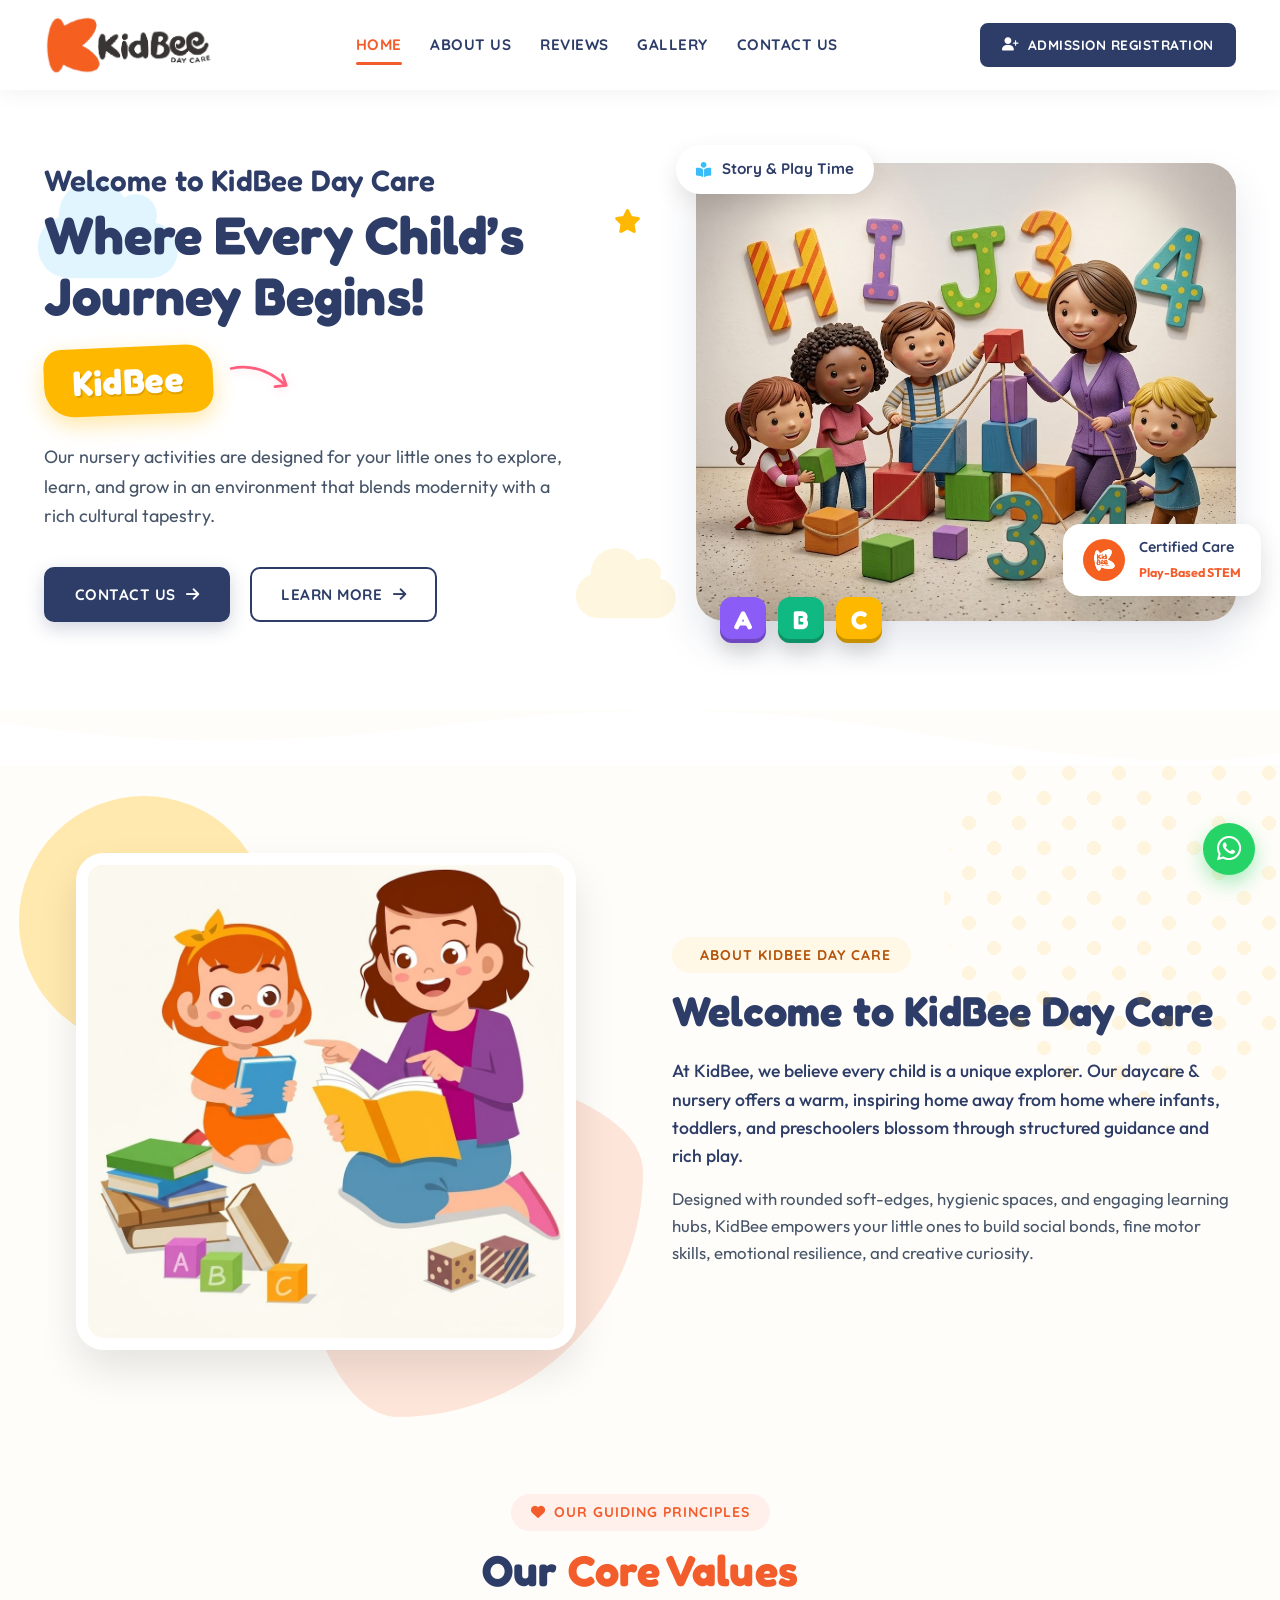
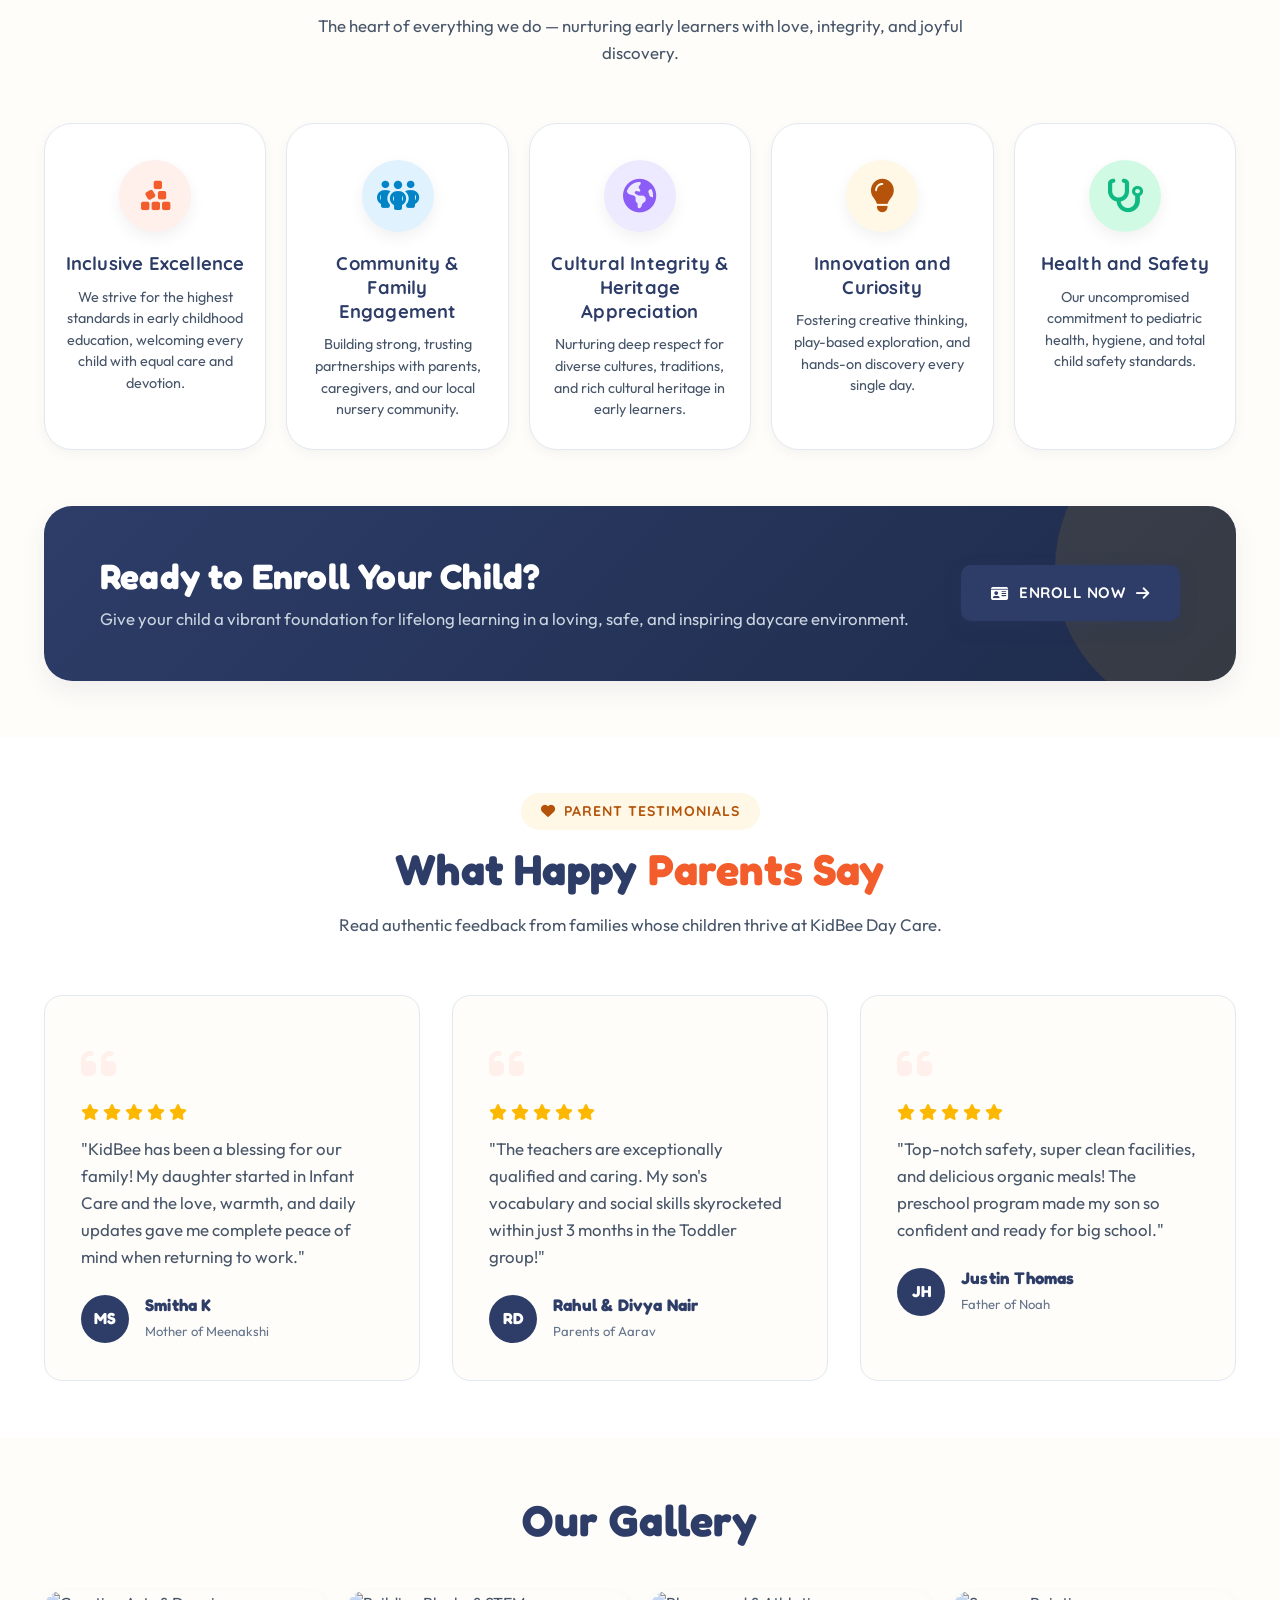
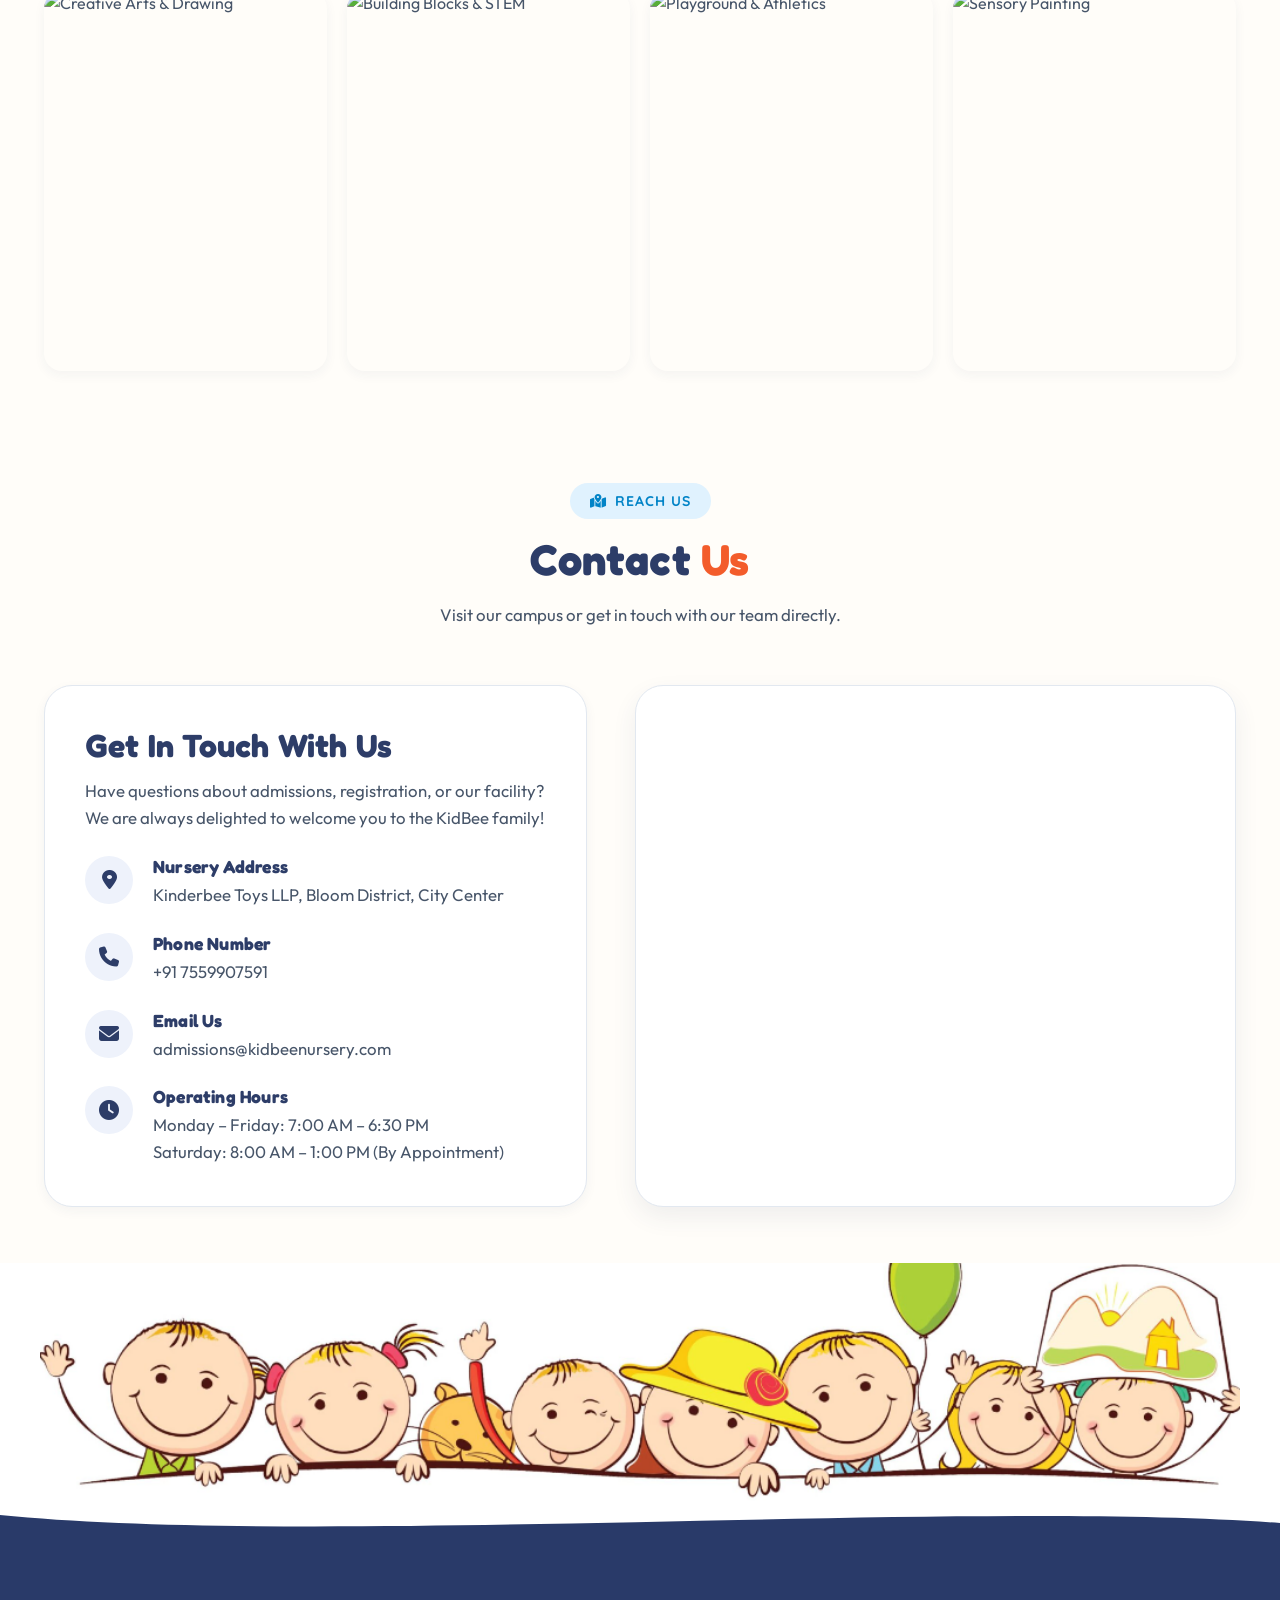
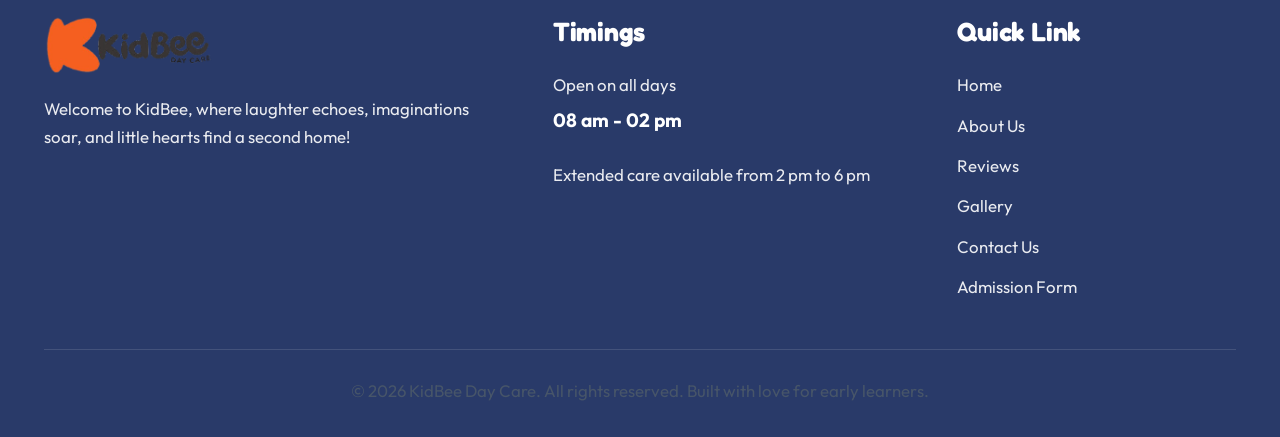
==== commit cc256a2f: "adjusted mobile responsiveness" ====
--- a/index.html
+++ b/index.html
@@ -51,12 +51,15 @@
         <a href="#reviews" class="nav-link">REVIEWS</a>
         <a href="#gallery" class="nav-link">GALLERY</a>
         <a href="#contact" class="nav-link">CONTACT US</a>
+        <a href="admission.html" class="nav-link nav-mobile-admission-link">
+          <i class="fa-solid fa-id-card"></i> ADMISSION REGISTRATION
+        </a>
       </nav>
 
       <!-- Colored Admission Registration Button in header-actions -->
       <div class="header-actions">
-        <a href="#admission" class="btn btn-navy-sm" id="admissionRegisterHeaderBtn">
-          <i class="fa-solid fa-user-plus"></i> ADMISSION REGISTRATION
+        <a href="admission.html" class="btn btn-navy-sm header-admission-btn" id="admissionRegisterHeaderBtn">
+          <i class="fa-solid fa-user-plus"></i> <span class="btn-text-full">ADMISSION REGISTRATION</span><span class="btn-text-short">REGISTER</span>
         </a>
         <button class="mobile-toggle" id="mobileToggle" aria-label="Toggle navigation menu">
           <i class="fa-solid fa-bars"></i>
@@ -255,7 +258,7 @@
           <p>Give your child a vibrant foundation for lifelong learning in a loving, safe, and inspiring daycare
             environment.</p>
         </div>
-        <a href="#admission" class="btn btn-navy"><i class="fa-solid fa-id-card"></i> ENROLL NOW <i
+        <a href="admission.html" class="btn btn-navy"><i class="fa-solid fa-id-card"></i> ENROLL NOW <i
             class="fa-solid fa-arrow-right"></i></a>
       </div>
     </div>
@@ -394,268 +397,7 @@
     </div>
   </section>
 
-  <!-- ==========================================================================
-       Comprehensive Daycare Admission Registration Form Section
-       ========================================================================== -->
-  <section class="section-padding admission-section" id="admission">
-    <div class="container">
-      <div class="section-header">
-        <span class="badge-pill badge-coral"><i class="fa-solid fa-id-card"></i> ADMISSIONS OPEN</span>
-        <h2>Daycare <span>Admission Form</span></h2>
-        <p>Please complete all details below to register your child for daycare admission.</p>
-      </div>
-
-      <div class="inquiry-form-card comprehensive-form-card" style="max-width: 960px; margin: 0 auto;">
-        <form id="admissionRegistrationForm">
-
-          <!-- SECTION 1: CHILD DETAILS -->
-          <div class="form-section-block">
-            <h3 class="form-block-title"><i class="fa-solid fa-child"></i> 1. Child Details</h3>
-
-            <div class="form-row">
-              <div class="form-group">
-                <label for="childName">Child Name *</label>
-                <input type="text" id="childName" class="form-control" placeholder="Full name of child" required>
-              </div>
-              <div class="form-group">
-                <label for="childDob">Date of Birth *</label>
-                <input type="date" id="childDob" class="form-control" required>
-              </div>
-            </div>
-
-            <div class="form-row">
-              <div class="form-group">
-                <label for="childAge">Age *</label>
-                <input type="text" id="childAge" class="form-control" placeholder="e.g. 2 Years 4 Months" required>
-              </div>
-              <div class="form-group">
-                <label for="childGender">Gender *</label>
-                <select id="childGender" class="form-control" required>
-                  <option value="">Select Gender</option>
-                  <option value="Male">Male</option>
-                  <option value="Female">Female</option>
-                  <option value="Other">Other</option>
-                </select>
-              </div>
-              <div class="form-group">
-                <label for="childBlood">Blood Group</label>
-                <select id="childBlood" class="form-control">
-                  <option value="">Select Blood Group</option>
-                  <option value="A+">A+</option>
-                  <option value="A-">A-</option>
-                  <option value="B+">B+</option>
-                  <option value="B-">B-</option>
-                  <option value="O+">O+</option>
-                  <option value="O-">O-</option>
-                  <option value="AB+">AB+</option>
-                  <option value="AB-">AB-</option>
-                </select>
-              </div>
-            </div>
-
-            <div class="form-row">
-              <div class="form-group">
-                <label for="childAllergies">Allergies (if any)</label>
-                <input type="text" id="childAllergies" class="form-control"
-                  placeholder="List any food or dust allergies">
-              </div>
-              <div class="form-group">
-                <label for="childMedical">Medical Condition (if any)</label>
-                <input type="text" id="childMedical" class="form-control"
-                  placeholder="Describe medical condition or notes">
-              </div>
-            </div>
-          </div>
-
-          <!-- SECTION 2: PARENT / GUARDIAN DETAILS -->
-          <div class="form-section-block">
-            <h3 class="form-block-title"><i class="fa-solid fa-users"></i> 2. Parent / Guardian Details</h3>
-
-            <h4 class="form-sub-heading"><i class="fa-solid fa-user-tie"></i> Father's Details</h4>
-            <div class="form-row">
-              <div class="form-group">
-                <label for="fatherName">Father's Name *</label>
-                <input type="text" id="fatherName" class="form-control" placeholder="Father's full name" required>
-              </div>
-              <div class="form-group">
-                <label for="fatherPhone">Father's Phone Number *</label>
-                <input type="tel" id="fatherPhone" class="form-control" placeholder="Mobile phone number" required>
-              </div>
-              <div class="form-group">
-                <label for="fatherOccupation">Occupation</label>
-                <input type="text" id="fatherOccupation" class="form-control" placeholder="Father's occupation">
-              </div>
-            </div>
-
-            <h4 class="form-sub-heading" style="margin-top: 1rem;"><i class="fa-solid fa-user-nurse"></i> Mother's
-              Details</h4>
-            <div class="form-row">
-              <div class="form-group">
-                <label for="motherName">Mother's Name *</label>
-                <input type="text" id="motherName" class="form-control" placeholder="Mother's full name" required>
-              </div>
-              <div class="form-group">
-                <label for="motherPhone">Mother's Phone Number *</label>
-                <input type="tel" id="motherPhone" class="form-control" placeholder="Mobile phone number" required>
-              </div>
-              <div class="form-group">
-                <label for="motherOccupation">Occupation</label>
-                <input type="text" id="motherOccupation" class="form-control" placeholder="Mother's occupation">
-              </div>
-            </div>
-
-            <div class="form-group" style="margin-top: 1rem;">
-              <label for="residentialAddress">Residential Address *</label>
-              <textarea id="residentialAddress" class="form-control" rows="2"
-                placeholder="Full residential home address..." required></textarea>
-            </div>
-
-            <h4 class="form-sub-heading" style="margin-top: 1.25rem;"><i class="fa-solid fa-phone-volume"></i> Emergency
-              Contact (Other than Parents)</h4>
-            <div class="form-row">
-              <div class="form-group">
-                <label for="emergencyName">Contact Name *</label>
-                <input type="text" id="emergencyName" class="form-control" placeholder="Emergency contact name"
-                  required>
-              </div>
-              <div class="form-group">
-                <label for="emergencyRelation">Relationship *</label>
-                <input type="text" id="emergencyRelation" class="form-control" placeholder="e.g. Grandparent / Uncle"
-                  required>
-              </div>
-              <div class="form-group">
-                <label for="emergencyPhone">Phone Number *</label>
-                <input type="tel" id="emergencyPhone" class="form-control" placeholder="Emergency phone number"
-                  required>
-              </div>
-            </div>
-          </div>
-
-          <!-- SECTION 3: PICKUP AUTHORIZATION -->
-          <div class="form-section-block">
-            <h3 class="form-block-title"><i class="fa-solid fa-id-card-clip"></i> 3. Pickup Authorization</h3>
-            <p style="font-size: 0.9rem; color: var(--text-muted); margin-bottom: 1rem;">Persons authorized to pick up
-              the child from daycare:</p>
-
-            <div class="form-row">
-              <div class="form-group">
-                <label for="pickup1Name">1. Name</label>
-                <input type="text" id="pickup1Name" class="form-control" placeholder="Authorized person 1 name">
-              </div>
-              <div class="form-group">
-                <label for="pickup1Phone">1. Phone</label>
-                <input type="tel" id="pickup1Phone" class="form-control" placeholder="Phone number">
-              </div>
-            </div>
-
-            <div class="form-row">
-              <div class="form-group">
-                <label for="pickup2Name">2. Name</label>
-                <input type="text" id="pickup2Name" class="form-control" placeholder="Authorized person 2 name">
-              </div>
-              <div class="form-group">
-                <label for="pickup2Phone">2. Phone</label>
-                <input type="tel" id="pickup2Phone" class="form-control" placeholder="Phone number">
-              </div>
-            </div>
-
-            <div class="form-row">
-              <div class="form-group">
-                <label for="pickup3Name">3. Name</label>
-                <input type="text" id="pickup3Name" class="form-control" placeholder="Authorized person 3 name">
-              </div>
-              <div class="form-group">
-                <label for="pickup3Phone">3. Phone</label>
-                <input type="tel" id="pickup3Phone" class="form-control" placeholder="Phone number">
-              </div>
-            </div>
-          </div>
-
-          <!-- SECTION 4: DAY CARE TIMING -->
-          <div class="form-section-block">
-            <h3 class="form-block-title"><i class="fa-solid fa-clock"></i> 4. Day Care Timing</h3>
-
-            <div class="form-group">
-              <label>Select Plan Option *</label>
-              <div class="radio-options-grid">
-                <label class="radio-card-label">
-                  <input type="radio" name="timingPlan" value="Full Day" required>
-                  <span>Full Day</span>
-                </label>
-                <label class="radio-card-label">
-                  <input type="radio" name="timingPlan" value="Half Day">
-                  <span>Half Day</span>
-                </label>
-                <label class="radio-card-label">
-                  <input type="radio" name="timingPlan" value="After School Care">
-                  <span>After School Care</span>
-                </label>
-              </div>
-            </div>
-
-            <div class="form-group" style="margin-top: 1rem;">
-              <label for="preferredTiming">Preferred Timing (Specify Hours)</label>
-              <input type="text" id="preferredTiming" class="form-control" placeholder="e.g. 8:00 AM - 4:00 PM">
-            </div>
-          </div>
-
-          <!-- SECTION 5: HEALTH DECLARATION -->
-          <div class="form-section-block">
-            <h3 class="form-block-title"><i class="fa-solid fa-notes-medical"></i> 5. Health Declaration</h3>
-
-            <div class="form-group">
-              <label>Is the child currently under any medication? *</label>
-              <div class="radio-inline-group">
-                <label><input type="radio" name="underMedication" value="Yes" required> Yes</label>
-                <label><input type="radio" name="underMedication" value="No"> No</label>
-              </div>
-              <input type="text" id="medicationDetails" class="form-control"
-                placeholder="If yes, specify medication details" style="margin-top: 0.5rem;">
-            </div>
-
-            <div class="form-group" style="margin-top: 1.25rem;">
-              <label>Any food restrictions? *</label>
-              <div class="radio-inline-group">
-                <label><input type="radio" name="foodRestrictions" value="Yes" required> Yes</label>
-                <label><input type="radio" name="foodRestrictions" value="No"> No</label>
-              </div>
-              <input type="text" id="foodRestrictionDetails" class="form-control"
-                placeholder="If yes, specify food restriction details" style="margin-top: 0.5rem;">
-            </div>
-          </div>
-
-          <!-- SECTION 6: PARENT CONSENT DECLARATION -->
-          <div class="form-section-block">
-            <h3 class="form-block-title"><i class="fa-solid fa-signature"></i> 6. Parent Consent Declaration</h3>
-
-            <div class="consent-box">
-              <label class="checkbox-label">
-                <input type="checkbox" id="consentCheckbox" required>
-                <span>I hereby declare that the information provided above is true. I agree to follow the rules and
-                  regulations of the daycare centre.</span>
-              </label>
-            </div>
-
-            <div class="form-row" style="margin-top: 1.25rem;">
-              <div class="form-group">
-                <label for="parentSignature">Parent / Guardian Signature (Full Name) *</label>
-                <input type="text" id="parentSignature" class="form-control"
-                  placeholder="Type parent's full name as signature" required>
-              </div>
-              <div class="form-group">
-                <label for="declarationDate">Date *</label>
-                <input type="date" id="declarationDate" class="form-control" required>
-              </div>
-            </div>
-          </div>
-
-          <button type="submit" class="btn btn-navy"
-            style="width: 100%; justify-content: center; margin-top: 1.5rem;"><i class="fa-solid fa-paper-plane"></i>
-            Submit Daycare Admission Form</button>
-        </form>
-      </div>
-    </div>
-  </section>
+
 
   <!-- ==========================================================================
        Contact Us & Embedded Google Map Section
@@ -767,6 +509,7 @@
               <li><a href="#reviews">Reviews</a></li>
               <li><a href="#gallery">Gallery</a></li>
               <li><a href="#contact">Contact Us</a></li>
+              <li><a href="admission.html">Admission Form</a></li>
             </ul>
           </div>
         </div>
--- a/css/style.css
+++ b/css/style.css
@@ -395,6 +395,25 @@
   display: flex;
   align-items: center;
   gap: 1rem;
+}
+
+.header-admission-btn {
+  display: inline-flex;
+  align-items: center;
+  gap: 0.5rem;
+  white-space: nowrap;
+}
+
+.header-admission-btn .btn-text-short {
+  display: none;
+}
+
+.header-admission-btn .btn-text-full {
+  display: inline;
+}
+
+.nav-mobile-admission-link {
+  display: none;
 }
 
 .mobile-toggle {
@@ -1697,15 +1716,118 @@
   }
 }
 
-/* Responsive Breakdown across All Gadgets */
+/* ==========================================================================
+   Responsive Breakdown & Mobile Optimization System
+   ========================================================================== */
+
+/* --- Desktops & Laptops (Max 1200px) --- */
 @media (max-width: 1200px) {
   .core-values-grid {
     grid-template-columns: repeat(3, 1fr);
   }
-}
-
+
+  .minimal-gallery-grid {
+    grid-template-columns: repeat(2, 1fr);
+  }
+}
+
+/* --- Tablets & Small Desktops (Max 992px) --- */
 @media (max-width: 992px) {
-
+  .header-nav .container {
+    height: 74px;
+  }
+
+  .brand-logo-img {
+    height: 48px;
+    max-height: 48px;
+  }
+
+  /* Navbar Admission Button adjustment for tablets */
+  .header-admission-btn .btn-text-full {
+    display: none;
+  }
+
+  .header-admission-btn .btn-text-short {
+    display: inline;
+  }
+
+  .header-admission-btn {
+    padding: 0.55rem 1rem;
+    font-size: 0.82rem;
+    border-radius: var(--radius-pill);
+    gap: 0.45rem;
+  }
+
+  .mobile-toggle {
+    display: flex;
+    align-items: center;
+    justify-content: center;
+    width: 44px;
+    height: 44px;
+    border-radius: 10px;
+    background: var(--color-navy-light);
+    color: var(--color-navy);
+    font-size: 1.25rem;
+    cursor: pointer;
+    transition: all 0.2s ease;
+  }
+
+  .mobile-toggle:hover {
+    background: var(--color-primary-light);
+    color: var(--color-primary);
+  }
+
+  .nav-menu {
+    position: fixed;
+    top: 74px;
+    left: -100%;
+    width: 100%;
+    height: calc(100vh - 74px);
+    background: #FFFFFF;
+    flex-direction: column;
+    padding: 2rem 1.5rem;
+    gap: 1.25rem;
+    overflow-y: auto;
+    z-index: 999;
+    box-shadow: 0 12px 30px rgba(0, 0, 0, 0.12);
+    transition: left 0.35s ease;
+  }
+
+  .nav-menu.active {
+    left: 0;
+  }
+
+  .nav-link {
+    width: 100%;
+    font-size: 1.05rem;
+    padding: 0.65rem 0;
+    border-bottom: 1px solid var(--border-color);
+  }
+
+  .nav-mobile-admission-link {
+    display: flex;
+    align-items: center;
+    justify-content: center;
+    gap: 0.65rem;
+    background: var(--color-navy);
+    color: #FFFFFF !important;
+    padding: 0.9rem 1.5rem;
+    border-radius: var(--radius-sm);
+    font-size: 0.95rem;
+    font-weight: 700;
+    width: 100%;
+    margin-top: 0.75rem;
+    text-align: center;
+    border-bottom: none;
+    box-shadow: 0 6px 18px rgba(45, 61, 104, 0.25);
+  }
+
+  .nav-mobile-admission-link:hover {
+    background: var(--color-primary);
+    color: #FFFFFF !important;
+  }
+
+  /* Grid Layout Adjustments */
   .hero-grid,
   .about-grid,
   .contact-grid {
@@ -1713,8 +1835,13 @@
     gap: 2.5rem;
   }
 
+  .hero-main-title {
+    font-size: 2.75rem;
+  }
+
   .core-values-grid {
     grid-template-columns: repeat(2, 1fr);
+    gap: 1.25rem;
   }
 
   .ready-enroll-card {
@@ -1723,75 +1850,508 @@
     padding: 2.5rem 1.75rem;
   }
 
-  .minimal-gallery-grid {
-    grid-template-columns: repeat(2, 1fr);
-  }
-
-  .hero-main-title {
-    font-size: 2.6rem;
-  }
-
-  .nav-menu {
-    position: fixed;
-    top: 90px;
-    left: -100%;
-    width: 100%;
-    height: calc(100vh - 90px);
-    background: #FFFFFF;
-    flex-direction: column;
-    padding: 2.5rem 1.5rem;
-    gap: 1.5rem;
-    transition: left 0.35s ease;
-    box-shadow: 0 10px 20px rgba(0, 0, 0, 0.1);
-  }
-
-  .nav-menu.active {
-    left: 0;
-  }
-
-  .mobile-toggle {
-    display: block;
-  }
-
-  .footer-grid,
+  .comprehensive-form-card {
+    padding: 2rem 1.75rem;
+  }
+
+  .contact-info-card {
+    padding: 2rem 1.75rem;
+  }
+
+  .contact-map-card {
+    min-height: 360px;
+    height: 360px;
+  }
+
+  .contact-map-card iframe {
+    min-height: 360px;
+    height: 360px;
+  }
+
   .footer-grid-ref {
     grid-template-columns: 1fr;
-    gap: 2rem;
-  }
-}
-
+    gap: 2.25rem;
+  }
+}
+
+/* --- Mobile Landscape & Phablets (Max 768px) --- */
+@media (max-width: 768px) {
+  .container {
+    padding: 0 1.25rem;
+  }
+
+  .section-padding {
+    padding: 3rem 0;
+  }
+
+  .section-header {
+    margin-bottom: 2.25rem;
+  }
+
+  .section-header h2 {
+    font-size: 2.1rem;
+  }
+
+  /* Hero Section Mobile */
+  .hero-section {
+    padding: 3rem 0 3.5rem 0;
+  }
+
+  .hero-sub-title {
+    font-size: 1.35rem;
+  }
+
+  .hero-main-title {
+    font-size: 2.3rem;
+  }
+
+  .hero-description {
+    font-size: 1rem;
+    margin-bottom: 1.75rem;
+  }
+
+  .hero-illustration-wrapper {
+    max-width: 480px;
+    margin: 0 auto;
+    width: 100%;
+  }
+
+  .abc-blocks-row {
+    bottom: -16px;
+    left: 16px;
+    gap: 0.5rem;
+  }
+
+  .abc-block {
+    width: 40px;
+    height: 40px;
+    font-size: 1.35rem;
+    border-radius: 10px;
+  }
+
+  /* About Section Mobile */
+  .about-image-wrapper {
+    padding: 0.5rem;
+    max-width: 480px;
+    margin: 0 auto;
+    width: 100%;
+  }
+
+  .about-shape-1,
+  .about-shape-2 {
+    display: none;
+  }
+
+  .about-content h2 {
+    font-size: 2rem;
+  }
+
+  /* Testimonials */
+  .testimonial-grid {
+    grid-template-columns: 1fr;
+    gap: 1.25rem;
+  }
+
+  .testimonial-card {
+    padding: 1.6rem 1.25rem;
+  }
+
+  /* Comprehensive Admission Form Mobile Layout */
+  .admission-section {
+    padding: 3rem 0;
+  }
+
+  .comprehensive-form-card {
+    padding: 1.5rem 1.15rem;
+    border-radius: var(--radius-md);
+  }
+
+  .form-section-block {
+    padding: 1.25rem 1rem;
+    margin-bottom: 1.25rem;
+    border-radius: 14px;
+  }
+
+  .form-block-title {
+    font-size: 1.15rem;
+    margin-bottom: 1rem;
+    padding-bottom: 0.4rem;
+    gap: 0.5rem;
+  }
+
+  .form-sub-heading {
+    font-size: 0.98rem;
+    margin: 1.1rem 0 0.6rem 0;
+  }
+
+  .form-row {
+    grid-template-columns: 1fr;
+    gap: 0.85rem;
+    margin-top: 0.85rem;
+  }
+
+  .form-group label {
+    font-size: 0.86rem;
+  }
+
+  .form-control {
+    padding: 0.75rem 0.95rem;
+    font-size: 16px; /* Prevents auto-zoom on mobile browsers */
+    border-radius: 8px;
+    width: 100%;
+    max-width: 100%;
+  }
+
+  .radio-options-grid {
+    grid-template-columns: 1fr;
+    gap: 0.65rem;
+  }
+
+  .radio-card-label {
+    padding: 0.7rem 0.95rem;
+    font-size: 0.9rem;
+  }
+
+  .radio-inline-group {
+    flex-wrap: wrap;
+    gap: 1.25rem;
+  }
+
+  .consent-box {
+    padding: 0.95rem 0.85rem;
+  }
+
+  .checkbox-label {
+    font-size: 0.88rem;
+    gap: 0.65rem;
+  }
+
+  .checkbox-label input {
+    width: 18px;
+    height: 18px;
+    min-width: 18px;
+    flex-shrink: 0;
+  }
+
+  /* Contact Us & Map Section Mobile Layout */
+  .contact-section {
+    padding: 3rem 0;
+  }
+
+  .contact-info-card {
+    padding: 1.6rem 1.25rem;
+    border-radius: var(--radius-md);
+  }
+
+  .contact-info-card h3 {
+    font-size: 1.6rem;
+    margin-bottom: 0.5rem;
+  }
+
+  .info-item {
+    gap: 0.9rem;
+    margin-top: 1.15rem;
+    align-items: flex-start;
+  }
+
+  .info-icon {
+    width: 42px;
+    height: 42px;
+    font-size: 1.1rem;
+    flex-shrink: 0;
+  }
+
+  .info-details {
+    min-width: 0;
+    flex: 1;
+  }
+
+  .info-details h4 {
+    font-size: 1rem;
+    margin-bottom: 0.2rem;
+  }
+
+  .info-details p,
+  .info-details p a {
+    font-size: 0.92rem;
+    word-break: break-word;
+    overflow-wrap: anywhere;
+  }
+
+  .contact-map-card {
+    min-height: 310px;
+    height: 310px;
+    border-radius: var(--radius-md);
+    width: 100%;
+    max-width: 100%;
+    overflow: hidden;
+  }
+
+  .contact-map-card iframe {
+    min-height: 310px;
+    height: 310px;
+    border-radius: var(--radius-md);
+    width: 100% !important;
+    max-width: 100%;
+  }
+
+  /* Footer & Floating Widgets */
+  .footer-main-content {
+    padding: 2.5rem 0 1.5rem 0;
+  }
+
+  .footer-col-title {
+    font-size: 1.4rem;
+    margin-bottom: 1rem;
+  }
+
+  .floating-widgets {
+    bottom: 18px;
+    right: 18px;
+    gap: 0.5rem;
+  }
+
+  .btn-floating-whatsapp {
+    width: 48px;
+    height: 48px;
+    font-size: 1.55rem;
+  }
+
+  .btn-back-top {
+    width: 42px;
+    height: 42px;
+    font-size: 1.05rem;
+  }
+}
+
+/* --- Mobile Portrait Screens (Max 576px) --- */
 @media (max-width: 576px) {
+  .container {
+    padding: 0 1rem;
+  }
+
+  .header-nav .container {
+    height: 66px;
+  }
+
+  .brand-logo-img {
+    height: 40px;
+    max-height: 40px;
+  }
+
+  .header-actions {
+    gap: 0.5rem;
+  }
+
+  /* Clean, uncluttered navbar button for phone portrait */
+  .header-admission-btn {
+    padding: 0.45rem 0.75rem;
+    font-size: 0.76rem;
+    gap: 0.35rem;
+    font-weight: 700;
+  }
+
+  .header-admission-btn i {
+    font-size: 0.8rem;
+  }
+
+  .mobile-toggle {
+    width: 38px;
+    height: 38px;
+    font-size: 1.15rem;
+  }
+
+  .nav-menu {
+    top: 66px;
+    height: calc(100vh - 66px);
+    padding: 1.5rem 1rem;
+  }
+
+  /* Hero Section */
+  .hero-section {
+    padding: 2.25rem 0 3rem 0;
+  }
+
   .hero-main-title {
-    font-size: 2.1rem;
-  }
-
+    font-size: 1.95rem;
+    margin-bottom: 1rem;
+  }
+
+  .hero-sub-title {
+    font-size: 1.15rem;
+  }
+
+  .yellow-paint-badge {
+    font-size: 1.5rem;
+    padding: 0.25rem 1.1rem;
+    border-radius: 12px 18px 14px 20px;
+  }
+
+  .red-curved-arrow {
+    width: 48px;
+    height: 32px;
+  }
+
+  .hero-btn-group {
+    flex-direction: column;
+    width: 100%;
+    gap: 0.75rem;
+  }
+
+  .hero-btn-group .btn {
+    width: 100%;
+    justify-content: center;
+  }
+
+  .floating-books-badge {
+    top: -10px;
+    left: -5px;
+    padding: 0.45rem 0.85rem;
+    font-size: 0.78rem;
+    gap: 0.45rem;
+  }
+
+  .hero-brand-floating-badge {
+    bottom: 12px;
+    right: -5px;
+    padding: 0.45rem 0.85rem;
+    gap: 0.55rem;
+  }
+
+  .hero-brand-floating-badge img {
+    width: 32px;
+    height: 32px;
+  }
+
+  .hero-brand-floating-badge strong {
+    font-size: 0.78rem;
+  }
+
+  .hero-brand-floating-badge small {
+    font-size: 0.68rem;
+  }
+
+  .abc-blocks-row {
+    bottom: -12px;
+    left: 10px;
+    gap: 0.35rem;
+  }
+
+  .abc-block {
+    width: 34px;
+    height: 34px;
+    font-size: 1.2rem;
+    border-radius: 8px;
+  }
+
+  /* Core Values & Gallery */
   .core-values-grid {
     grid-template-columns: 1fr;
+    gap: 1rem;
+  }
+
+  .ready-enroll-card {
+    padding: 2rem 1.25rem;
+  }
+
+  .ready-enroll-content h2 {
+    font-size: 1.65rem;
+  }
+
+  .ready-enroll-card .btn {
+    width: 100%;
+    justify-content: center;
   }
 
   .minimal-gallery-grid {
     grid-template-columns: 1fr;
+    gap: 1rem;
   }
 
   .minimal-gallery-item {
-    height: 320px;
+    height: 280px;
+  }
+
+  .minimal-gallery-title {
+    font-size: 2rem;
+    margin-bottom: 1.75rem;
+  }
+
+  /* Comprehensive Form Phone Layout */
+  .comprehensive-form-card {
+    padding: 1.25rem 0.85rem;
+    border-radius: 16px;
+  }
+
+  .form-section-block {
+    padding: 1rem 0.75rem;
+    margin-bottom: 1rem;
+    border-radius: 12px;
+  }
+
+  .form-block-title {
+    font-size: 1.05rem;
+  }
+
+  .form-sub-heading {
+    font-size: 0.92rem;
+  }
+
+  /* Contact Us & Map on Phones */
+  .contact-info-card {
+    padding: 1.25rem 0.9rem;
+    border-radius: 16px;
+  }
+
+  .contact-info-card h3 {
+    font-size: 1.45rem;
+  }
+
+  .contact-map-card {
+    min-height: 270px;
+    height: 270px;
+    border-radius: 16px;
+  }
+
+  .contact-map-card iframe {
+    min-height: 270px;
+    height: 270px;
+    border-radius: 16px;
+  }
+
+  /* Modals */
+  .modal-box {
+    padding: 1.75rem 1.25rem;
+    width: 92%;
+    border-radius: 18px;
+  }
+
+  .modal-box h3 {
+    font-size: 1.45rem !important;
+  }
+}
+
+/* --- Extra Small Screens (Max 380px) --- */
+@media (max-width: 380px) {
+  .brand-logo-img {
+    height: 35px;
+  }
+
+  .header-admission-btn {
+    padding: 0.4rem 0.6rem;
+    font-size: 0.7rem;
+  }
+
+  .hero-main-title {
+    font-size: 1.75rem;
   }
 
   .yellow-paint-badge {
-    font-size: 1.7rem;
-    padding: 0.25rem 1.25rem;
-  }
-
-  .red-curved-arrow {
-    width: 55px;
-    height: 38px;
-  }
-
-  .form-row {
-    grid-template-columns: 1fr;
-  }
-
-  .about-features-list {
-    grid-template-columns: 1fr;
+    font-size: 1.35rem;
+    padding: 0.2rem 0.85rem;
+  }
+
+  .section-header h2 {
+    font-size: 1.75rem;
   }
 }
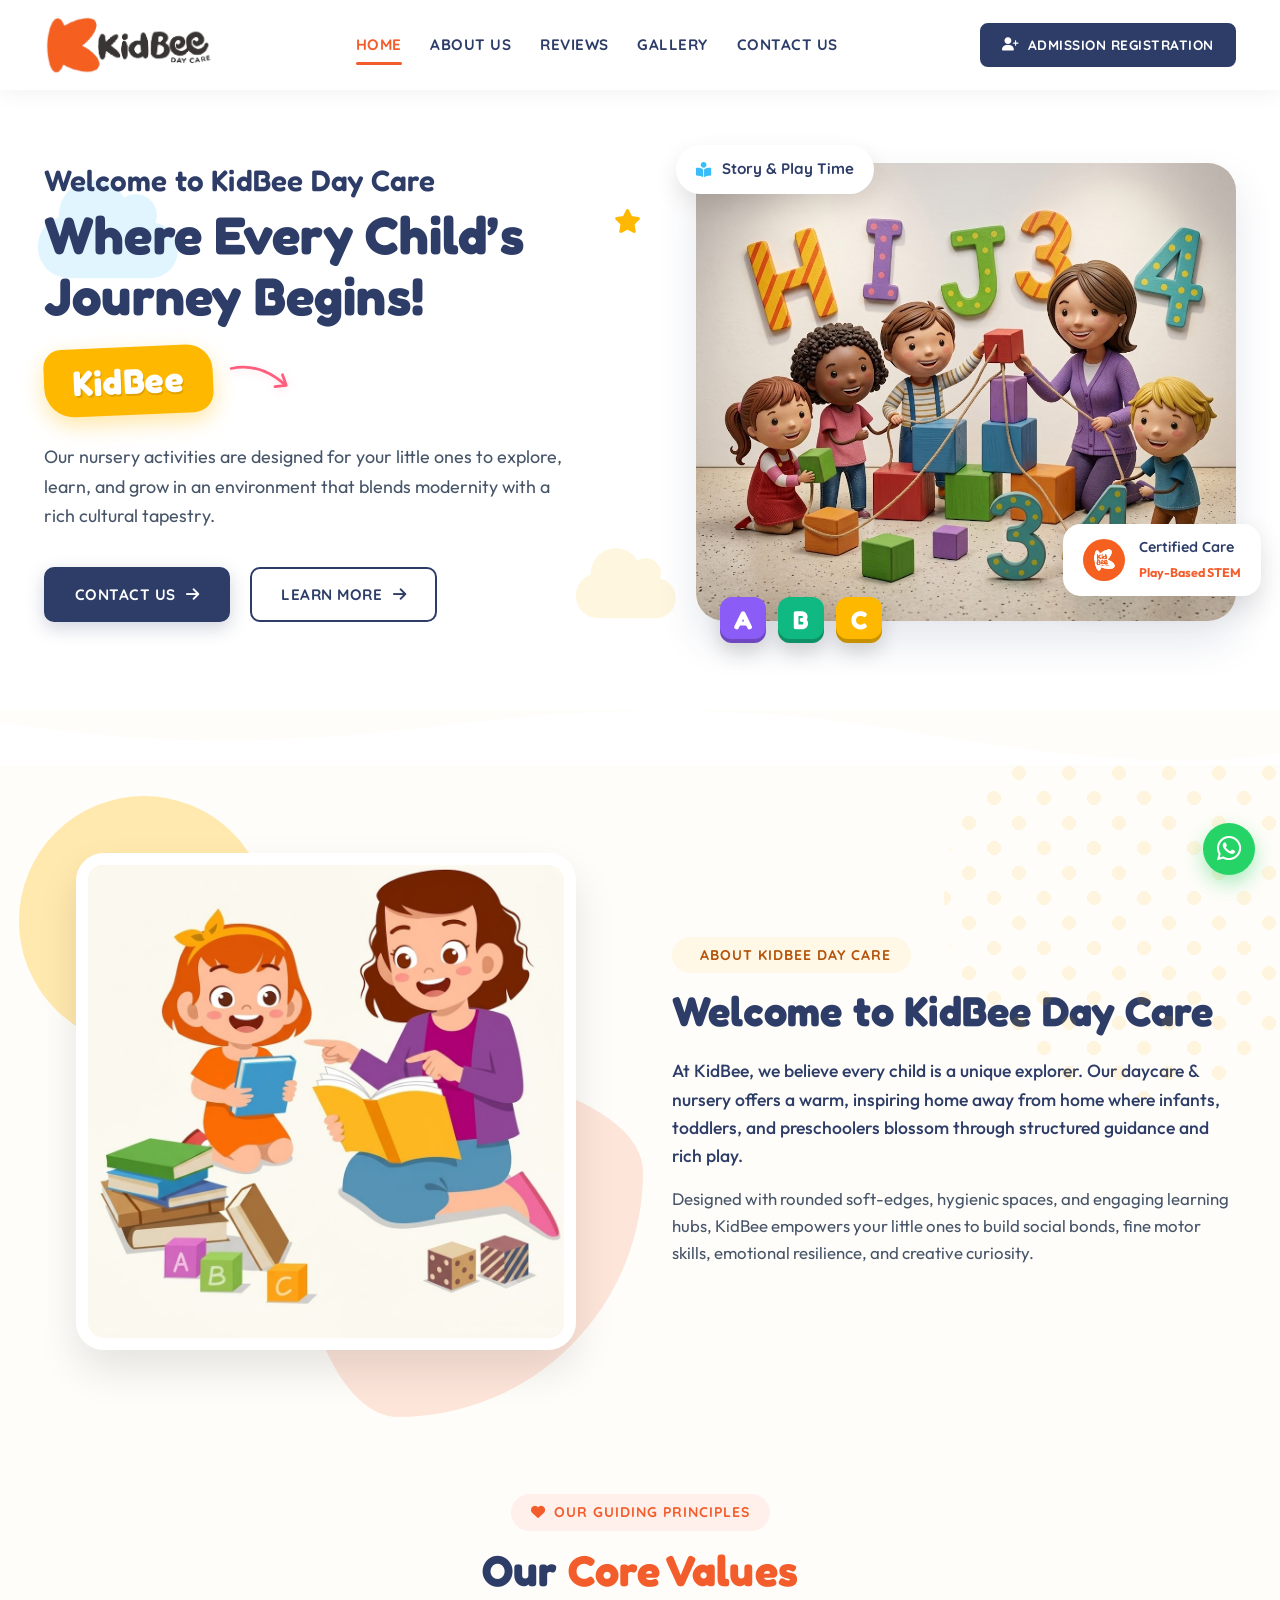
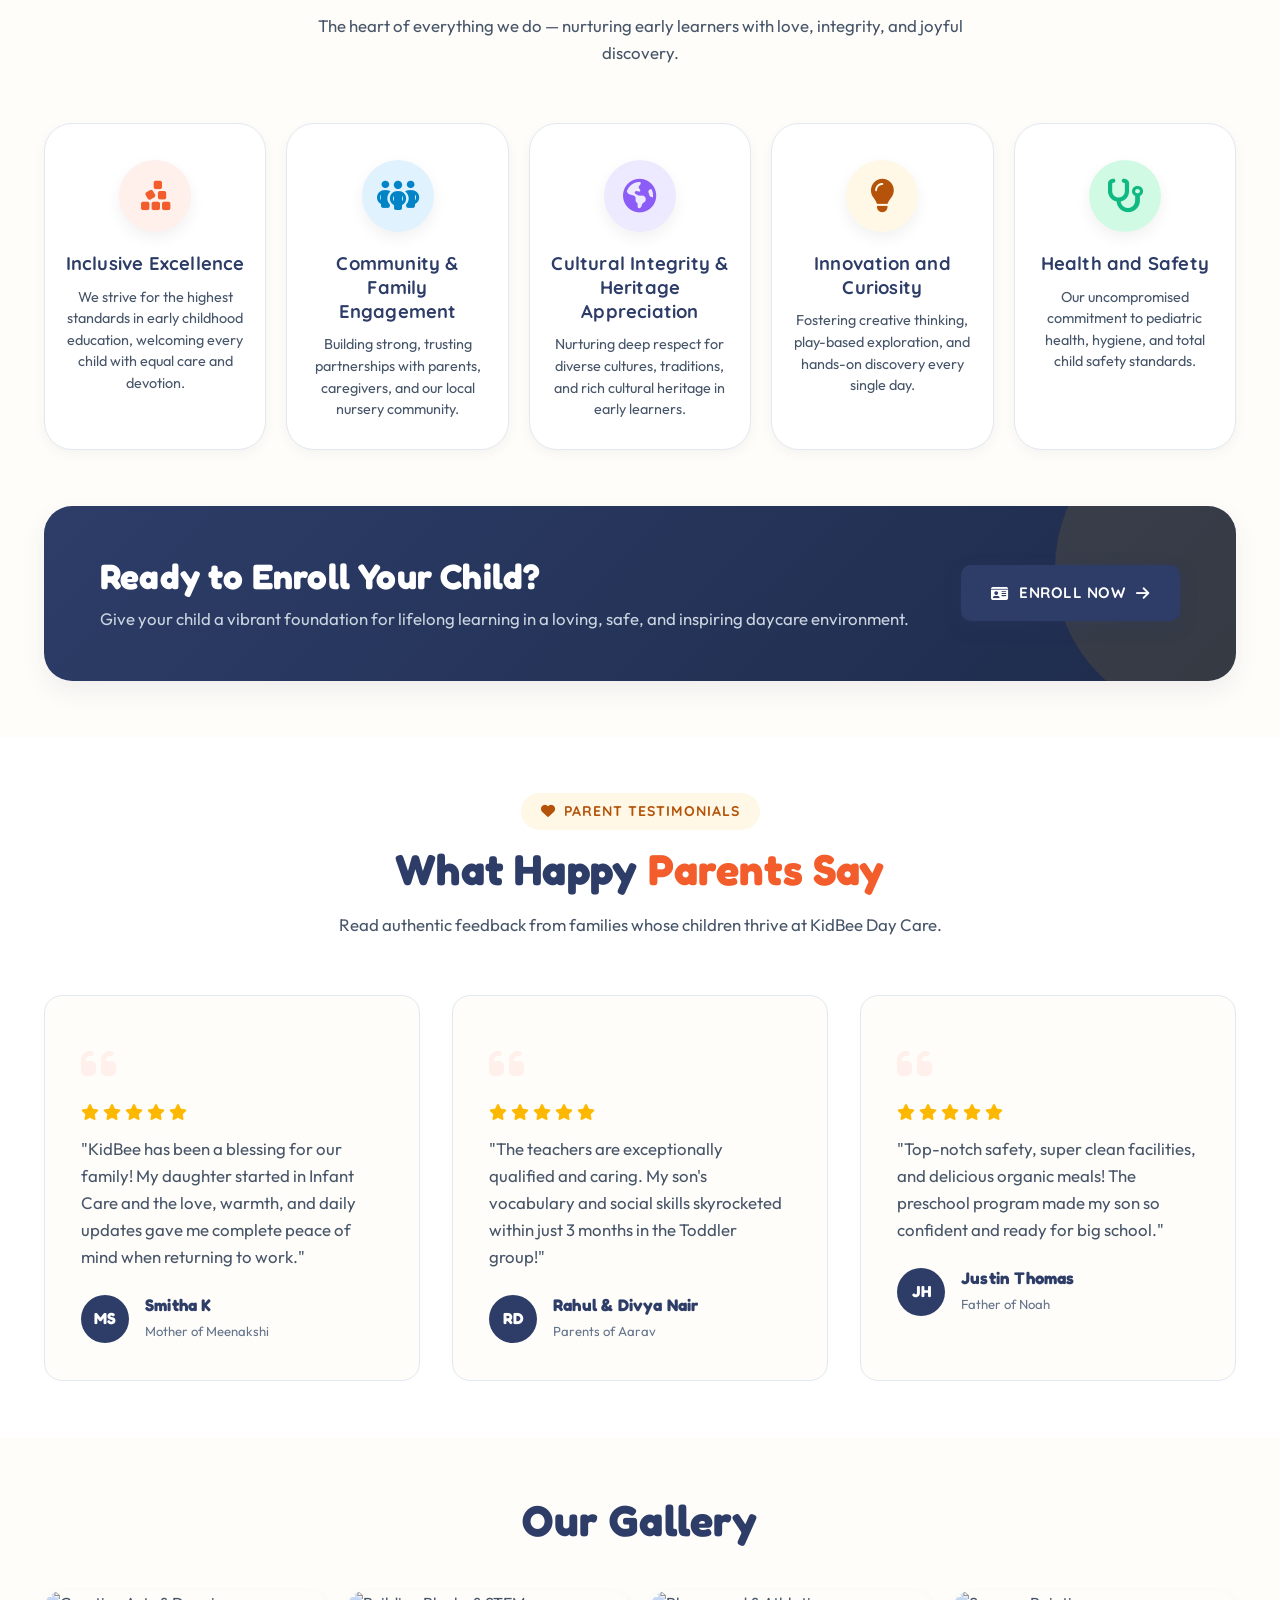
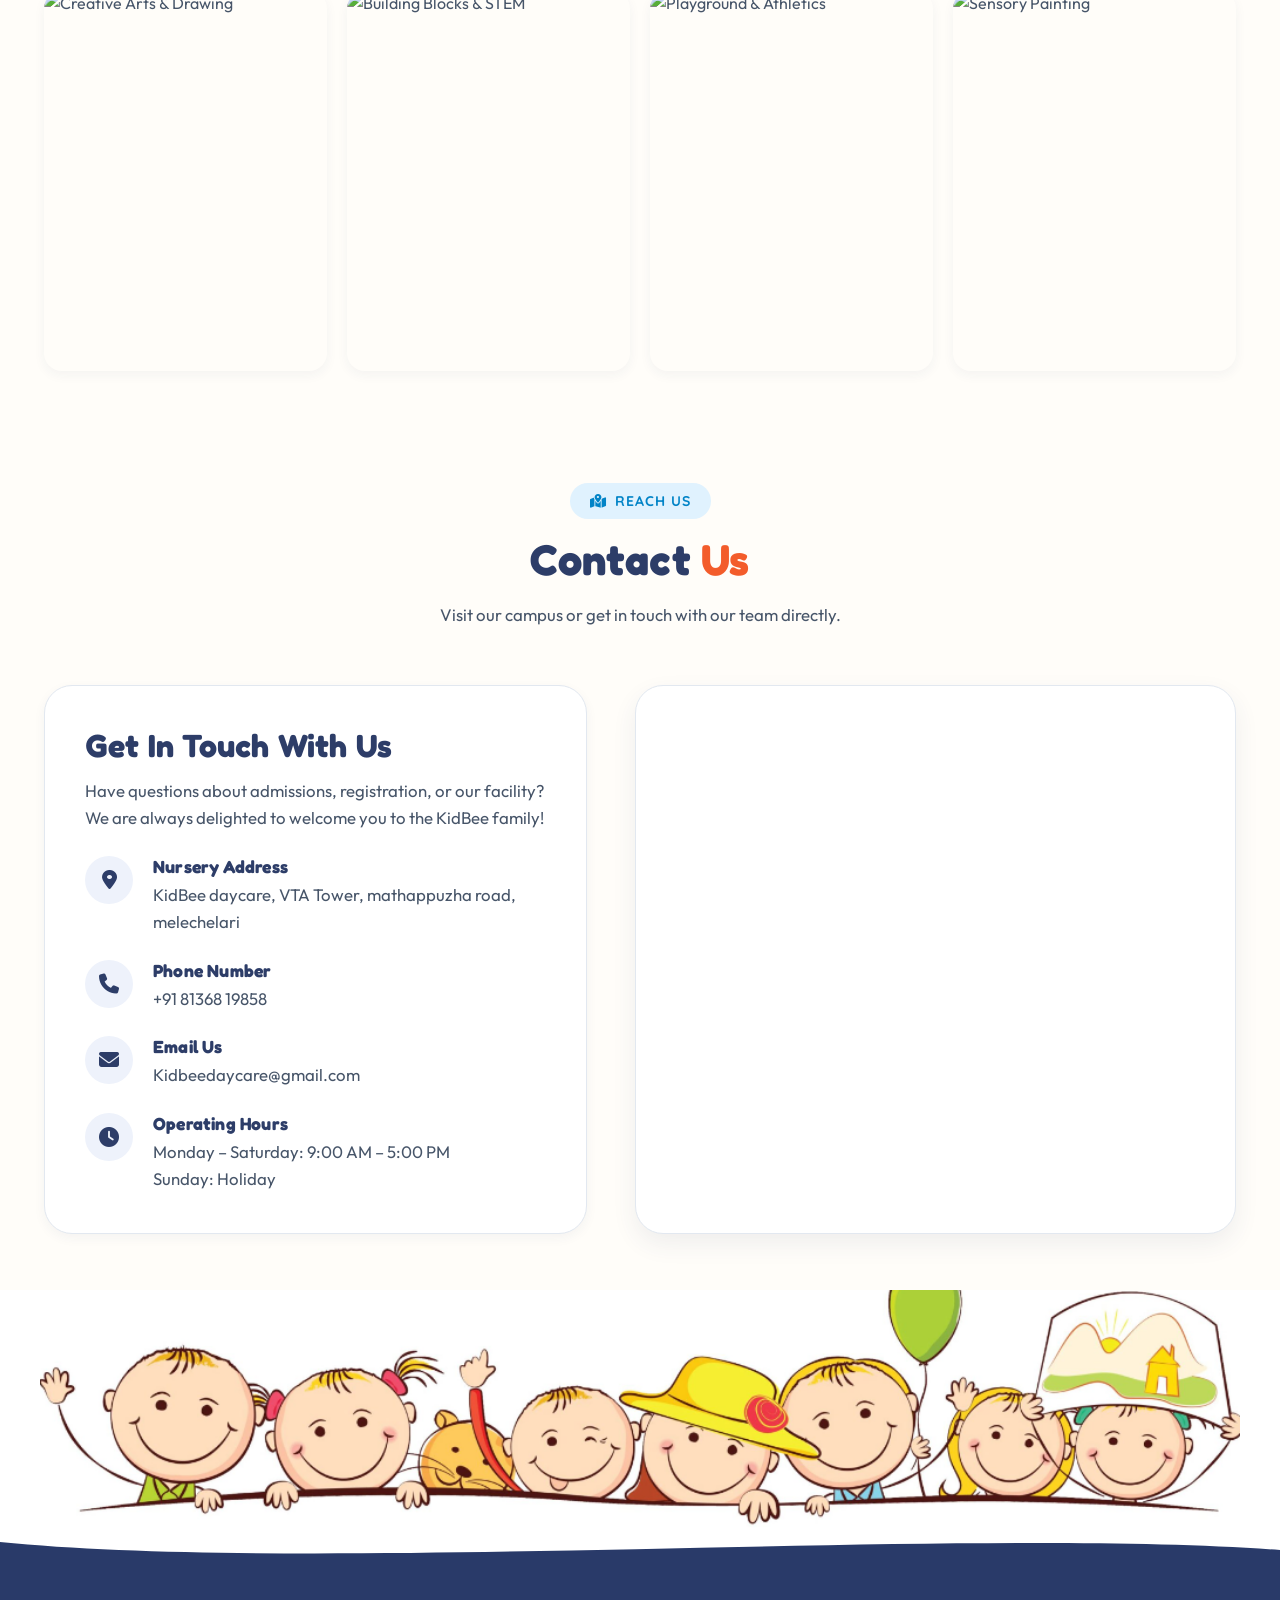
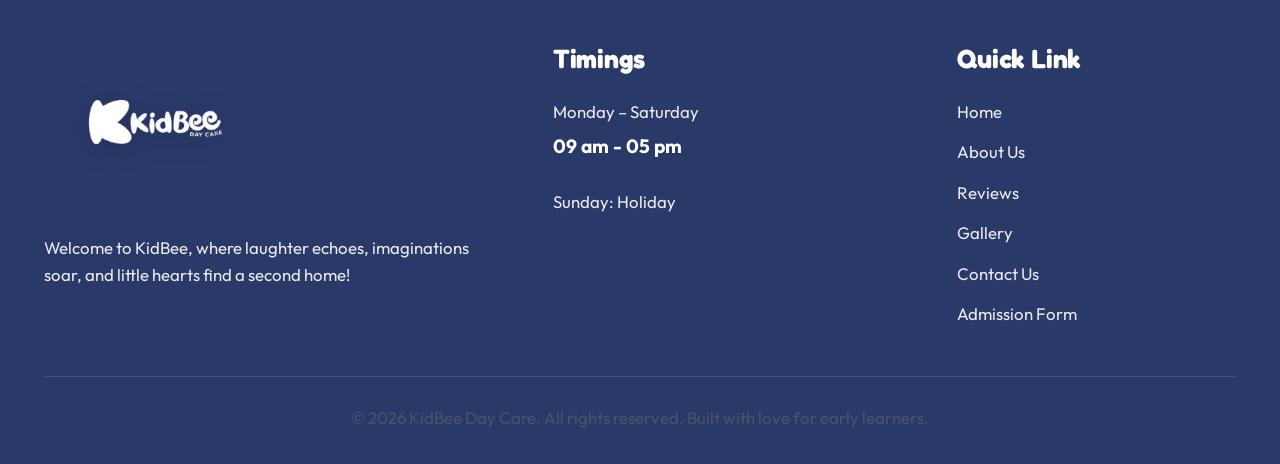
==== commit f7545801: "added admission form" ====
--- a/index.html
+++ b/index.html
@@ -327,6 +327,12 @@
           </div>
         </div>
       </div>
+
+      <!-- Mobile Testimonials Swipe Indicator -->
+      <div class="testimonial-swipe-hint">
+        <i class="fa-solid fa-arrows-left-right"></i>
+        <span>Swipe horizontally to view all parent reviews</span>
+      </div>
     </div>
   </section>
 
@@ -421,7 +427,7 @@
             <div class="info-icon"><i class="fa-solid fa-location-dot"></i></div>
             <div class="info-details">
               <h4>Nursery Address</h4>
-              <p>Kinderbee Toys LLP, Bloom District, City Center</p>
+              <p>KidBee daycare, VTA Tower, mathappuzha road, melechelari</p>
             </div>
           </div>
 
@@ -429,7 +435,7 @@
             <div class="info-icon"><i class="fa-solid fa-phone"></i></div>
             <div class="info-details">
               <h4>Phone Number</h4>
-              <p><a href="tel:+917559907591">+91 7559907591</a></p>
+              <p><a href="tel:+918136819858">+91 81368 19858</a></p>
             </div>
           </div>
 
@@ -437,7 +443,7 @@
             <div class="info-icon"><i class="fa-solid fa-envelope"></i></div>
             <div class="info-details">
               <h4>Email Us</h4>
-              <p><a href="mailto:admissions@kidbeenursery.com">admissions@kidbeenursery.com</a></p>
+              <p><a href="mailto:Kidbeedaycare@gmail.com">Kidbeedaycare@gmail.com</a></p>
             </div>
           </div>
 
@@ -445,7 +451,7 @@
             <div class="info-icon"><i class="fa-solid fa-clock"></i></div>
             <div class="info-details">
               <h4>Operating Hours</h4>
-              <p>Monday – Friday: 7:00 AM – 6:30 PM<br>Saturday: 8:00 AM – 1:00 PM (By Appointment)</p>
+              <p>Monday – Saturday: 9:00 AM – 5:00 PM<br>Sunday: Holiday</p>
             </div>
           </div>
         </div>
@@ -453,7 +459,7 @@
         <!-- Google Map Embedded (Right Side of Contact Us) -->
         <div class="contact-map-card">
           <iframe
-            src="https://www.google.com/maps/embed?pb=!1m18!1m12!1m3!1d250560.5761719449!2d75.72092959703383!3d11.112706617505872!2m3!1f0!2f0!3f0!3m2!1i1024!2i768!4f13.1!3m3!1m2!1s0x3ba7b113751386af%3A0x8980ec41eb3c519!2sKINDERBEE%20TOYS%20LLP!5e0!3m2!1sen!2sin!4v1790521672577!5m2!1sen!2sin"
+            src="https://www.google.com/maps/embed?pb=!1m18!1m12!1m3!1d250560.4363445642!2d75.58419519453128!3d11.112869400000008!2m3!1f0!2f0!3f0!3m2!1i1024!2i768!4f13.1!3m3!1m2!1s0x3ba651af2c1dd871%3A0x6ae2b5e1519ce25f!2sKidBee!5e0!3m2!1sen!2sin!4v1791630100322!5m2!1sen!2sin"
             width="100%" height="450" style="border:0;" allowfullscreen="" loading="lazy"
             referrerpolicy="strict-origin-when-cross-origin"></iframe>
         </div>
@@ -483,7 +489,7 @@
           <!-- Column 1: Logo & Warm Tagline -->
           <div class="footer-col-ref footer-brand-ref">
             <div class="footer-logo-box">
-              <img src="img/navbar-removebg-preview.png" alt="KidBee Day Care Logo" class="footer-ref-logo">
+              <img src="img/logo_footer.png" alt="KidBee Day Care Logo" class="footer-ref-logo">
             </div>
             <p class="footer-ref-desc">
               Welcome to KidBee, where laughter echoes, imaginations soar, and little hearts find a second home!
@@ -494,9 +500,9 @@
           <div class="footer-col-ref">
             <h3 class="footer-col-title">Timings</h3>
             <div class="timings-block">
-              <p class="timing-label">Open on all days</p>
-              <p class="timing-time">08 am - 02 pm</p>
-              <p class="timing-extended">Extended care available from 2 pm to 6 pm</p>
+              <p class="timing-label">Monday – Saturday</p>
+              <p class="timing-time">09 am - 05 pm</p>
+              <p class="timing-extended">Sunday: Holiday</p>
             </div>
           </div>
 
@@ -537,7 +543,7 @@
        Floating Contact & Back-to-Top Widgets
        ========================================================================== -->
   <div class="floating-widgets">
-    <a href="https://wa.me/917559907591" target="_blank" class="btn-floating-whatsapp" aria-label="Chat on WhatsApp">
+    <a href="https://wa.me/918136819858" target="_blank" class="btn-floating-whatsapp" aria-label="Chat on WhatsApp">
       <i class="fa-brands fa-whatsapp"></i>
     </a>
     <button class="btn-back-top" id="backTopBtn" aria-label="Back to top">
--- a/css/style.css
+++ b/css/style.css
@@ -1082,6 +1082,10 @@
   color: var(--text-muted);
 }
 
+.testimonial-swipe-hint {
+  display: none;
+}
+
 /* ==========================================================================
    Minimal Photo Gallery Section (Matching Reference Image)
    ========================================================================== */
@@ -1475,15 +1479,25 @@
 }
 
 .footer-logo-box {
-  margin-bottom: 1.25rem;
+  margin-bottom: 1.5rem;
+  display: inline-block;
 }
 
 .footer-ref-logo {
-  max-height: 60px;
+  max-height: 160px;
   width: auto;
+  max-width: 320px;
+  object-fit: contain;
+  display: block;
   background: transparent;
   padding: 0;
   box-shadow: none;
+  filter: drop-shadow(0 4px 14px rgba(0, 0, 0, 0.15));
+  transition: transform 0.3s ease;
+}
+
+.footer-ref-logo:hover {
+  transform: scale(1.03);
 }
 
 .footer-ref-desc {
@@ -1897,6 +1911,41 @@
     padding: 3rem 0 3.5rem 0;
   }
 
+  /* Cloud Adjustments for Mobile (Prevents Overlap/Coinciding with KidBee Animations & Badges) */
+  .cloud-bg {
+    font-size: 2.8rem;
+    opacity: 0.35;
+    z-index: 0;
+    pointer-events: none;
+  }
+
+  .cloud-1 {
+    top: 2%;
+    left: auto;
+    right: 5%;
+    font-size: 2.6rem;
+  }
+
+  .cloud-2 {
+    top: 38%;
+    right: auto;
+    left: -15px;
+    font-size: 2.4rem;
+  }
+
+  .cloud-3 {
+    bottom: 2%;
+    left: auto;
+    right: 8%;
+    font-size: 2.5rem;
+  }
+
+  .hero-content,
+  .hero-illustration-wrapper {
+    position: relative;
+    z-index: 2;
+  }
+
   .hero-sub-title {
     font-size: 1.35rem;
   }
@@ -1946,14 +1995,65 @@
     font-size: 2rem;
   }
 
-  /* Testimonials */
+  /* Testimonials Mobile Horizontal Scroll */
   .testimonial-grid {
-    grid-template-columns: 1fr;
+    display: flex;
+    flex-wrap: nowrap;
+    overflow-x: auto;
+    overflow-y: hidden;
+    scroll-snap-type: x mandatory;
+    -webkit-overflow-scrolling: touch;
     gap: 1.25rem;
+    padding: 0.5rem 0.5rem 1.25rem 0.5rem;
+    margin: 0 -0.5rem;
+    scrollbar-width: thin;
+    scrollbar-color: var(--color-yellow) rgba(0, 0, 0, 0.05);
+  }
+
+  .testimonial-grid::-webkit-scrollbar {
+    height: 5px;
+  }
+
+  .testimonial-grid::-webkit-scrollbar-track {
+    background: rgba(0, 0, 0, 0.04);
+    border-radius: 10px;
+  }
+
+  .testimonial-grid::-webkit-scrollbar-thumb {
+    background: var(--color-yellow);
+    border-radius: 10px;
   }
 
   .testimonial-card {
+    flex: 0 0 85%;
+    min-width: 280px;
+    max-width: 330px;
+    scroll-snap-align: center;
     padding: 1.6rem 1.25rem;
+    box-shadow: 0 8px 24px rgba(45, 61, 104, 0.08);
+  }
+
+  .testimonial-swipe-hint {
+    display: flex;
+    align-items: center;
+    justify-content: center;
+    gap: 0.5rem;
+    font-size: 0.85rem;
+    color: var(--color-primary);
+    font-weight: 600;
+    margin-top: 0.75rem;
+    animation: swipeHintPulse 2s infinite ease-in-out;
+  }
+
+  @keyframes swipeHintPulse {
+    0%, 100% {
+      transform: translateY(0);
+      opacity: 0.8;
+    }
+    50% {
+      transform: translateY(-3px);
+      opacity: 1;
+    }
   }
 
   /* Comprehensive Admission Form Mobile Layout */
@@ -2100,6 +2200,11 @@
     padding: 2.5rem 0 1.5rem 0;
   }
 
+  .footer-ref-logo {
+    max-height: 140px;
+    max-width: 270px;
+  }
+
   .footer-col-title {
     font-size: 1.4rem;
     margin-bottom: 1rem;
@@ -2172,6 +2277,30 @@
     padding: 2.25rem 0 3rem 0;
   }
 
+  /* Cloud Adjustments for Mobile Portrait */
+  .cloud-bg {
+    font-size: 2.2rem;
+    opacity: 0.28;
+  }
+
+  .cloud-1 {
+    top: 1.5%;
+    right: 5%;
+    font-size: 2.2rem;
+  }
+
+  .cloud-2 {
+    top: 42%;
+    left: -10px;
+    font-size: 2rem;
+  }
+
+  .cloud-3 {
+    bottom: 1%;
+    right: 5%;
+    font-size: 2.2rem;
+  }
+
   .hero-main-title {
     font-size: 1.95rem;
     margin-bottom: 1rem;
@@ -2329,6 +2458,18 @@
   .modal-box h3 {
     font-size: 1.45rem !important;
   }
+
+  /* Testimonials & Footer on Mobile Portrait */
+  .testimonial-card {
+    flex: 0 0 88%;
+    min-width: 260px;
+    padding: 1.4rem 1.15rem;
+  }
+
+  .footer-ref-logo {
+    max-height: 130px;
+    max-width: 240px;
+  }
 }
 
 /* --- Extra Small Screens (Max 380px) --- */
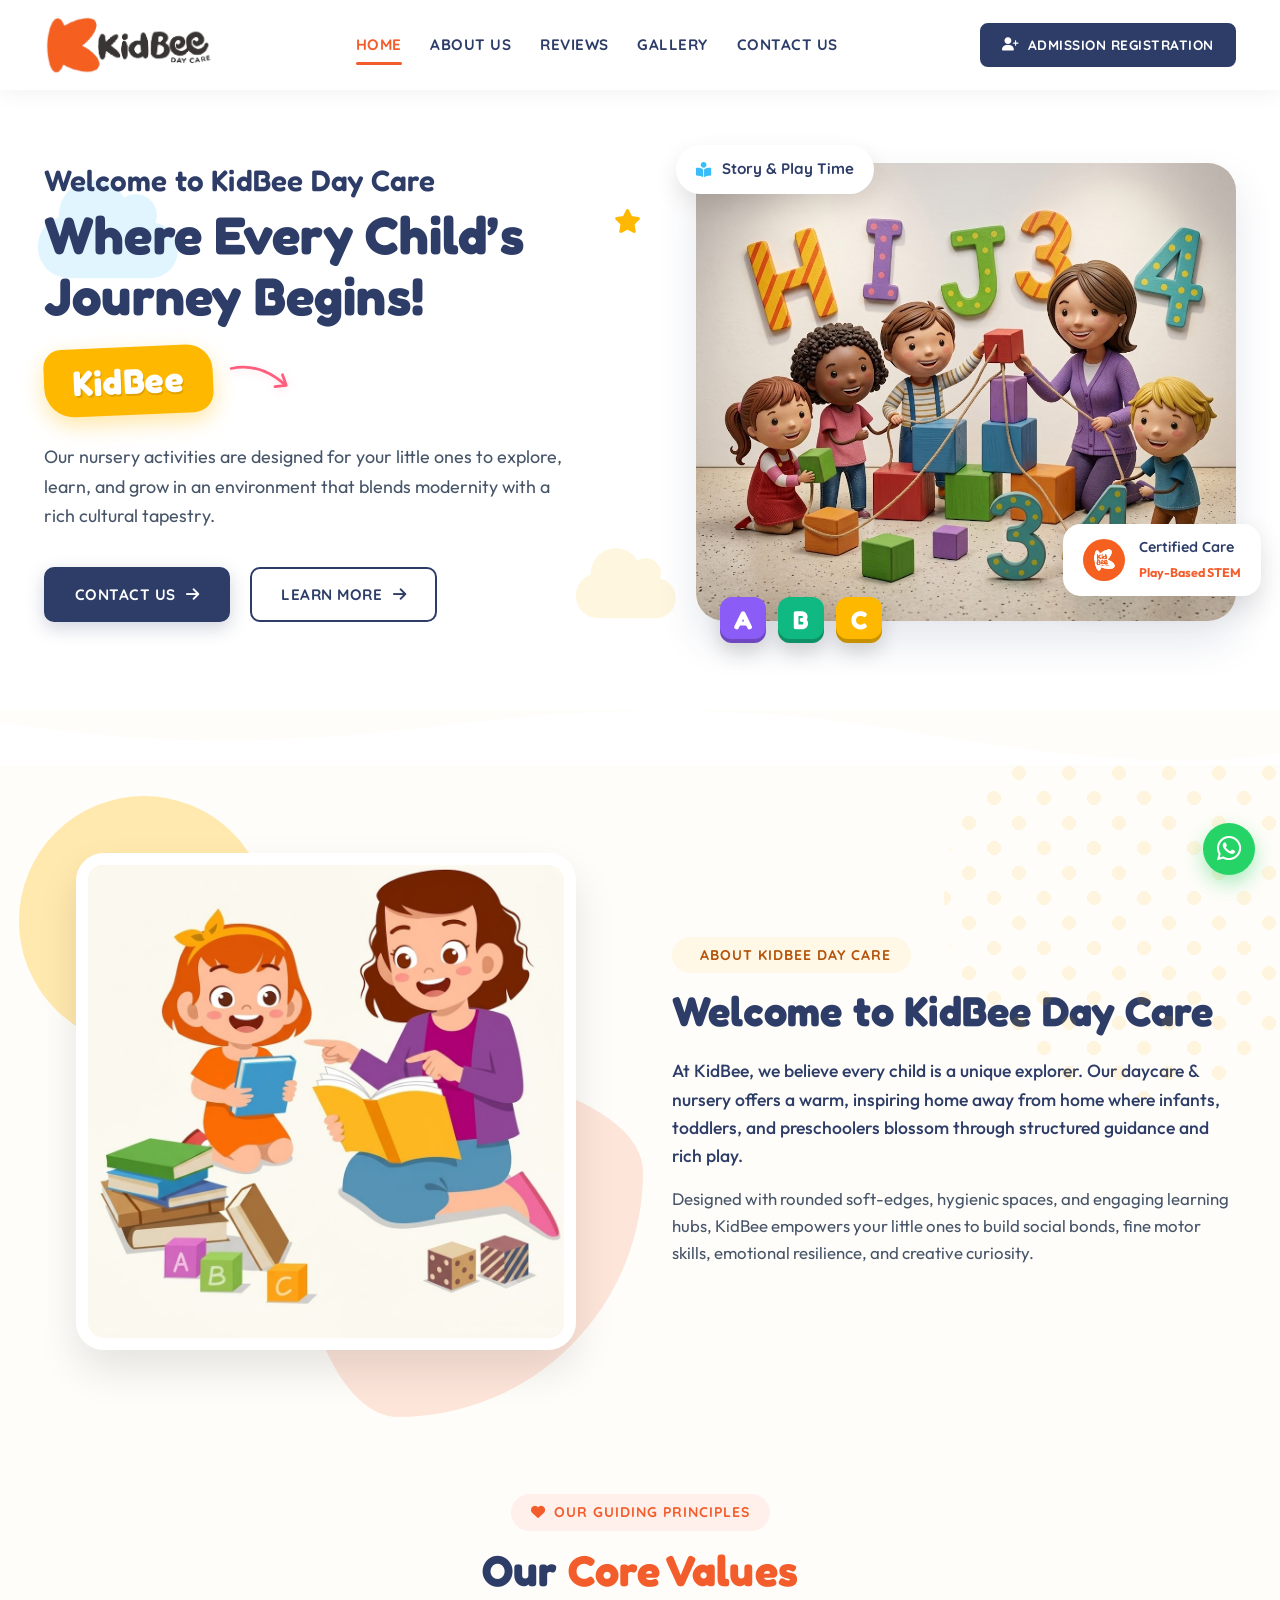
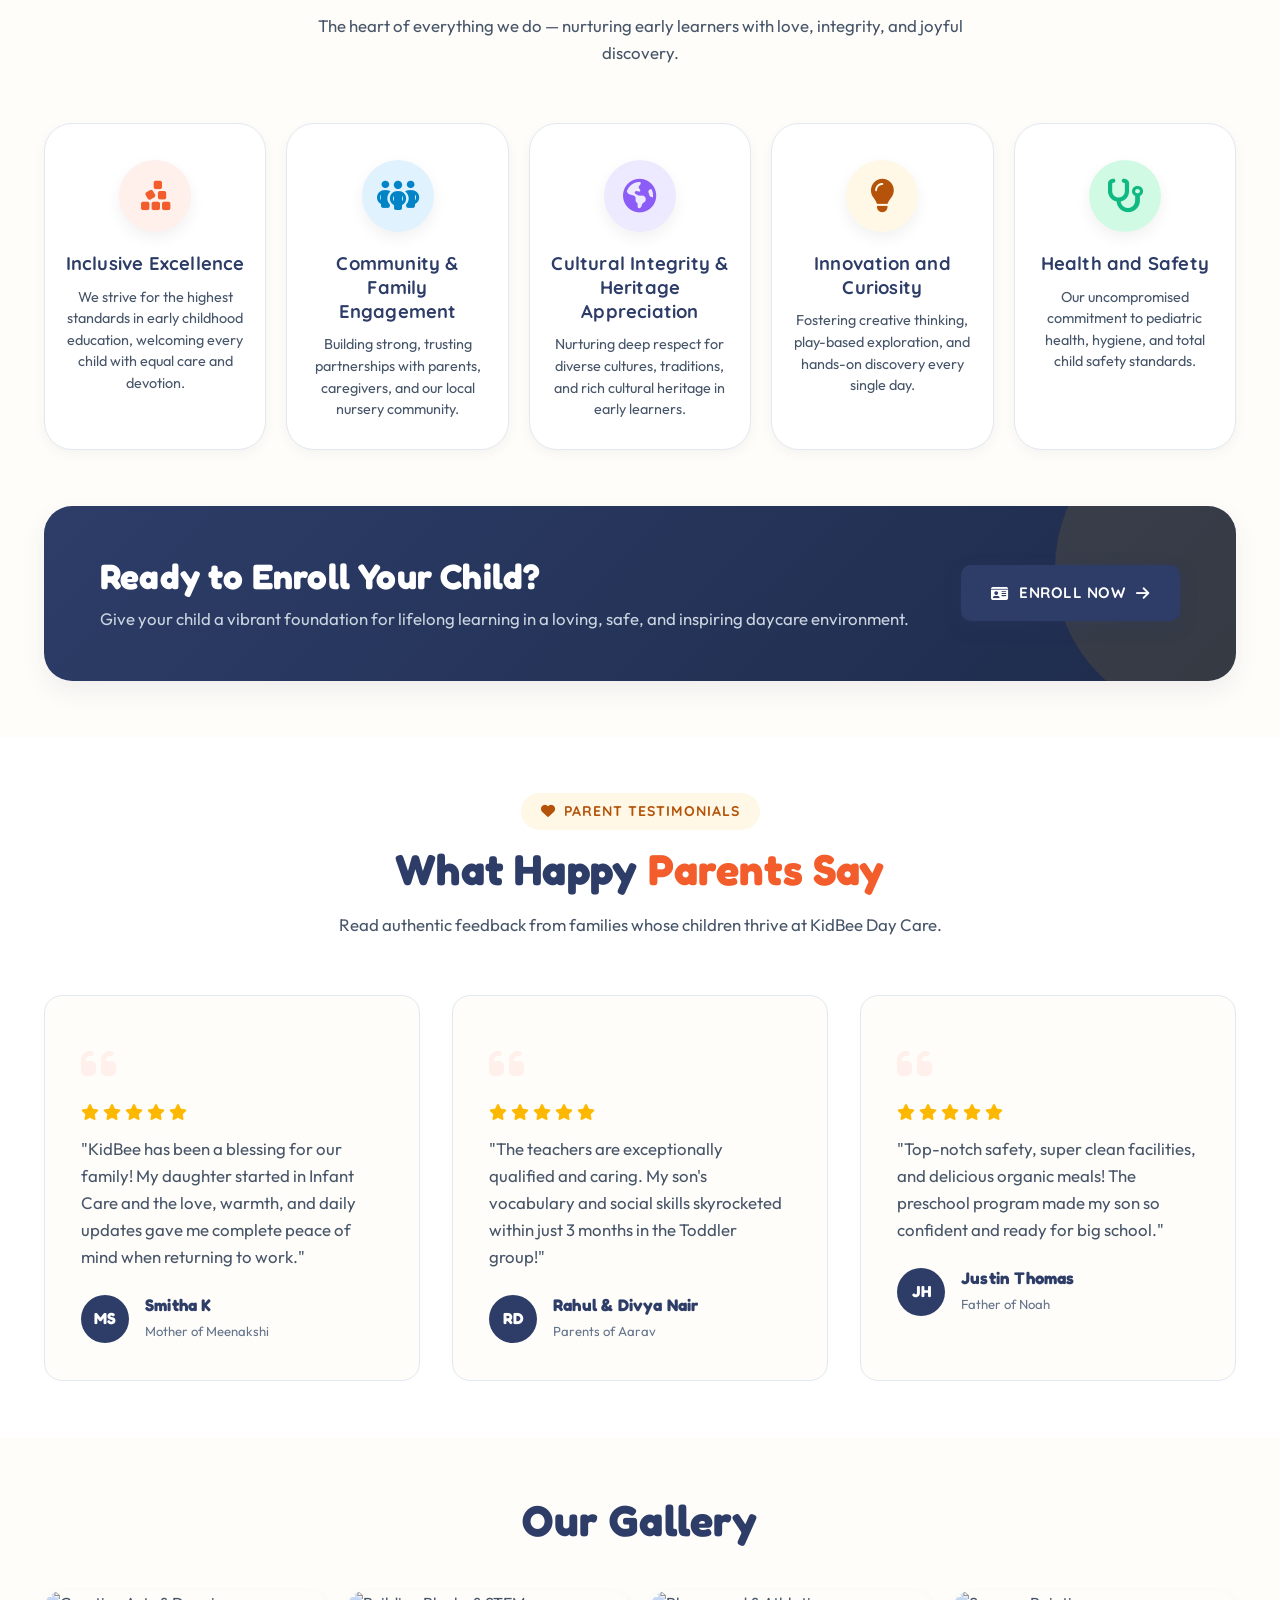
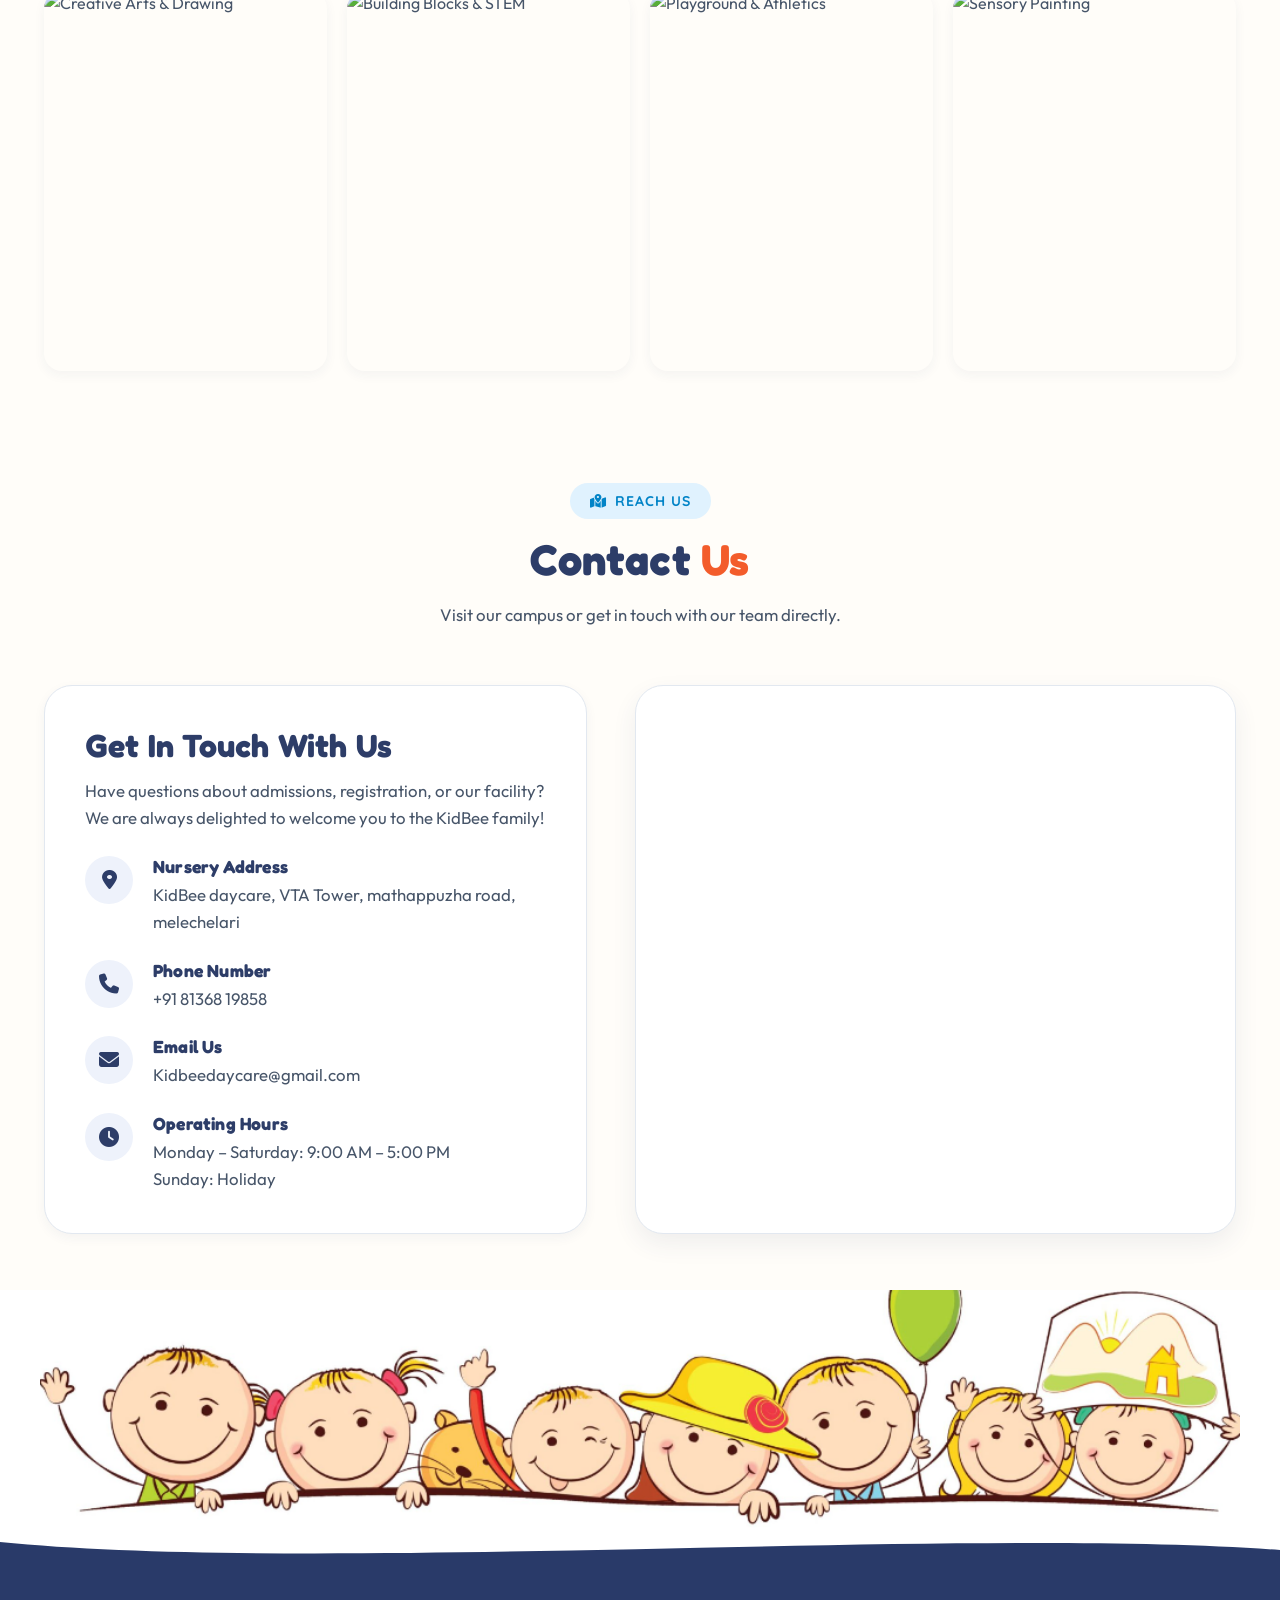
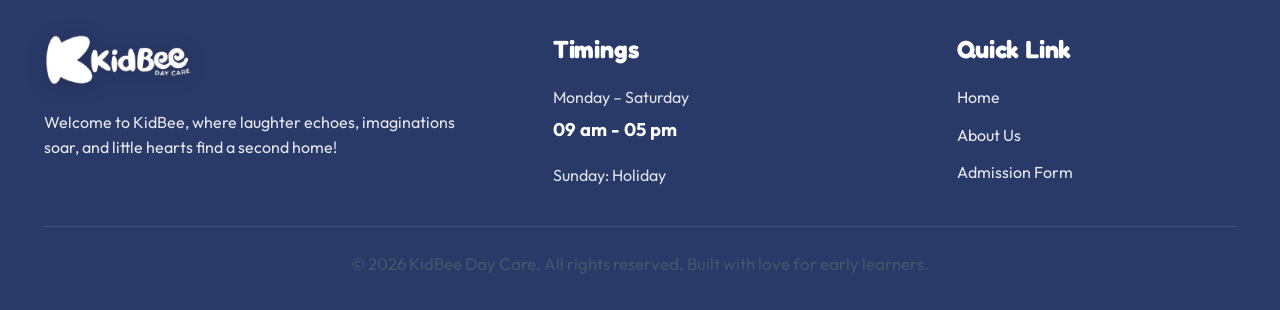
==== commit 3ba30758: "updated footer" ====
--- a/index.html
+++ b/index.html
@@ -59,7 +59,8 @@
       <!-- Colored Admission Registration Button in header-actions -->
       <div class="header-actions">
         <a href="admission.html" class="btn btn-navy-sm header-admission-btn" id="admissionRegisterHeaderBtn">
-          <i class="fa-solid fa-user-plus"></i> <span class="btn-text-full">ADMISSION REGISTRATION</span><span class="btn-text-short">REGISTER</span>
+          <i class="fa-solid fa-user-plus"></i> <span class="btn-text-full">ADMISSION REGISTRATION</span><span
+            class="btn-text-short">REGISTER</span>
         </a>
         <button class="mobile-toggle" id="mobileToggle" aria-label="Toggle navigation menu">
           <i class="fa-solid fa-bars"></i>
@@ -328,10 +329,11 @@
         </div>
       </div>
 
-      <!-- Mobile Testimonials Swipe Indicator -->
-      <div class="testimonial-swipe-hint">
-        <i class="fa-solid fa-arrows-left-right"></i>
-        <span>Swipe horizontally to view all parent reviews</span>
+      <!-- Testimonials Pagination Indicators -->
+      <div class="testimonial-dots" id="testimonialDots" aria-label="Review pagination">
+        <button class="testimonial-dot active" aria-label="Review 1" data-index="0"></button>
+        <button class="testimonial-dot" aria-label="Review 2" data-index="1"></button>
+        <button class="testimonial-dot" aria-label="Review 3" data-index="2"></button>
       </div>
     </div>
   </section>
@@ -497,7 +499,7 @@
           </div>
 
           <!-- Column 2: Timings -->
-          <div class="footer-col-ref">
+          <div class="footer-col-ref footer-timings-col">
             <h3 class="footer-col-title">Timings</h3>
             <div class="timings-block">
               <p class="timing-label">Monday – Saturday</p>
@@ -507,14 +509,11 @@
           </div>
 
           <!-- Column 3: Quick Link -->
-          <div class="footer-col-ref">
+          <div class="footer-col-ref footer-links-col">
             <h3 class="footer-col-title">Quick Link</h3>
             <ul class="footer-quick-links">
               <li><a href="#home">Home</a></li>
               <li><a href="#about">About Us</a></li>
-              <li><a href="#reviews">Reviews</a></li>
-              <li><a href="#gallery">Gallery</a></li>
-              <li><a href="#contact">Contact Us</a></li>
               <li><a href="admission.html">Admission Form</a></li>
             </ul>
           </div>
--- a/css/style.css
+++ b/css/style.css
@@ -1082,8 +1082,30 @@
   color: var(--text-muted);
 }
 
-.testimonial-swipe-hint {
+.testimonial-dots {
   display: none;
+  justify-content: center;
+  align-items: center;
+  gap: 0.5rem;
+  margin-top: 1.25rem;
+}
+
+.testimonial-dot {
+  width: 9px;
+  height: 9px;
+  border-radius: 50%;
+  background: rgba(45, 61, 104, 0.22);
+  border: none;
+  padding: 0;
+  cursor: pointer;
+  transition: all 0.3s cubic-bezier(0.34, 1.56, 0.64, 1);
+}
+
+.testimonial-dot.active {
+  width: 24px;
+  border-radius: 12px;
+  background: var(--color-primary);
+  box-shadow: 0 2px 8px rgba(243, 92, 43, 0.35);
 }
 
 /* ==========================================================================
@@ -1463,14 +1485,14 @@
 .footer-main-content {
   background-color: #293A69;
   color: #FFFFFF;
-  padding: 3.5rem 0 2rem 0;
+  padding: 3rem 0 2rem 0;
 }
 
 .footer-grid-ref {
   display: grid;
   grid-template-columns: 1.3fr 1fr 0.8fr;
   gap: 3.5rem;
-  margin-bottom: 3rem;
+  margin-bottom: 2.5rem;
   align-items: start;
 }
 
@@ -1479,20 +1501,20 @@
 }
 
 .footer-logo-box {
-  margin-bottom: 1.5rem;
+  margin-bottom: 1rem;
   display: inline-block;
 }
 
 .footer-ref-logo {
-  max-height: 160px;
+  height: 52px;
   width: auto;
-  max-width: 320px;
+  max-width: 180px;
   object-fit: contain;
   display: block;
   background: transparent;
   padding: 0;
   box-shadow: none;
-  filter: drop-shadow(0 4px 14px rgba(0, 0, 0, 0.15));
+  filter: drop-shadow(0 3px 10px rgba(0, 0, 0, 0.18));
   transition: transform 0.3s ease;
 }
 
@@ -1501,18 +1523,18 @@
 }
 
 .footer-ref-desc {
-  color: rgba(255, 255, 255, 0.9);
-  font-size: 1.05rem;
-  line-height: 1.65;
+  color: rgba(255, 255, 255, 0.88);
+  font-size: 1rem;
+  line-height: 1.6;
   font-family: var(--font-body);
 }
 
 .footer-col-title {
   color: #FFFFFF;
   font-family: var(--font-heading);
-  font-size: 1.65rem;
+  font-size: 1.55rem;
   font-weight: 700;
-  margin-bottom: 1.5rem;
+  margin-bottom: 1.25rem;
   letter-spacing: -0.2px;
 }
 
@@ -1521,22 +1543,22 @@
 }
 
 .timing-label {
-  font-size: 1.05rem;
-  color: rgba(255, 255, 255, 0.9);
-  margin-bottom: 0.35rem;
+  font-size: 1rem;
+  color: rgba(255, 255, 255, 0.85);
+  margin-bottom: 0.25rem;
 }
 
 .timing-time {
   font-family: var(--font-body);
-  font-size: 1.2rem;
+  font-size: 1.15rem;
   font-weight: 700;
   color: #FFFFFF;
-  margin-bottom: 1.75rem;
+  margin-bottom: 1.25rem;
 }
 
 .timing-extended {
-  font-size: 1.05rem;
-  color: rgba(255, 255, 255, 0.9);
+  font-size: 1rem;
+  color: rgba(255, 255, 255, 0.85);
   line-height: 1.4;
 }
 
@@ -1546,12 +1568,12 @@
   margin: 0;
   display: flex;
   flex-direction: column;
-  gap: 0.85rem;
+  gap: 0.75rem;
 }
 
 .footer-quick-links a {
-  color: rgba(255, 255, 255, 0.9);
-  font-size: 1.05rem;
+  color: rgba(255, 255, 255, 0.88);
+  font-size: 1rem;
   text-decoration: none;
   transition: all 0.25s ease;
   display: inline-block;
@@ -1564,7 +1586,7 @@
 
 .footer-bottom-ref {
   border-top: 1px solid rgba(255, 255, 255, 0.12);
-  padding-top: 1.75rem;
+  padding-top: 1.5rem;
   text-align: center;
   color: rgba(255, 255, 255, 0.7);
   font-size: 0.9rem;
@@ -1883,8 +1905,9 @@
   }
 
   .footer-grid-ref {
-    grid-template-columns: 1fr;
-    gap: 2.25rem;
+    grid-template-columns: 1.2fr 1fr 0.9fr;
+    gap: 2rem;
+    margin-bottom: 2rem;
   }
 }
 
@@ -2033,27 +2056,8 @@
     box-shadow: 0 8px 24px rgba(45, 61, 104, 0.08);
   }
 
-  .testimonial-swipe-hint {
+  .testimonial-dots {
     display: flex;
-    align-items: center;
-    justify-content: center;
-    gap: 0.5rem;
-    font-size: 0.85rem;
-    color: var(--color-primary);
-    font-weight: 600;
-    margin-top: 0.75rem;
-    animation: swipeHintPulse 2s infinite ease-in-out;
-  }
-
-  @keyframes swipeHintPulse {
-    0%, 100% {
-      transform: translateY(0);
-      opacity: 0.8;
-    }
-    50% {
-      transform: translateY(-3px);
-      opacity: 1;
-    }
   }
 
   /* Comprehensive Admission Form Mobile Layout */
@@ -2196,18 +2200,79 @@
   }
 
   /* Footer & Floating Widgets */
+  .footer-wave-divider {
+    height: 38px;
+  }
+
   .footer-main-content {
-    padding: 2.5rem 0 1.5rem 0;
+    padding: 2rem 0 1.25rem 0;
+  }
+
+  .footer-grid-ref {
+    grid-template-columns: 1.15fr 0.85fr;
+    gap: 1.5rem 1.25rem;
+    margin-bottom: 1.5rem;
+  }
+
+  .footer-brand-ref {
+    grid-column: 1 / -1;
+    padding-right: 0;
+  }
+
+  .footer-timings-col {
+    grid-column: 1;
+  }
+
+  .footer-links-col {
+    grid-column: 2;
+  }
+
+  .footer-logo-box {
+    margin-bottom: 0.65rem;
   }
 
   .footer-ref-logo {
-    max-height: 140px;
-    max-width: 270px;
+    height: 44px;
+    width: auto;
+    max-width: 150px;
+  }
+
+  .footer-ref-desc {
+    font-size: 0.94rem;
+    line-height: 1.5;
   }
 
   .footer-col-title {
-    font-size: 1.4rem;
-    margin-bottom: 1rem;
+    font-size: 1.22rem;
+    margin-bottom: 0.75rem;
+  }
+
+  .timing-label {
+    font-size: 0.9rem;
+    margin-bottom: 0.2rem;
+  }
+
+  .timing-time {
+    font-size: 1.05rem;
+    margin-bottom: 0.65rem;
+  }
+
+  .timing-extended {
+    font-size: 0.9rem;
+    line-height: 1.35;
+  }
+
+  .footer-quick-links {
+    gap: 0.45rem;
+  }
+
+  .footer-quick-links a {
+    font-size: 0.92rem;
+  }
+
+  .footer-bottom-ref {
+    padding-top: 1.25rem;
+    font-size: 0.84rem;
   }
 
   .floating-widgets {
@@ -2466,9 +2531,64 @@
     padding: 1.4rem 1.15rem;
   }
 
+  .footer-wave-divider {
+    height: 30px;
+  }
+
+  .footer-main-content {
+    padding: 1.6rem 0 1rem 0;
+  }
+
+  .footer-grid-ref {
+    gap: 1.25rem 1rem;
+    margin-bottom: 1.25rem;
+  }
+
+  .footer-logo-box {
+    margin-bottom: 0.5rem;
+  }
+
   .footer-ref-logo {
-    max-height: 130px;
-    max-width: 240px;
+    height: 38px;
+    width: auto;
+    max-width: 135px;
+  }
+
+  .footer-ref-desc {
+    font-size: 0.88rem;
+    line-height: 1.5;
+  }
+
+  .footer-col-title {
+    font-size: 1.12rem;
+    margin-bottom: 0.6rem;
+  }
+
+  .timing-label {
+    font-size: 0.85rem;
+  }
+
+  .timing-time {
+    font-size: 0.96rem;
+    margin-bottom: 0.45rem;
+  }
+
+  .timing-extended {
+    font-size: 0.85rem;
+  }
+
+  .footer-quick-links {
+    gap: 0.35rem;
+  }
+
+  .footer-quick-links a {
+    font-size: 0.88rem;
+  }
+
+  .footer-bottom-ref {
+    padding-top: 1rem;
+    font-size: 0.78rem;
+    line-height: 1.45;
   }
 }
 
@@ -2495,4 +2615,20 @@
   .section-header h2 {
     font-size: 1.75rem;
   }
+
+  .footer-grid-ref {
+    gap: 1rem 0.65rem;
+  }
+
+  .footer-col-title {
+    font-size: 1.05rem;
+  }
+
+  .timing-time {
+    font-size: 0.9rem;
+  }
+
+  .footer-quick-links a {
+    font-size: 0.82rem;
+  }
 }
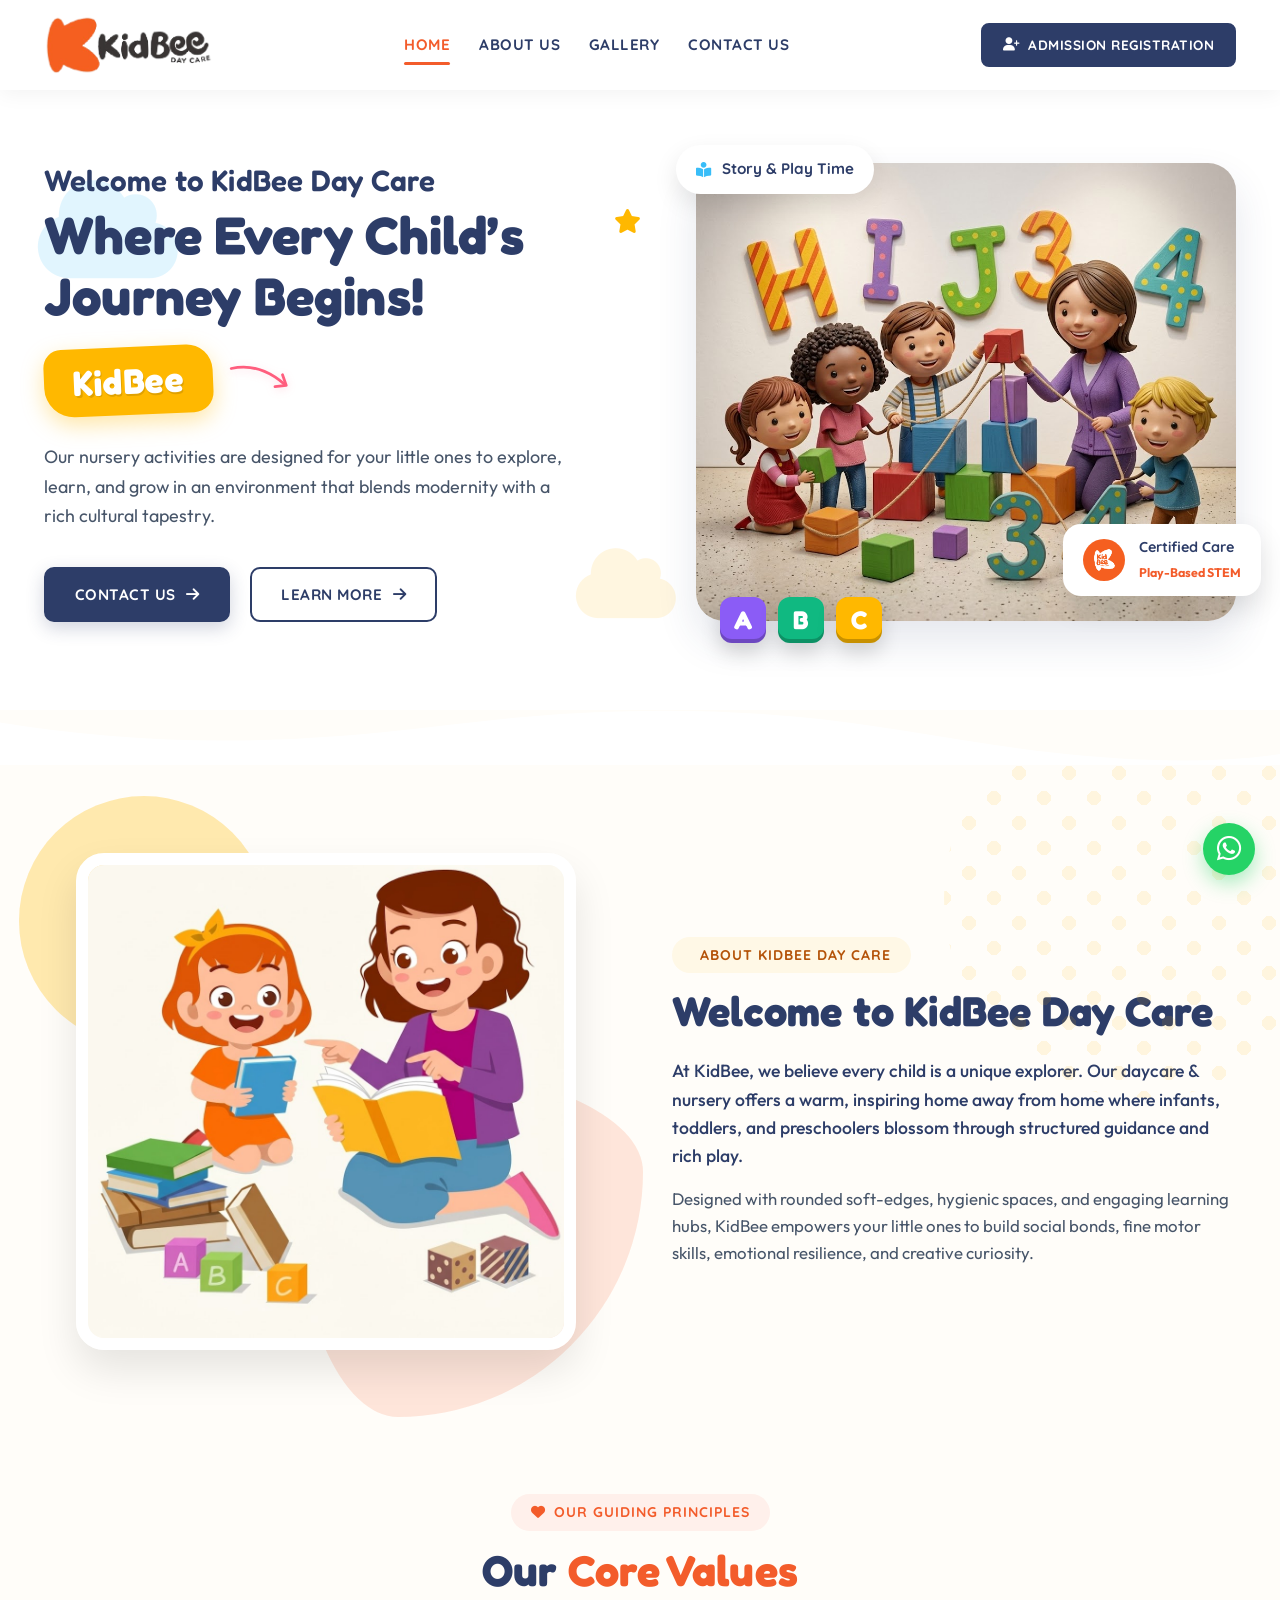
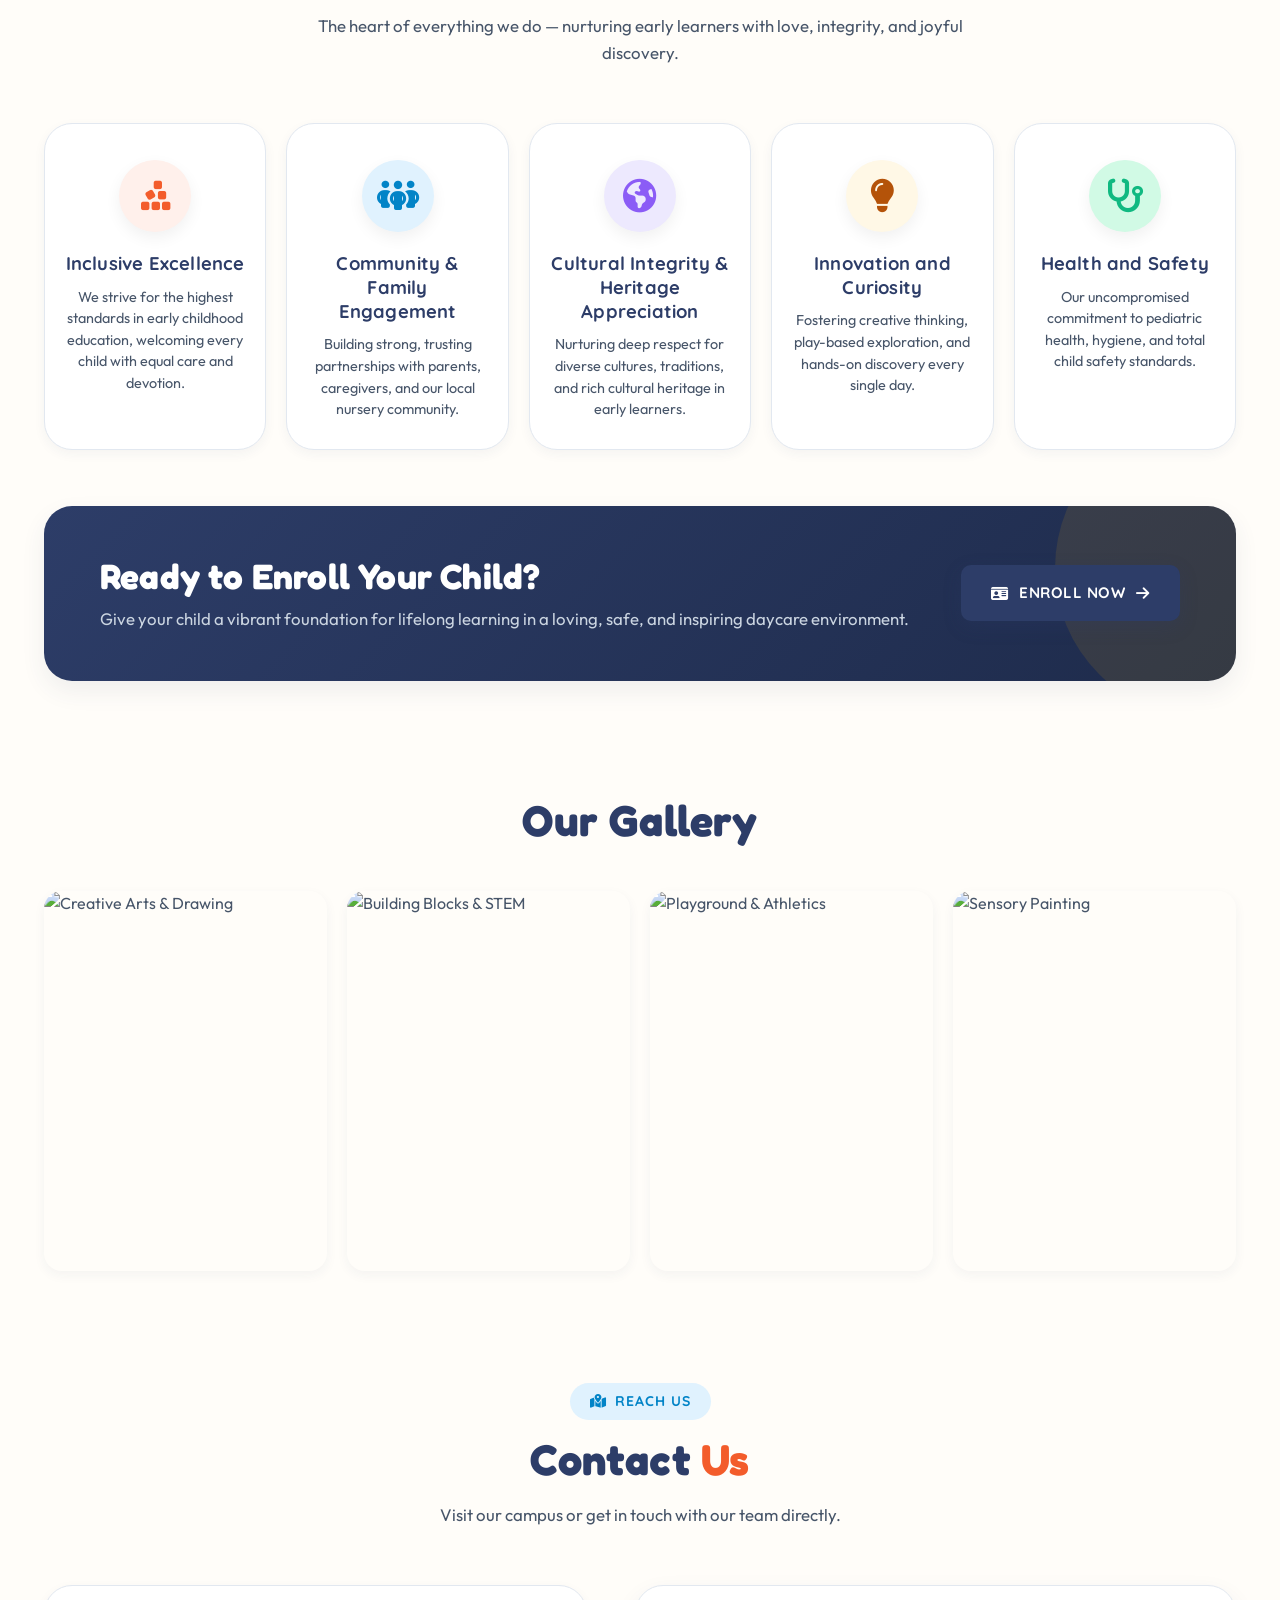
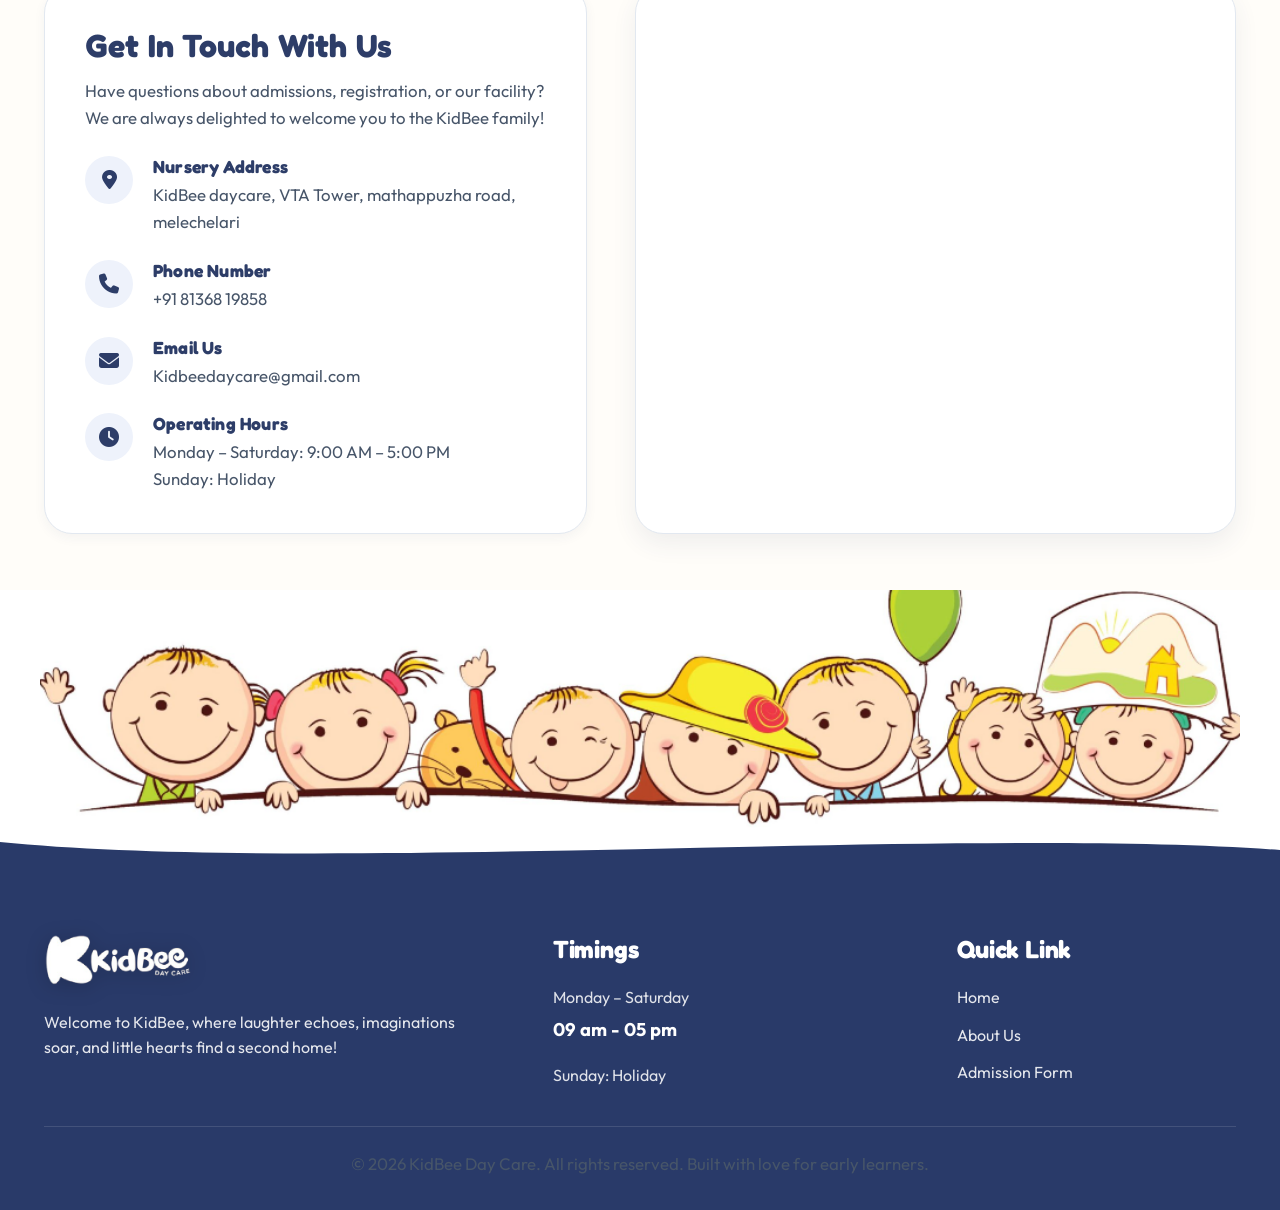
==== commit 81d1d495: "removed reviews" ====
--- a/index.html
+++ b/index.html
@@ -48,7 +48,7 @@
       <nav class="nav-menu" id="navMenu">
         <a href="#home" class="nav-link active">HOME</a>
         <a href="#about" class="nav-link">ABOUT US</a>
-        <a href="#reviews" class="nav-link">REVIEWS</a>
+        <!-- <a href="#reviews" class="nav-link">REVIEWS</a> -->
         <a href="#gallery" class="nav-link">GALLERY</a>
         <a href="#contact" class="nav-link">CONTACT US</a>
         <a href="admission.html" class="nav-link nav-mobile-admission-link">
@@ -268,7 +268,7 @@
   <!-- ==========================================================================
        Parent Reviews Section
        ========================================================================== -->
-  <section class="section-padding testimonials-section" id="reviews">
+  <!-- <section class="section-padding testimonials-section" id="reviews">
     <div class="container">
       <div class="section-header">
         <span class="badge-pill badge-yellow"><i class="fa-solid fa-heart"></i> PARENT TESTIMONIALS</span>
@@ -327,16 +327,16 @@
             </div>
           </div>
         </div>
-      </div>
-
-      <!-- Testimonials Pagination Indicators -->
-      <div class="testimonial-dots" id="testimonialDots" aria-label="Review pagination">
+      </div> -->
+
+  <!-- Testimonials Pagination Indicators -->
+  <!-- <div class="testimonial-dots" id="testimonialDots" aria-label="Review pagination">
         <button class="testimonial-dot active" aria-label="Review 1" data-index="0"></button>
         <button class="testimonial-dot" aria-label="Review 2" data-index="1"></button>
         <button class="testimonial-dot" aria-label="Review 3" data-index="2"></button>
       </div>
     </div>
-  </section>
+  </section> -->
 
   <!-- ==========================================================================
        Minimal Photo Gallery Section (With Image Hover Captions)
